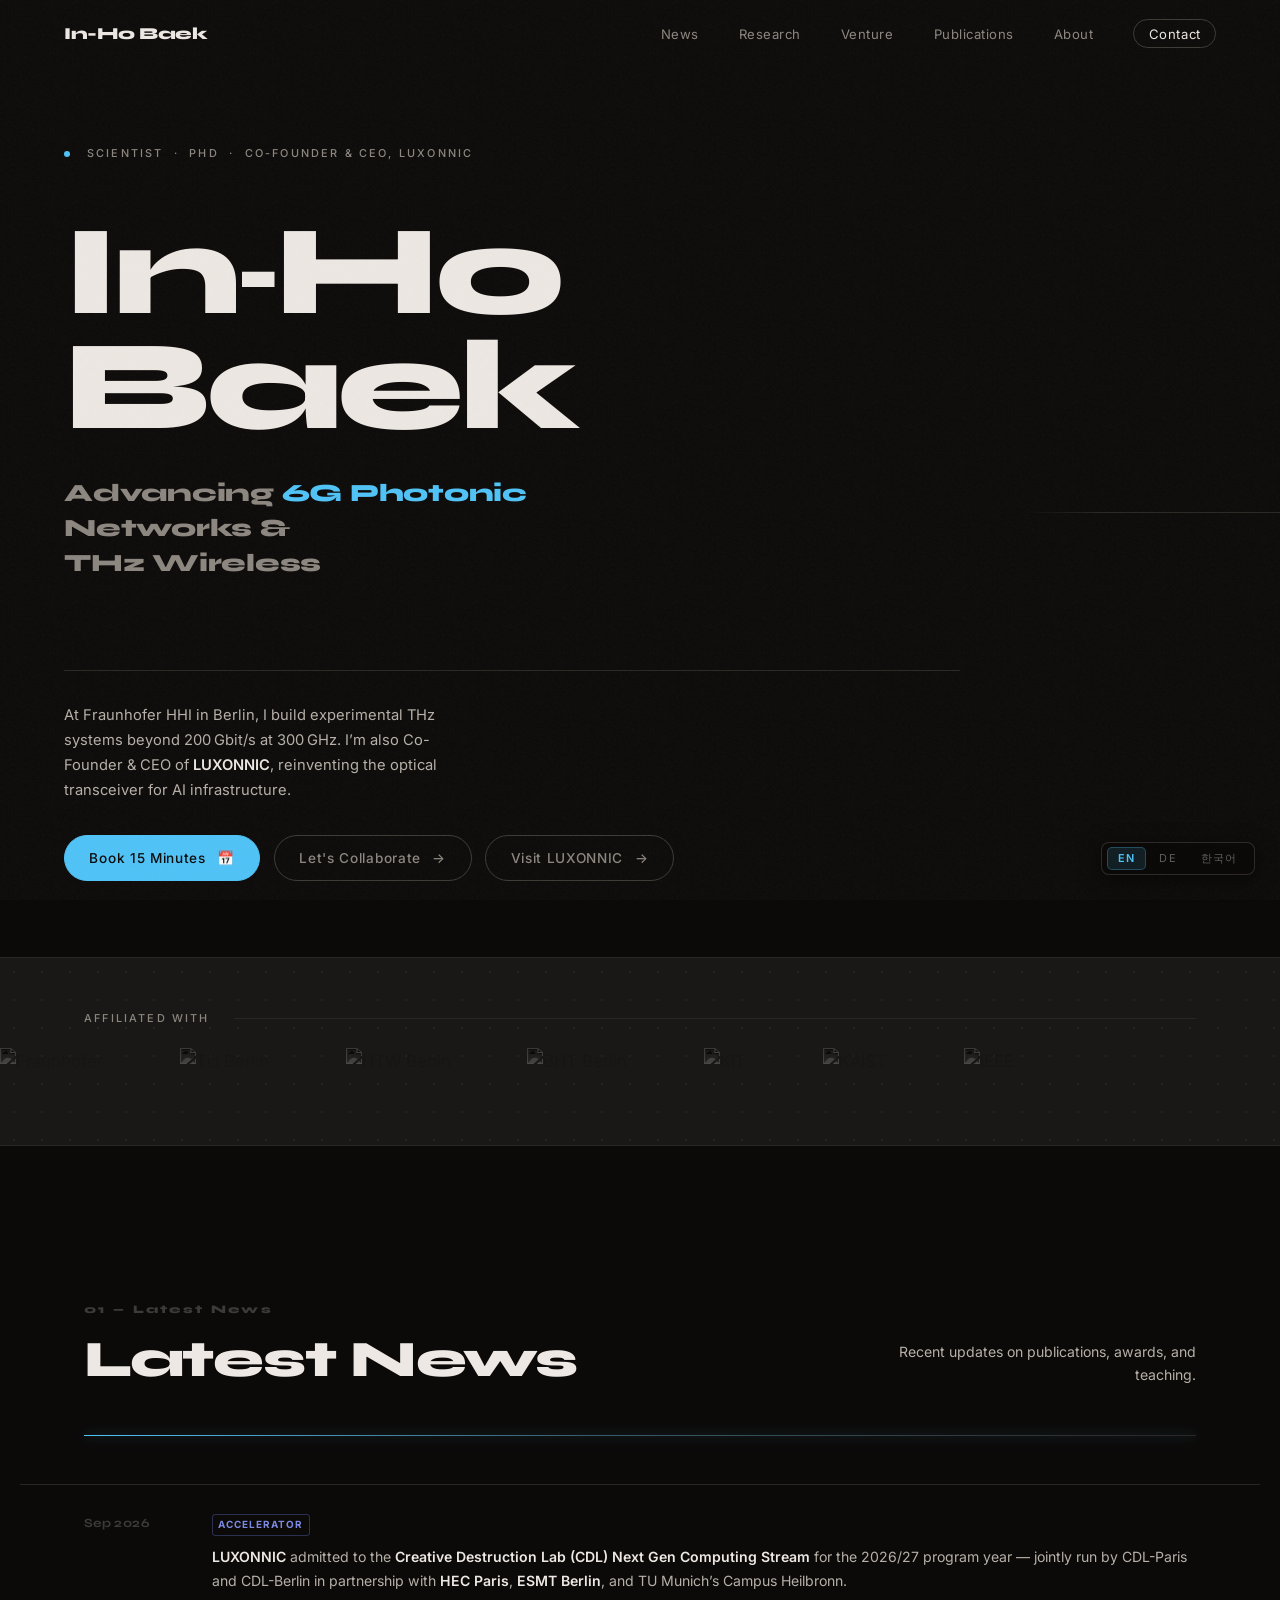
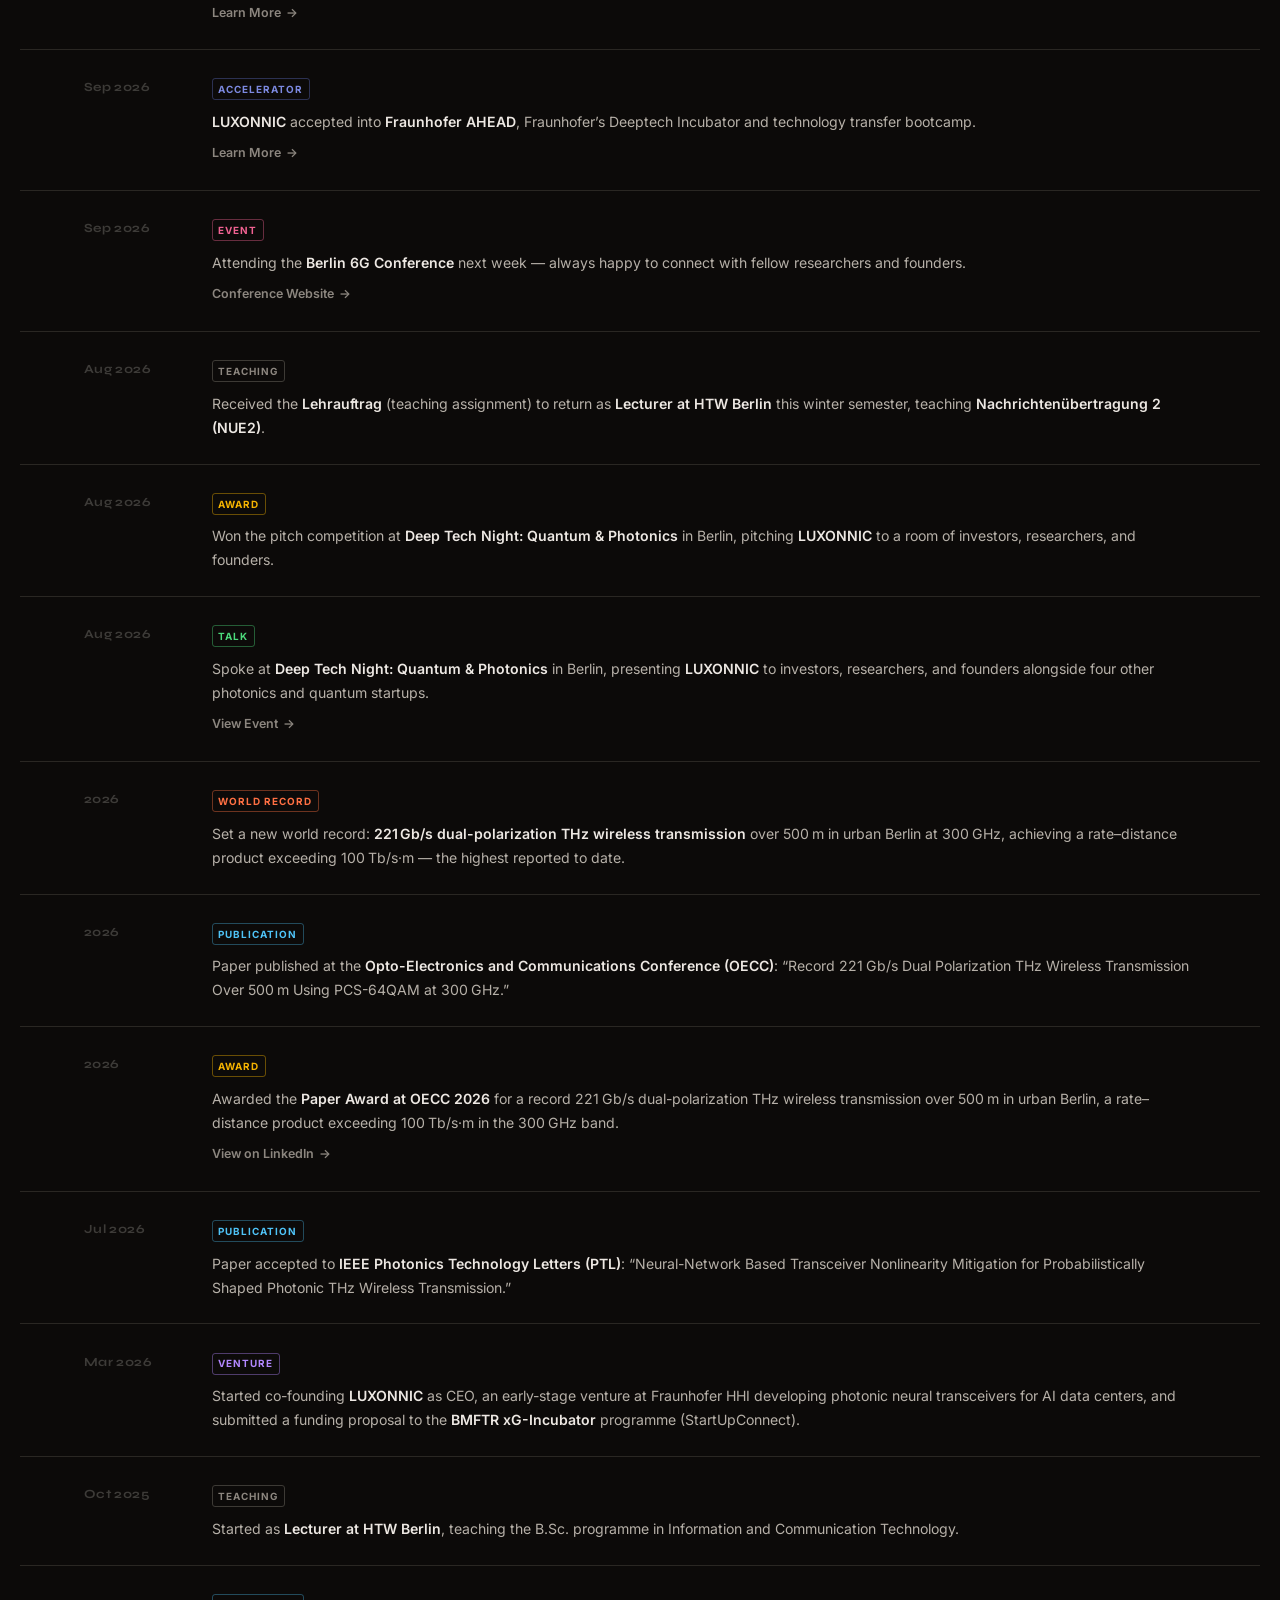
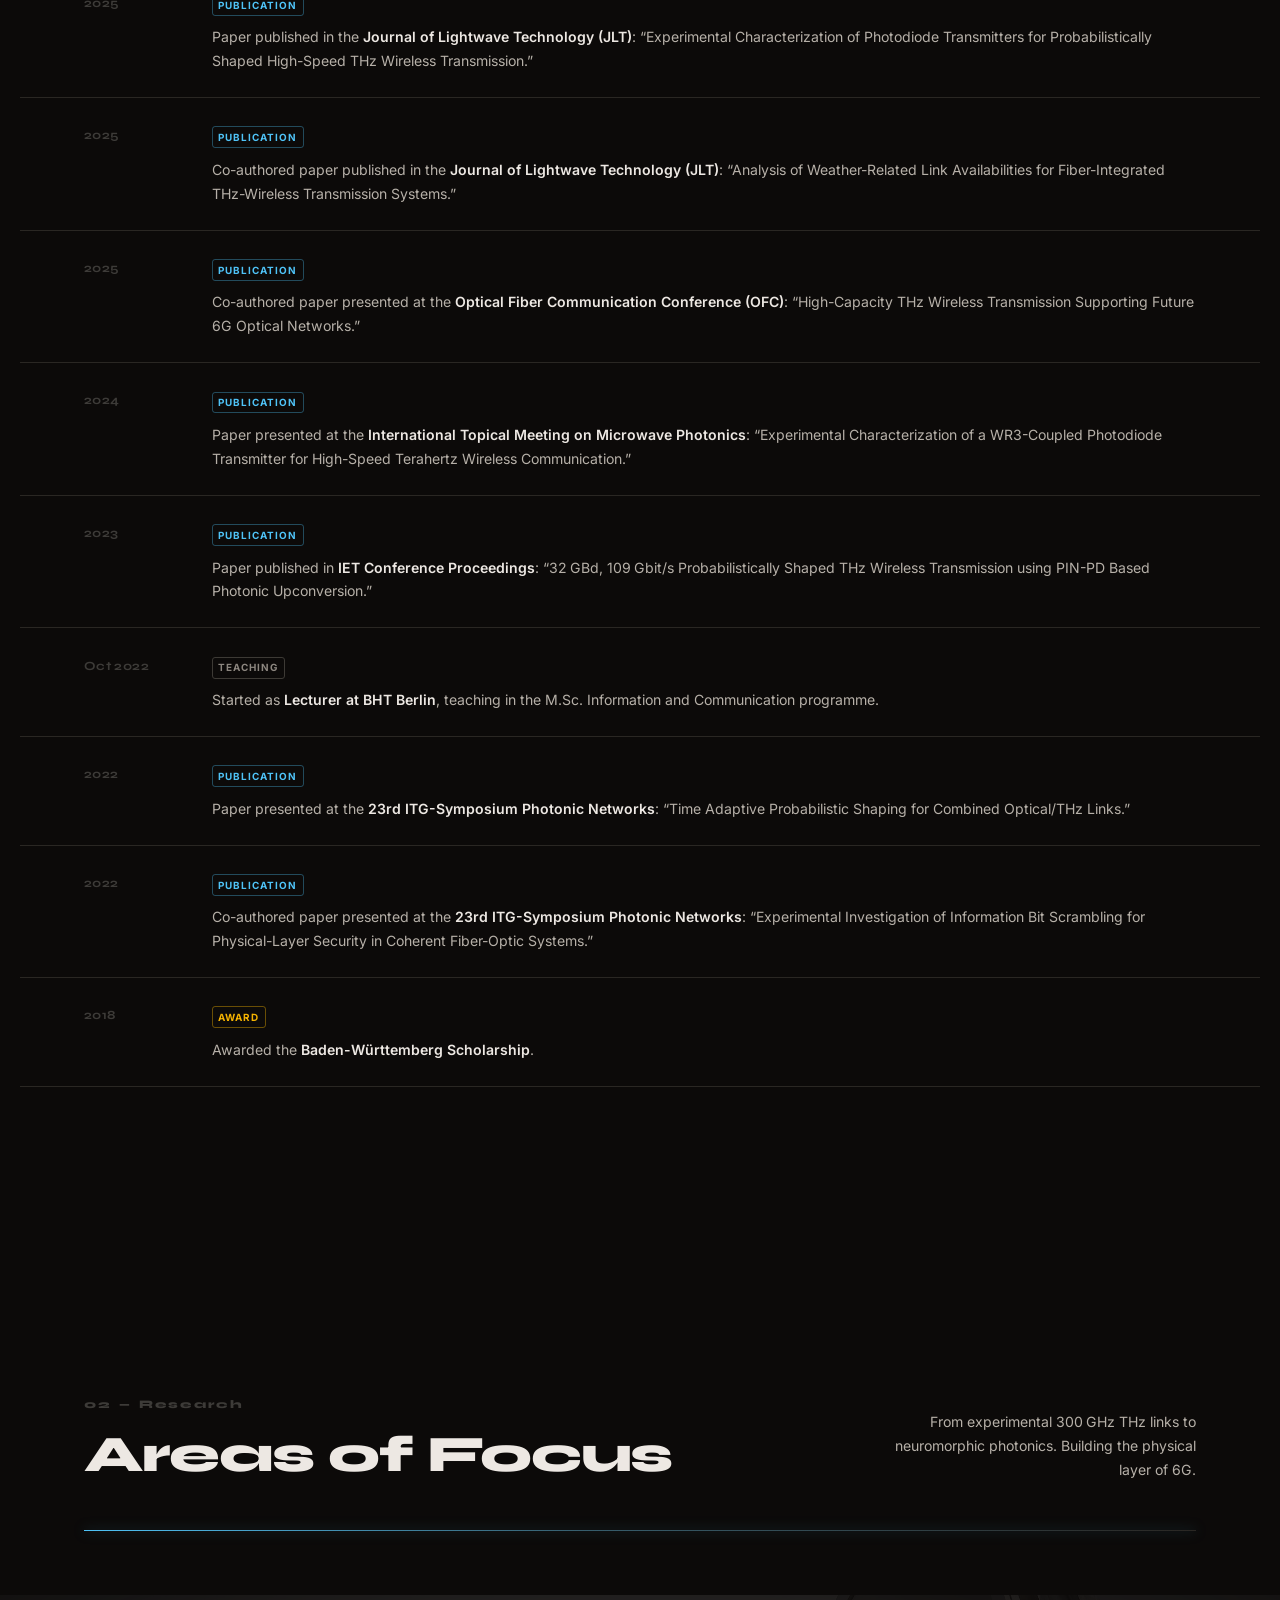
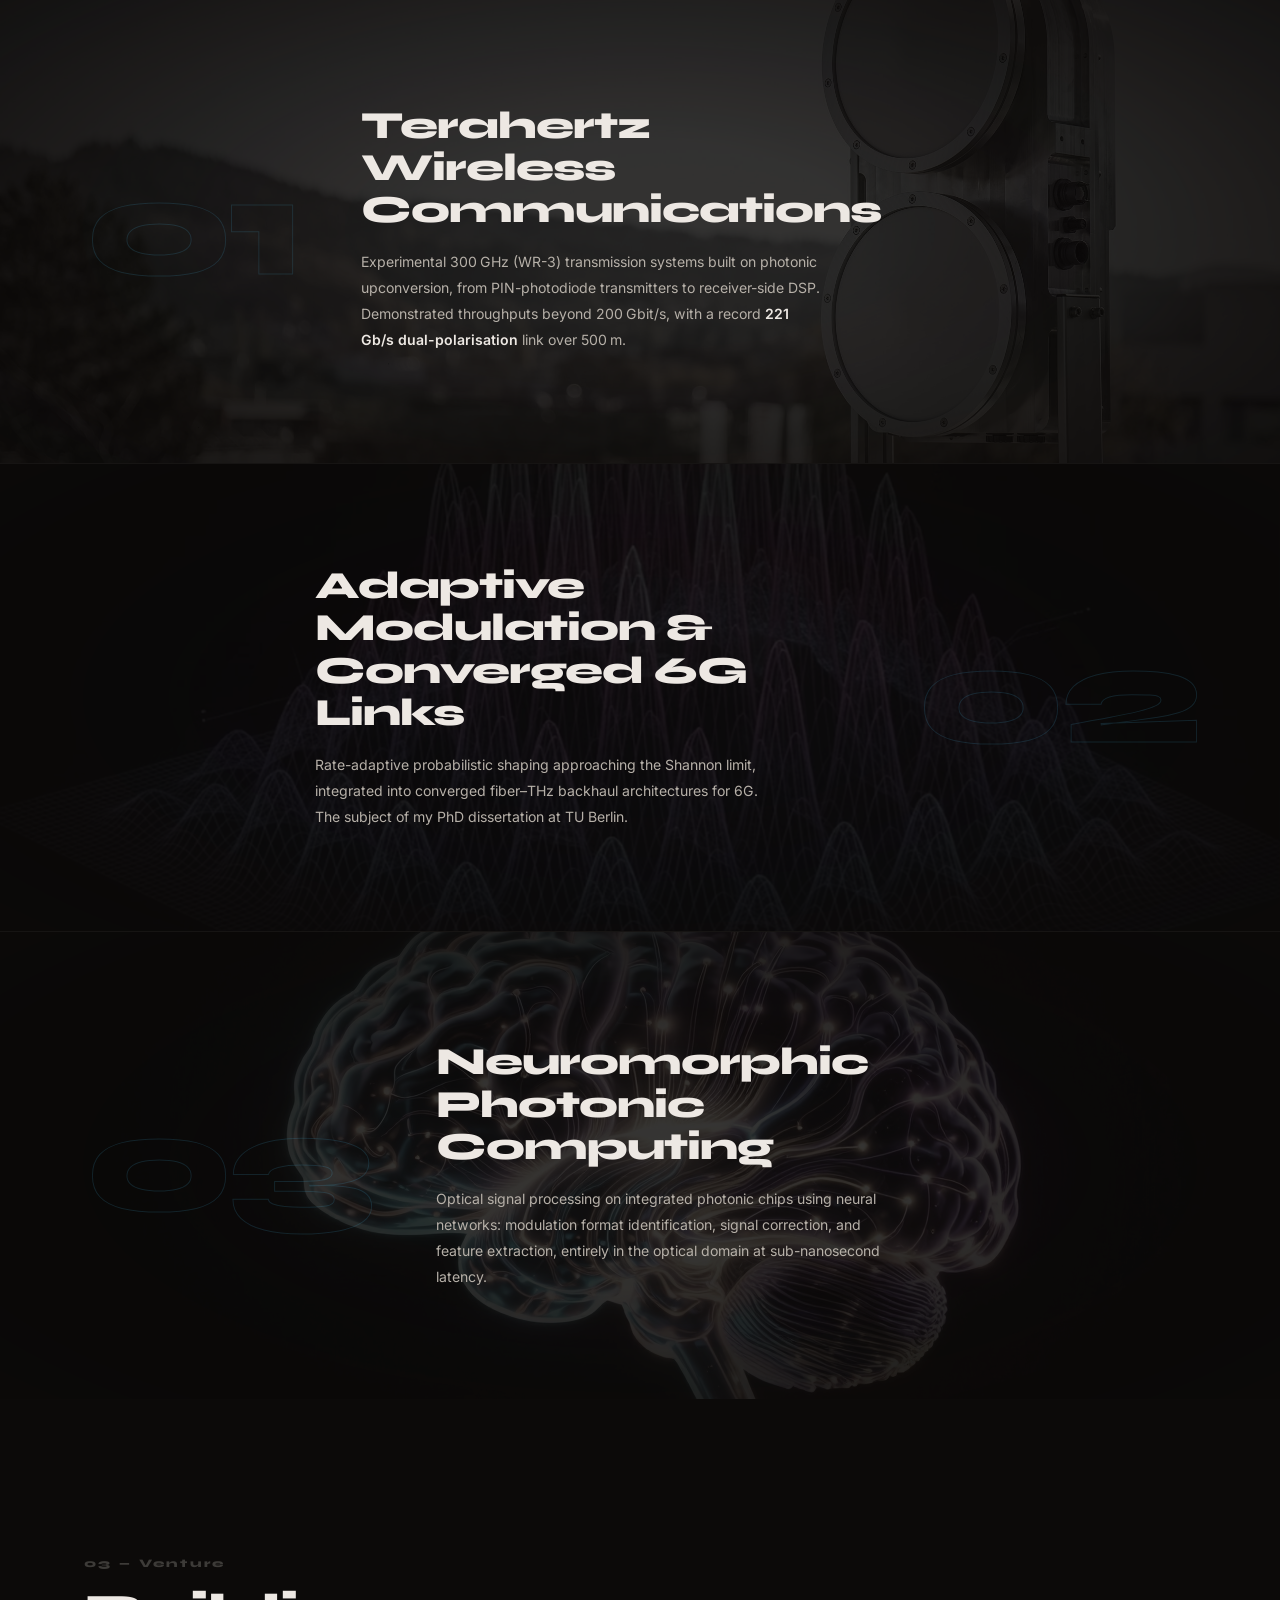
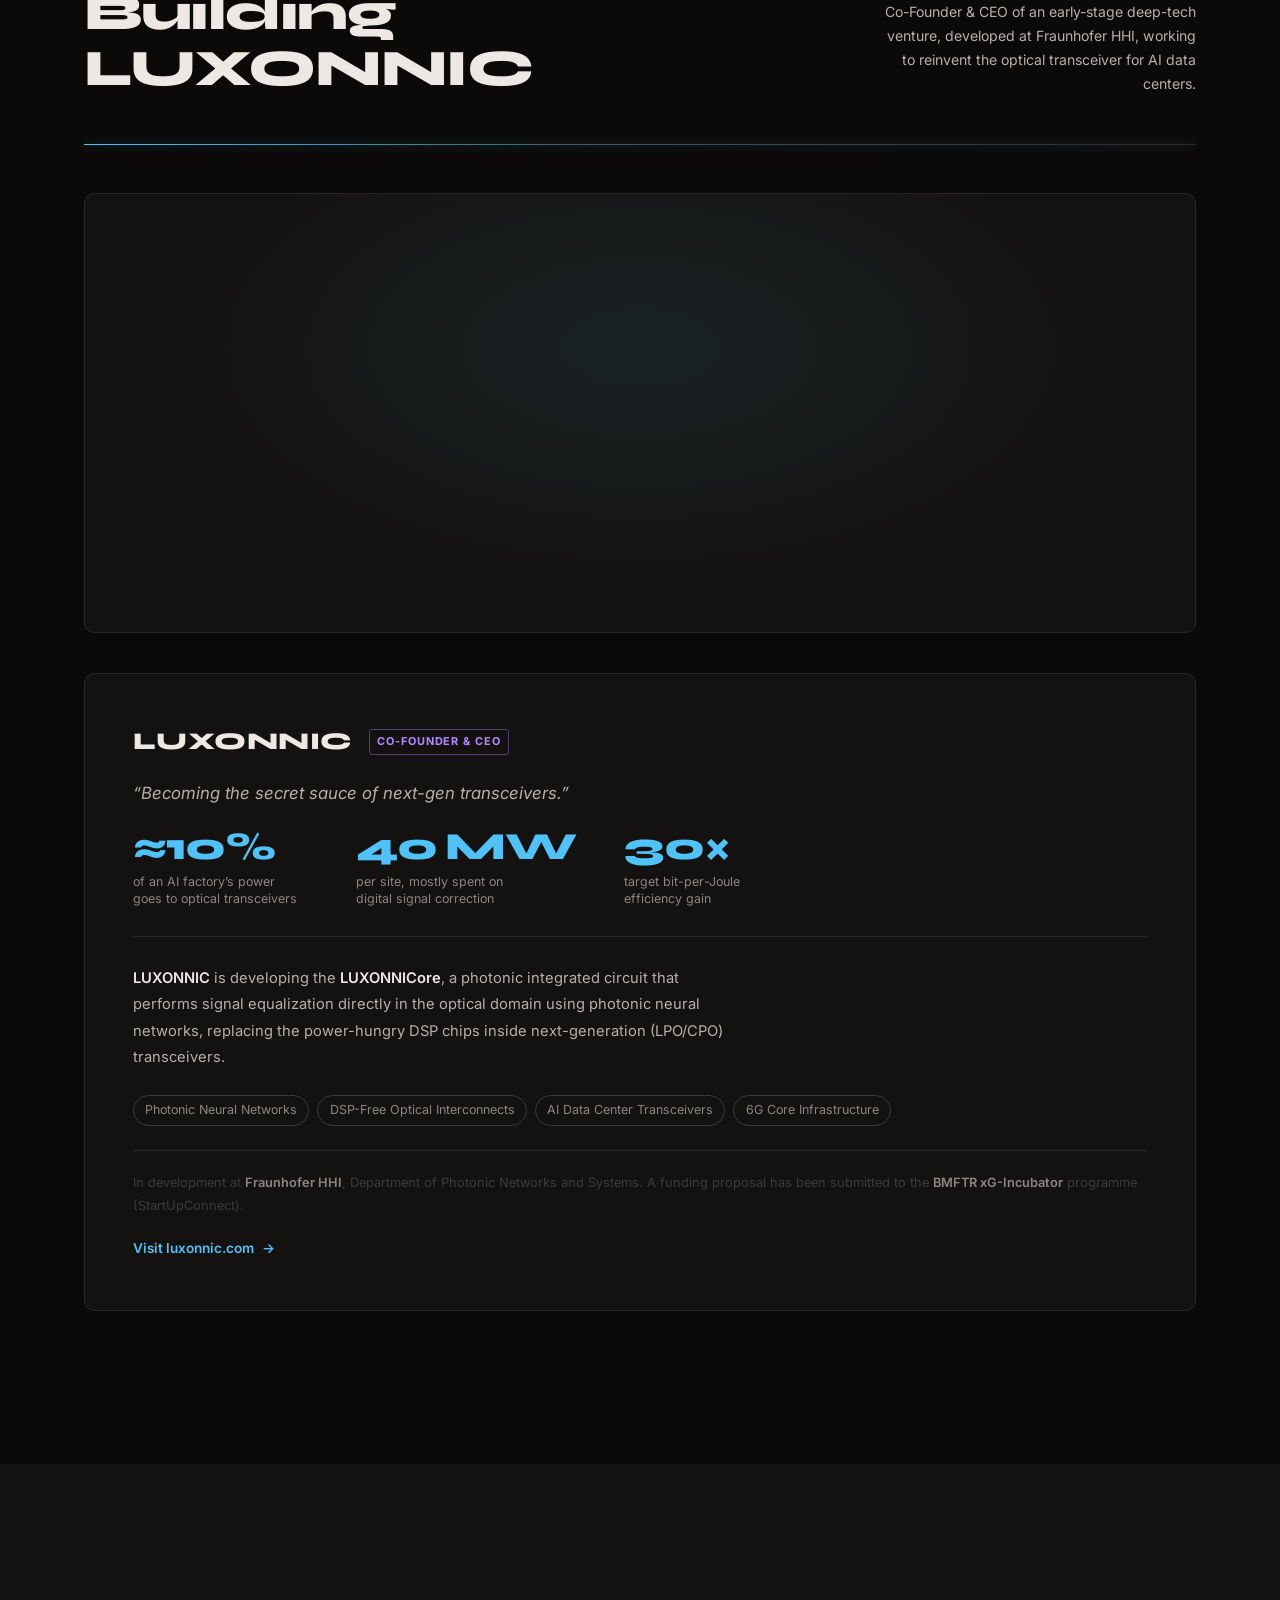
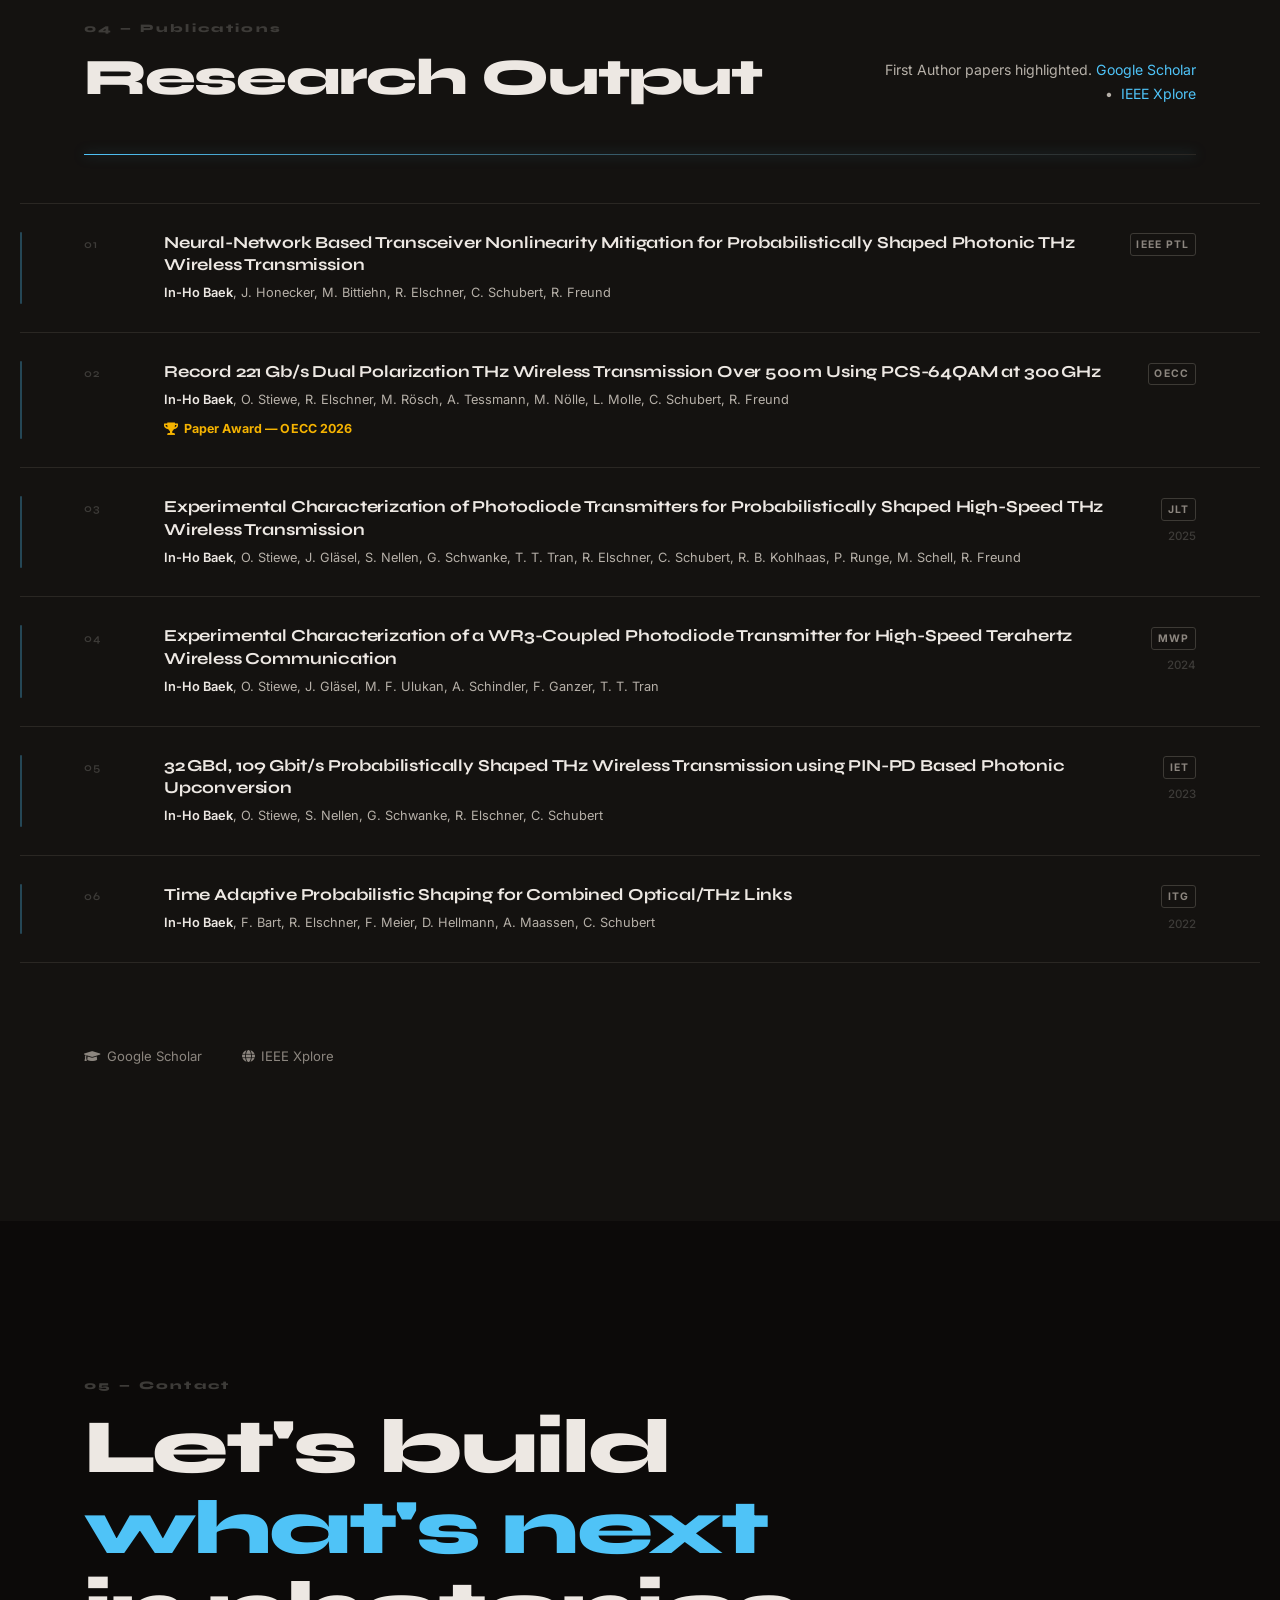
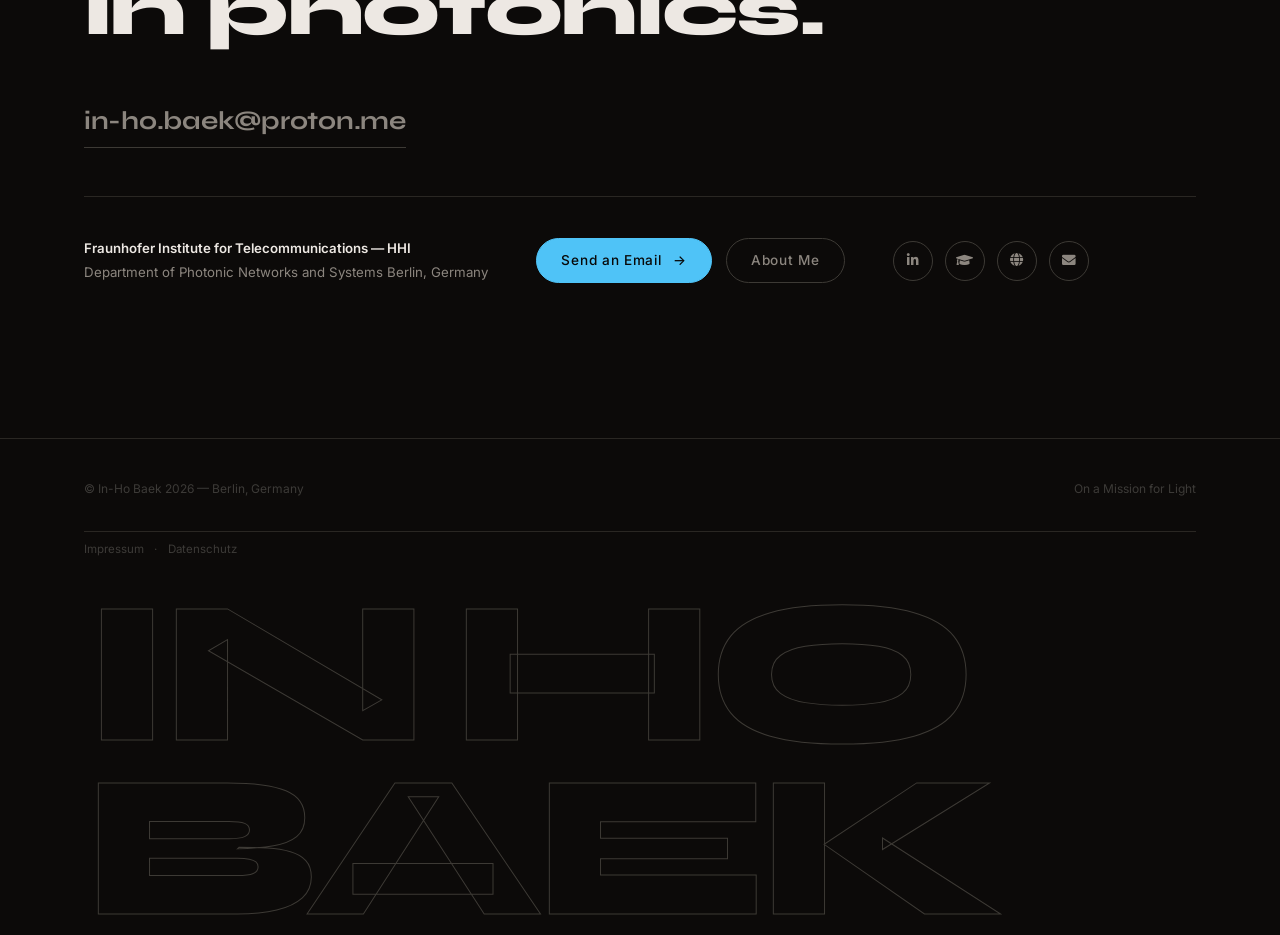
==== index.html @ 3fbb2f0f "Add 3D hero wave surface and 3D tilt cards to the homepage - hero3d.js: three.js point-grid wave sur" ====
<!DOCTYPE html>
<html lang="en">
<head>
  <meta charset="utf-8" />
  <meta name="viewport" content="width=device-width, initial-scale=1" />
  <title>In-Ho Baek — On a Mission for Light</title>
  <meta name="description" content="Scientist at Fraunhofer HHI, PhD (Dr.-Ing.) at TU Berlin, and Co-Founder & CEO of LUXONNIC — advancing 6G photonic networks, THz wireless beyond 200 Gbit/s, and photonic neural transceivers for AI infrastructure." />
  <link rel="icon" href="data:image/svg+xml,<svg xmlns=%22http://www.w3.org/2000/svg%22 viewBox=%220 0 100 100%22><text y=%22.9em%22 font-size=%2290%22>💡</text></svg>" />
  <link rel="stylesheet" href="assets/css/style.css" />
</head>
<body data-hero3d="on">

<div class="noise" aria-hidden="true"></div>

<!-- ── Navigation ──────────────────────────────────────────────────────── -->
<nav class="site-nav">
  <a href="index.html" class="nav-brand">In-Ho Baek</a>
  <ul class="nav-links">
    <li><a href="#news"         data-i18n="nav.news">News</a></li>
    <li><a href="#research"     data-i18n="nav.research">Research</a></li>
    <li><a href="#venture"      data-i18n="nav.venture">Venture</a></li>
    <li><a href="#publications" data-i18n="nav.publications">Publications</a></li>
    <li><a href="about.html"    data-i18n="nav.about">About</a></li>
    <li><a href="#contact" class="nav-cta" data-i18n="nav.contact">Contact</a></li>
  </ul>
  <button class="nav-hamburger" aria-label="Toggle menu">
    <span></span><span></span><span></span>
  </button>
</nav>

<div class="mobile-menu">
  <a href="#news"         data-i18n="nav.news">News</a>
  <a href="#research"     data-i18n="nav.research">Research</a>
  <a href="#venture"      data-i18n="nav.venture">Venture</a>
  <a href="#publications" data-i18n="nav.publications">Publications</a>
  <a href="about.html"    data-i18n="nav.about">About</a>
  <a href="#contact"      data-i18n="nav.contact">Contact</a>
</div>

<!-- ── Hero ───────────────────────────────────────────────────────────── -->
<section class="hero">
  <div class="hero-left" data-scroll data-scroll-speed="0.15">
    <div class="hero-eyebrow">
      <span class="hero-eyebrow-dot"></span>
      <span class="label" data-i18n-html="hero.eyebrow">Scientist &nbsp;·&nbsp; PhD &nbsp;·&nbsp; Co-Founder &amp; CEO, LUXONNIC</span>
    </div>

    <h1 class="hero-name">In&#8209;Ho Baek</h1>

    <p class="hero-headline display" data-i18n-html="hero.headline">
      Advancing <span class="accent-text">6G Photonic</span><br>
      Networks &amp;<br>
      THz Wireless
    </p>

    <div class="hero-meta">
      <p class="hero-desc" data-i18n-html="hero.desc">
        At Fraunhofer HHI in Berlin, I build experimental THz systems beyond
        200&thinsp;Gbit/s at&nbsp;300&thinsp;GHz. I&rsquo;m also Co-Founder &amp; CEO of
        <strong>LUXONNIC</strong>, reinventing the optical transceiver for AI infrastructure.
      </p>
      <div class="hero-actions">
        <a href="book.html" class="btn btn-primary">
          <span>Book 15 Minutes</span> &nbsp;&#128197;
        </a>
        <a href="#contact" class="btn btn-outline">
          <span data-i18n="hero.btn.collab">Let's Collaborate</span> &nbsp;&#8594;
        </a>
        <a href="https://www.luxonnic.com" target="_blank" rel="noopener" class="btn btn-outline">
          <span data-i18n="hero.btn.luxonnic">Visit LUXONNIC</span> &nbsp;&#8594;
        </a>
      </div>
    </div>
  </div>

  <div class="hero-right">
    <div class="hero-video-panel">
      <video autoplay loop muted playsinline>
        <source src="images/backvid.mp4" type="video/mp4" />
      </video>
    </div>
    <div class="hero-video-panel">
      <video autoplay loop muted playsinline>
        <source src="images/lectura.mp4" type="video/mp4" />
      </video>
    </div>
  </div>

</section>

<!-- ── Affiliations ────────────────────────────────────────────────────── -->
<div class="affils-section">
  <div class="affils-header-wrap container">
    <div class="affils-header">
      <span class="label" data-i18n="affils.label">Affiliated with</span>
      <div class="affils-line"></div>
    </div>
  </div>
  <div class="affils-marquee" aria-label="Affiliated institutions">
    <div class="affils-track">
      <a href="https://www.hhi.fraunhofer.de" target="_blank" rel="noopener" title="Fraunhofer HHI — Employer"><img src="https://upload.wikimedia.org/wikipedia/commons/7/79/Fraunhofer-logo.svg" alt="Fraunhofer" /></a>
      <a href="https://www.tu.berlin" target="_blank" rel="noopener" title="TU Berlin — PhD"><img src="https://upload.wikimedia.org/wikipedia/commons/3/30/TU-Berlin-Logo.svg" alt="TU Berlin" /></a>
      <a href="https://www.htw-berlin.de" target="_blank" rel="noopener" title="HTW Berlin — Lecturer"><img src="https://upload.wikimedia.org/wikipedia/commons/b/bc/HTW_Berlin_logo.svg" alt="HTW Berlin" /></a>
      <a href="https://www.bht-berlin.de" target="_blank" rel="noopener" title="BHT Berlin — Lecturer"><img src="https://upload.wikimedia.org/wikipedia/commons/e/ed/Logo_Berliner_Hochschule_f%C3%BCr_Technik_%282021%29.svg" alt="BHT Berlin" /></a>
      <a href="https://www.kit.edu" target="_blank" rel="noopener" title="KIT — M.Sc. &amp; B.Sc."><img src="https://upload.wikimedia.org/wikipedia/commons/3/3a/Logo_KIT.svg" alt="KIT" /></a>
      <a href="https://www.kaist.ac.kr" target="_blank" rel="noopener" title="KAIST — Exchange"><img src="https://upload.wikimedia.org/wikipedia/commons/0/0a/KAIST_logo.svg" alt="KAIST" /></a>
      <a href="https://www.ieee.org" target="_blank" rel="noopener" title="IEEE Member"><img src="https://upload.wikimedia.org/wikipedia/commons/2/21/IEEE_logo.svg" alt="IEEE" /></a>
      <!-- duplicate for seamless loop -->
      <a href="https://www.hhi.fraunhofer.de" target="_blank" rel="noopener" aria-hidden="true" tabindex="-1"><img src="https://upload.wikimedia.org/wikipedia/commons/7/79/Fraunhofer-logo.svg" alt="" /></a>
      <a href="https://www.tu.berlin" target="_blank" rel="noopener" aria-hidden="true" tabindex="-1"><img src="https://upload.wikimedia.org/wikipedia/commons/3/30/TU-Berlin-Logo.svg" alt="" /></a>
      <a href="https://www.htw-berlin.de" target="_blank" rel="noopener" aria-hidden="true" tabindex="-1"><img src="https://upload.wikimedia.org/wikipedia/commons/b/bc/HTW_Berlin_logo.svg" alt="" /></a>
      <a href="https://www.bht-berlin.de" target="_blank" rel="noopener" aria-hidden="true" tabindex="-1"><img src="https://upload.wikimedia.org/wikipedia/commons/e/ed/Logo_Berliner_Hochschule_f%C3%BCr_Technik_%282021%29.svg" alt="" /></a>
      <a href="https://www.kit.edu" target="_blank" rel="noopener" aria-hidden="true" tabindex="-1"><img src="https://upload.wikimedia.org/wikipedia/commons/3/3a/Logo_KIT.svg" alt="" /></a>
      <a href="https://www.kaist.ac.kr" target="_blank" rel="noopener" aria-hidden="true" tabindex="-1"><img src="https://upload.wikimedia.org/wikipedia/commons/0/0a/KAIST_logo.svg" alt="" /></a>
      <a href="https://www.ieee.org" target="_blank" rel="noopener" aria-hidden="true" tabindex="-1"><img src="https://upload.wikimedia.org/wikipedia/commons/2/21/IEEE_logo.svg" alt="" /></a>
    </div>
  </div>
</div>

<!-- ── Latest News ─────────────────────────────────────────────────────── -->
<section class="section news-section" id="news">
  <div class="container">
    <div class="section-head fade-up">
      <div>
        <p class="section-num" data-i18n-html="sec.00.label">01 &mdash; Latest News</p>
        <h2 class="section-title display" data-scroll data-scroll-speed="0.06" data-i18n="sec.00.title">Latest News</h2>
      </div>
      <p class="section-head-right" data-i18n-html="sec.00.desc">
        Recent updates on publications, awards, and teaching.
      </p>
    </div>

    <div class="news-list">

      <div class="news-row fade-up">
        <span class="news-date" data-i18n="news.cdl.date">Sep 2026</span>
        <div class="news-row-body">
          <span class="news-tag news-tag--accelerator" data-i18n="news.tag.accelerator">Accelerator</span>
          <p data-i18n-html="news.cdl.text">Admitted to the <strong>Creative Destruction Lab (CDL) Next Gen Computing Stream</strong> for the 2026/27 program year &mdash; jointly run by CDL-Paris and CDL-Berlin in partnership with <strong>HEC Paris</strong>, <strong>ESMT Berlin</strong>, and TU Munich&rsquo;s Campus Heilbronn.</p>
          <a class="news-link" href="https://www.creativedestructionlab.com" target="_blank" rel="noopener">
            <span data-i18n="news.cdl.link">Learn More</span> &rarr;
          </a>
        </div>
      </div>

      <div class="news-row fade-up delay-1">
        <span class="news-date" data-i18n="news.ahead.date">Sep 2026</span>
        <div class="news-row-body">
          <span class="news-tag news-tag--accelerator" data-i18n="news.tag.accelerator">Accelerator</span>
          <p data-i18n-html="news.ahead.text"><strong>LUXONNIC</strong> accepted into <strong>Fraunhofer AHEAD</strong>, Fraunhofer&rsquo;s Deeptech Incubator and technology transfer bootcamp.</p>
          <a class="news-link" href="https://www.ahead.fraunhofer.de/en.html" target="_blank" rel="noopener">
            <span data-i18n="news.ahead.link">Learn More</span> &rarr;
          </a>
        </div>
      </div>

      <div class="news-row fade-up delay-2">
        <span class="news-date" data-i18n="news.6gconf.date">Sep 2026</span>
        <div class="news-row-body">
          <span class="news-tag news-tag--event" data-i18n="news.tag.event">Event</span>
          <p data-i18n-html="news.6gconf.text">Attending the <strong>Berlin 6G Conference</strong> next week &mdash; always happy to connect with fellow researchers and founders.</p>
          <a class="news-link" href="https://www.berlin-6g-conference.de/" target="_blank" rel="noopener">
            <span data-i18n="news.6gconf.link">Conference Website</span> &rarr;
          </a>
        </div>
      </div>

      <div class="news-row fade-up delay-3">
        <span class="news-date" data-i18n="news.5.date">Aug 2026</span>
        <div class="news-row-body">
          <span class="news-tag news-tag--teaching" data-i18n="news.tag.teaching">Teaching</span>
          <p data-i18n-html="news.5.text">Received the <strong>Lehrauftrag</strong> (teaching assignment) to return as <strong>Lecturer at HTW Berlin</strong> this winter semester, teaching <strong>Nachrichten&uuml;bertragung 2 (NUE2)</strong>.</p>
        </div>
      </div>

      <div class="news-row fade-up delay-4">
        <span class="news-date" data-i18n="news.pitchwin.date">Aug 2026</span>
        <div class="news-row-body">
          <span class="news-tag news-tag--award" data-i18n="news.tag.award">Award</span>
          <p data-i18n-html="news.pitchwin.text">Won the pitch competition at <strong>Deep Tech Night: Quantum &amp; Photonics</strong> in Berlin, pitching <strong>LUXONNIC</strong> to a room of investors, researchers, and founders.</p>
        </div>
      </div>

      <div class="news-row fade-up delay-5">
        <span class="news-date" data-i18n="news.0.date">Aug 2026</span>
        <div class="news-row-body">
          <span class="news-tag news-tag--talk" data-i18n="news.tag.talk">Talk</span>
          <p data-i18n-html="news.0.text">Speaking at <strong>Deep Tech Night: Quantum &amp; Photonics</strong> in Berlin, presenting <strong>LUXONNIC</strong> to investors, researchers, and founders alongside four other photonics and quantum startups.</p>
          <a class="news-link" href="https://luma.com/iwroh3uo" target="_blank" rel="noopener">
            <span data-i18n="news.0.link">View Event</span> &rarr;
          </a>
        </div>
      </div>

      <div class="news-row fade-up">
        <span class="news-date" data-i18n="news.6.date">2026</span>
        <div class="news-row-body">
          <span class="news-tag news-tag--record" data-i18n="news.tag.record">World Record</span>
          <p data-i18n-html="news.6.text">Set a new world record: <strong>221&thinsp;Gb/s dual-polarization THz wireless transmission</strong> over 500&thinsp;m in urban Berlin at 300&thinsp;GHz, achieving a rate&ndash;distance product exceeding 100&thinsp;Tb/s&middot;m &mdash; the highest reported to date.</p>
        </div>
      </div>

      <div class="news-row fade-up delay-1">
        <span class="news-date" data-i18n="news.pub26oecc.date">2026</span>
        <div class="news-row-body">
          <span class="news-tag news-tag--pub" data-i18n="news.tag.publication">Publication</span>
          <p data-i18n-html="news.pub26oecc.text">Paper published at the <strong>Opto-Electronics and Communications Conference (OECC)</strong>: &ldquo;Record 221&thinsp;Gb/s Dual Polarization THz Wireless Transmission Over 500&thinsp;m Using PCS-64QAM at 300&thinsp;GHz.&rdquo;</p>
        </div>
      </div>

      <div class="news-row fade-up delay-2">
        <span class="news-date" data-i18n="news.2.date">2026</span>
        <div class="news-row-body">
          <span class="news-tag news-tag--award" data-i18n="news.tag.award">Award</span>
          <p data-i18n-html="news.2.text">Awarded the <strong>Paper Award at OECC 2026</strong> for a record 221&thinsp;Gb/s dual-polarization THz wireless transmission over 500&thinsp;m in urban Berlin, a rate&ndash;distance product exceeding 100&thinsp;Tb/s&middot;m in the 300&thinsp;GHz band.</p>
          <a class="news-link" href="https://www.linkedin.com/posts/fraunhofer-hhi_6g-terahertz-wirelesscommunications-activity-7479426845818511360-ZLcQ" target="_blank" rel="noopener">
            <span data-i18n="news.2.link">View on LinkedIn</span> &rarr;
          </a>
        </div>
      </div>

      <div class="news-row fade-up delay-3">
        <span class="news-date" data-i18n="news.1.date">Jul 2026</span>
        <div class="news-row-body">
          <span class="news-tag news-tag--pub" data-i18n="news.tag.publication">Publication</span>
          <p data-i18n-html="news.1.text">Paper accepted to <strong>IEEE Photonics Technology Letters (PTL)</strong>: &ldquo;Neural-Network Based Transceiver Nonlinearity Mitigation for Probabilistically Shaped Photonic THz Wireless Transmission.&rdquo;</p>
        </div>
      </div>

      <div class="news-row fade-up delay-4">
        <span class="news-date" data-i18n="news.venture.date">Mar 2026</span>
        <div class="news-row-body">
          <span class="news-tag news-tag--venture" data-i18n="news.tag.venture">Venture</span>
          <p data-i18n-html="news.venture.text">Started co-founding <strong>LUXONNIC</strong> as CEO, an early-stage venture at Fraunhofer HHI developing photonic neural transceivers for AI data centers, and submitted a funding proposal to the <strong>BMFTR xG-Incubator</strong> programme (StartUpConnect).</p>
        </div>
      </div>

      <div class="news-row fade-up delay-5">
        <span class="news-date" data-i18n="news.3.date">Oct 2025</span>
        <div class="news-row-body">
          <span class="news-tag news-tag--teaching" data-i18n="news.tag.teaching">Teaching</span>
          <p data-i18n-html="news.3.text">Started as <strong>Lecturer at HTW Berlin</strong>, teaching the B.Sc. programme in Information and Communication Technology.</p>
        </div>
      </div>

      <div class="news-row fade-up">
        <span class="news-date" data-i18n="news.pub25a.date">2025</span>
        <div class="news-row-body">
          <span class="news-tag news-tag--pub" data-i18n="news.tag.publication">Publication</span>
          <p data-i18n-html="news.pub25a.text">Paper published in the <strong>Journal of Lightwave Technology (JLT)</strong>: &ldquo;Experimental Characterization of Photodiode Transmitters for Probabilistically Shaped High-Speed THz Wireless Transmission.&rdquo;</p>
        </div>
      </div>

      <div class="news-row fade-up delay-1">
        <span class="news-date" data-i18n="news.pub25b.date">2025</span>
        <div class="news-row-body">
          <span class="news-tag news-tag--pub" data-i18n="news.tag.publication">Publication</span>
          <p data-i18n-html="news.pub25b.text">Co-authored paper published in the <strong>Journal of Lightwave Technology (JLT)</strong>: &ldquo;Analysis of Weather-Related Link Availabilities for Fiber-Integrated THz-Wireless Transmission Systems.&rdquo;</p>
        </div>
      </div>

      <div class="news-row fade-up delay-2">
        <span class="news-date" data-i18n="news.pub25c.date">2025</span>
        <div class="news-row-body">
          <span class="news-tag news-tag--pub" data-i18n="news.tag.publication">Publication</span>
          <p data-i18n-html="news.pub25c.text">Co-authored paper presented at the <strong>Optical Fiber Communication Conference (OFC)</strong>: &ldquo;High-Capacity THz Wireless Transmission Supporting Future 6G Optical Networks.&rdquo;</p>
        </div>
      </div>

      <div class="news-row fade-up delay-3">
        <span class="news-date" data-i18n="news.pub24.date">2024</span>
        <div class="news-row-body">
          <span class="news-tag news-tag--pub" data-i18n="news.tag.publication">Publication</span>
          <p data-i18n-html="news.pub24.text">Paper presented at the <strong>International Topical Meeting on Microwave Photonics</strong>: &ldquo;Experimental Characterization of a WR3-Coupled Photodiode Transmitter for High-Speed Terahertz Wireless Communication.&rdquo;</p>
        </div>
      </div>

      <div class="news-row fade-up delay-4">
        <span class="news-date" data-i18n="news.pub23.date">2023</span>
        <div class="news-row-body">
          <span class="news-tag news-tag--pub" data-i18n="news.tag.publication">Publication</span>
          <p data-i18n-html="news.pub23.text">Paper published in <strong>IET Conference Proceedings</strong>: &ldquo;32&thinsp;GBd, 109&thinsp;Gbit/s Probabilistically Shaped THz Wireless Transmission using PIN-PD Based Photonic Upconversion.&rdquo;</p>
        </div>
      </div>

      <div class="news-row fade-up delay-5">
        <span class="news-date" data-i18n="news.7.date">Oct 2022</span>
        <div class="news-row-body">
          <span class="news-tag news-tag--teaching" data-i18n="news.tag.teaching">Teaching</span>
          <p data-i18n-html="news.7.text">Started as <strong>Lecturer at BHT Berlin</strong>, teaching in the M.Sc. Information and Communication programme.</p>
        </div>
      </div>

      <div class="news-row fade-up">
        <span class="news-date" data-i18n="news.pub22a.date">2022</span>
        <div class="news-row-body">
          <span class="news-tag news-tag--pub" data-i18n="news.tag.publication">Publication</span>
          <p data-i18n-html="news.pub22a.text">Paper presented at the <strong>23rd ITG-Symposium Photonic Networks</strong>: &ldquo;Time Adaptive Probabilistic Shaping for Combined Optical/THz Links.&rdquo;</p>
        </div>
      </div>

      <div class="news-row fade-up delay-1">
        <span class="news-date" data-i18n="news.pub22b.date">2022</span>
        <div class="news-row-body">
          <span class="news-tag news-tag--pub" data-i18n="news.tag.publication">Publication</span>
          <p data-i18n-html="news.pub22b.text">Co-authored paper presented at the <strong>23rd ITG-Symposium Photonic Networks</strong>: &ldquo;Experimental Investigation of Information Bit Scrambling for Physical-Layer Security in Coherent Fiber-Optic Systems.&rdquo;</p>
        </div>
      </div>

      <div class="news-row fade-up delay-2">
        <span class="news-date" data-i18n="news.awardbw.date">2018</span>
        <div class="news-row-body">
          <span class="news-tag news-tag--award" data-i18n="news.tag.award">Award</span>
          <p data-i18n-html="news.awardbw.text">Awarded the <strong>Baden-W&uuml;rttemberg Scholarship</strong>.</p>
        </div>
      </div>

    </div>
  </div>
</section>

<!-- ── Research ────────────────────────────────────────────────────────── -->
<section class="section research-immersive" id="research">
  <canvas id="researchCanvas" aria-hidden="true"></canvas>

  <div class="container">
    <div class="section-head fade-up">
      <div>
        <p class="section-num" data-i18n-html="sec.01.label">02 &mdash; Research</p>
        <h2 class="section-title display" data-scroll data-scroll-speed="0.06" data-i18n="sec.01.title">Areas of Focus</h2>
      </div>
      <p class="section-head-right" data-i18n-html="sec.01.desc">
        From experimental 300&thinsp;GHz THz links to neuromorphic photonics.
        Building the physical layer of 6G.
      </p>
    </div>
  </div>

  <div class="research-panels">

    <div class="rp" data-rp="0">
      <div class="rp-visual">
        <img class="rp-img" src="images/THz_PN.jpg" alt="" aria-hidden="true" />
      </div>
      <div class="rp-body container">
        <span class="rp-num" aria-hidden="true">01</span>
        <div class="rp-content">
          <h3 data-i18n-html="research.1.title">Terahertz Wireless<br />Communications</h3>
          <p data-i18n-html="research.1.text">Experimental 300&thinsp;GHz (WR-3) transmission systems built on photonic upconversion, from PIN-photodiode transmitters to receiver-side DSP. Demonstrated throughputs beyond 200&thinsp;Gbit/s, with a record <strong>221&thinsp;Gb/s dual-polarisation</strong> link over 500&thinsp;m.</p>
        </div>
      </div>
    </div>

    <div class="rp rp--flip" data-rp="1">
      <div class="rp-visual">
        <img class="rp-img" src="images/pcsdark.png" alt="" aria-hidden="true" style="object-position: center 65%;" />
      </div>
      <div class="rp-body container">
        <span class="rp-num" aria-hidden="true">02</span>
        <div class="rp-content">
          <h3 data-i18n-html="research.2.title">Adaptive Modulation &amp;<br />Converged 6G Links</h3>
          <p data-i18n-html="research.2.text">Rate-adaptive probabilistic shaping approaching the Shannon limit, integrated into converged fiber&ndash;THz backhaul architectures for 6G. The subject of my PhD dissertation at TU Berlin.</p>
        </div>
      </div>
    </div>

    <div class="rp" data-rp="2">
      <div class="rp-visual">
        <img class="rp-img" src="images/neuromorphic.png" alt="" aria-hidden="true" />
      </div>
      <div class="rp-body container">
        <span class="rp-num" aria-hidden="true">03</span>
        <div class="rp-content">
          <h3 data-i18n-html="research.3.title">Neuromorphic<br />Photonic Computing</h3>
          <p data-i18n-html="research.3.text">Optical signal processing on integrated photonic chips using neural networks: modulation format identification, signal correction, and feature extraction, entirely in the optical domain at sub-nanosecond latency.</p>
        </div>
      </div>
    </div>

  </div>
</section>

<!-- ── Venture ─────────────────────────────────────────────────────────── -->
<section class="section venture-section" id="venture">
  <div class="container">
    <div class="section-head fade-up">
      <div>
        <p class="section-num" data-i18n-html="sec.venture.label">03 &mdash; Venture</p>
        <h2 class="section-title display" data-scroll data-scroll-speed="0.06" data-i18n="sec.venture.title">Building LUXONNIC</h2>
      </div>
      <p class="section-head-right" data-i18n-html="sec.venture.desc">
        Co-Founder &amp; CEO of an early-stage deep-tech venture, developed at Fraunhofer HHI, working to reinvent the optical transceiver for AI data centers.
      </p>
    </div>

    <div class="chip-stage fade-up" id="chipStage">
      <canvas id="chipCanvas" aria-hidden="true"></canvas>
    </div>

    <div class="venture-card fade-up delay-1">
      <div class="venture-card-header">
        <a href="https://www.luxonnic.com" target="_blank" rel="noopener" class="venture-wordmark">LUXONNIC</a>
        <span class="venture-role-badge" data-i18n="venture.role">Co-Founder & CEO</span>
      </div>
      <p class="venture-tagline" data-i18n-html="venture.tagline">&ldquo;Becoming the secret sauce of next-gen transceivers.&rdquo;</p>
      <div class="venture-stats">
        <div class="venture-stat">
          <div class="venture-stat-num">&approx;10%</div>
          <div class="venture-stat-label" data-i18n="venture.stat1.label">of an AI factory’s power goes to optical transceivers</div>
        </div>
        <div class="venture-stat">
          <div class="venture-stat-num">40&thinsp;MW</div>
          <div class="venture-stat-label" data-i18n="venture.stat2.label">per site, mostly spent on digital signal correction</div>
        </div>
        <div class="venture-stat">
          <div class="venture-stat-num">30&times;</div>
          <div class="venture-stat-label" data-i18n="venture.stat3.label">target bit-per-Joule efficiency gain</div>
        </div>
      </div>
      <p class="venture-desc" data-i18n-html="venture.desc">
        <strong>LUXONNIC</strong> is developing the <strong>LUXONNICore</strong>, a photonic integrated circuit that performs signal equalization directly in the optical domain using photonic neural networks, replacing the power-hungry DSP chips inside next-generation (LPO/CPO) transceivers.
      </p>
      <div class="pill-row venture-pills">
        <span class="pill">Photonic Neural Networks</span>
        <span class="pill">DSP-Free Optical Interconnects</span>
        <span class="pill">AI Data Center Transceivers</span>
        <span class="pill">6G Core Infrastructure</span>
      </div>
      <p class="venture-meta" data-i18n-html="venture.meta">
        In development at <strong>Fraunhofer HHI</strong>, Department of Photonic Networks and Systems. A funding proposal has been submitted to the <strong>BMFTR xG-Incubator</strong> programme (StartUpConnect).
      </p>
      <a href="https://www.luxonnic.com" target="_blank" rel="noopener" class="venture-link">
        <span data-i18n="venture.visit">Visit luxonnic.com</span> &nbsp;&#8594;
      </a>
    </div>
  </div>
</section>

<!-- ── Publications ────────────────────────────────────────────────────── -->
<section class="section pub-section" id="publications">
  <div class="container">
    <div class="section-head fade-up">
      <div>
        <p class="section-num" data-i18n-html="sec.02.label">04 &mdash; Publications</p>
        <h2 class="section-title display" data-scroll data-scroll-speed="0.06" data-i18n="sec.02.title">Research Output</h2>
      </div>
      <p class="section-head-right">
        <span data-i18n="pub.first.label">First-author</span> papers highlighted.
        <a href="https://scholar.google.ch/citations?user=-MAAoUIAAAAJ&hl=en" target="_blank" rel="noopener" style="color:var(--accent);">Google Scholar</a>
        &nbsp;&bull;&nbsp;
        <a href="https://ieeexplore.ieee.org/author/695481177653011" target="_blank" rel="noopener" style="color:var(--accent);">IEEE Xplore</a>
      </p>
    </div>

    <div class="pub-list">

      <div class="pub-row fade-up">
        <div class="pub-first-author-marker"></div>
        <span class="pub-row-num">01</span>
        <div class="pub-row-body">
          <h3>Neural-Network Based Transceiver Nonlinearity Mitigation for Probabilistically Shaped Photonic THz Wireless Transmission</h3>
          <p><strong>In-Ho Baek</strong>, J. Honecker, M. Bittiehn, R. Elschner, C. Schubert, R. Freund</p>
        </div>
        <div class="pub-row-meta">
          <span class="pub-venue-tag">IEEE PTL</span>
        </div>
      </div>

      <div class="pub-row fade-up delay-1">
        <div class="pub-first-author-marker"></div>
        <span class="pub-row-num">02</span>
        <div class="pub-row-body">
          <h3>Record 221&thinsp;Gb/s Dual Polarization THz Wireless Transmission Over 500&thinsp;m Using PCS-64QAM at 300&thinsp;GHz</h3>
          <p><strong>In-Ho Baek</strong>, O. Stiewe, R. Elschner, M. R&ouml;sch, A. Tessmann, M. N&ouml;lle, L. Molle, C. Schubert, R. Freund</p>
          <p class="pub-award"><i class="fas fa-trophy"></i> <span data-i18n="pub.award">Paper Award -- OECC 2026</span></p>
        </div>
        <div class="pub-row-meta">
          <span class="pub-venue-tag">OECC</span>
        </div>
      </div>

      <div class="pub-row fade-up delay-2">
        <div class="pub-first-author-marker"></div>
        <span class="pub-row-num">03</span>
        <div class="pub-row-body">
          <h3>Experimental Characterization of Photodiode Transmitters for Probabilistically Shaped High-Speed THz Wireless Transmission</h3>
          <p><strong>In-Ho Baek</strong>, O. Stiewe, J. Gl&auml;sel, S. Nellen, G. Schwanke, T. T. Tran, R. Elschner, C. Schubert, R. B. Kohlhaas, P. Runge, M. Schell, R. Freund</p>
        </div>
        <div class="pub-row-meta">
          <span class="pub-venue-tag">JLT</span>
          <span class="pub-year-tag">2025</span>
        </div>
      </div>

      <div class="pub-row fade-up delay-3">
        <div class="pub-first-author-marker"></div>
        <span class="pub-row-num">04</span>
        <div class="pub-row-body">
          <h3>Experimental Characterization of a WR3-Coupled Photodiode Transmitter for High-Speed Terahertz Wireless Communication</h3>
          <p><strong>In-Ho Baek</strong>, O. Stiewe, J. Gl&auml;sel, M. F. Ulukan, A. Schindler, F. Ganzer, T. T. Tran</p>
        </div>
        <div class="pub-row-meta">
          <span class="pub-venue-tag">MWP</span>
          <span class="pub-year-tag">2024</span>
        </div>
      </div>

      <div class="pub-row fade-up delay-4">
        <div class="pub-first-author-marker"></div>
        <span class="pub-row-num">05</span>
        <div class="pub-row-body">
          <h3>32&thinsp;GBd, 109&thinsp;Gbit/s Probabilistically Shaped THz Wireless Transmission using PIN-PD Based Photonic Upconversion</h3>
          <p><strong>In-Ho Baek</strong>, O. Stiewe, S. Nellen, G. Schwanke, R. Elschner, C. Schubert</p>
        </div>
        <div class="pub-row-meta">
          <span class="pub-venue-tag">IET</span>
          <span class="pub-year-tag">2023</span>
        </div>
      </div>

      <div class="pub-row fade-up delay-5">
        <div class="pub-first-author-marker"></div>
        <span class="pub-row-num">06</span>
        <div class="pub-row-body">
          <h3>Time Adaptive Probabilistic Shaping for Combined Optical/THz Links</h3>
          <p><strong>In-Ho Baek</strong>, F. Bart, R. Elschner, F. Meier, D. Hellmann, A. Maassen, C. Schubert</p>
        </div>
        <div class="pub-row-meta">
          <span class="pub-venue-tag">ITG</span>
          <span class="pub-year-tag">2022</span>
        </div>
      </div>

      <div class="pub-collapsible" id="pubCollapsible" hidden>

        <div class="pub-row">
          <span class="pub-row-num" style="color:var(--text-3);">07</span>
          <div class="pub-row-body">
            <h3>Analysis of Weather-Related Link Availabilities for Fiber-Integrated THz-Wireless Transmission Systems</h3>
            <p>R. Elschner, F. Bart, F. Meier, O. Stiewe, <strong>IH Baek</strong> et al.</p>
          </div>
          <div class="pub-row-meta">
            <span class="pub-venue-tag">JLT</span>
            <span class="pub-year-tag">2025</span>
          </div>
        </div>

        <div class="pub-row">
          <span class="pub-row-num" style="color:var(--text-3);">08</span>
          <div class="pub-row-body">
            <h3>High-Capacity THz Wireless Transmission Supporting Future 6G Optical Networks</h3>
            <p>C. Schubert, R. Elschner, O. Stiewe, <strong>IH Baek</strong> et al.</p>
          </div>
          <div class="pub-row-meta">
            <span class="pub-venue-tag">OFC</span>
            <span class="pub-year-tag">2025</span>
          </div>
        </div>

        <div class="pub-row">
          <span class="pub-row-num" style="color:var(--text-3);">09</span>
          <div class="pub-row-body">
            <h3>Experimental Investigation of Information Bit Scrambling for Physical-Layer Security in Coherent Fiber-Optic Systems</h3>
            <p>C. Schmidt-Langhorst, J. Pfeiffer, R. Elschner, R. Emmerich, F. Chowanek, <strong>IH Baek</strong>, R. F. H. Fischer, C. Schubert</p>
          </div>
          <div class="pub-row-meta">
            <span class="pub-venue-tag">ITG</span>
            <span class="pub-year-tag">2022</span>
          </div>
        </div>

      </div>

    </div>

    <button type="button" class="pub-toggle fade-up" data-toggle-target="pubCollapsible">
      <span data-i18n="pub.toggle.show" data-show>Show 3 more publications</span>
      <span data-i18n="pub.toggle.hide" data-hide hidden>Show fewer</span> &nbsp;&#8595;
    </button>

    <div class="pub-footer fade-up">
      <a href="https://scholar.google.ch/citations?user=-MAAoUIAAAAJ&hl=en" target="_blank" rel="noopener">
        <i class="fas fa-graduation-cap"></i> Google Scholar
      </a>
      <a href="https://ieeexplore.ieee.org/author/695481177653011" target="_blank" rel="noopener">
        <i class="fas fa-globe"></i> IEEE Xplore
      </a>
    </div>
  </div>
</section>

<!-- ── Contact ─────────────────────────────────────────────────────────── -->
<section class="section contact-section" id="contact">
  <div class="container">
    <div class="fade-up">
      <p class="section-num" data-i18n-html="sec.04.label">05 &mdash; Contact</p>
      <h2 class="contact-statement display" data-i18n-html="contact.statement">
        Let's build<br>
        <span class="accent-text">what's next</span><br>
        in photonics.
      </h2>
      <a class="contact-email-link" href="mailto:in-ho.baek@proton.me">
        in-ho.baek@proton.me
      </a>
    </div>
    <div class="contact-row fade-up delay-1">
      <div class="contact-info">
        <strong>Fraunhofer Institute for Telecommunications — HHI</strong>
        <span data-i18n="contact.dept">Department of Photonic Networks and Systems</span>
        <span data-i18n="contact.city">Berlin, Germany</span>
      </div>
      <div class="hero-actions">
        <a href="mailto:in-ho.baek@proton.me" class="btn btn-primary">
          <span data-i18n="contact.btn.email">Send an Email</span> &nbsp;&#8594;
        </a>
        <a href="about.html" class="btn btn-outline">
          <span data-i18n="contact.btn.about">About Me</span>
        </a>
      </div>
      <div class="social-icons">
        <a href="https://www.linkedin.com/in/in-ho-baek/" target="_blank" rel="noopener" class="social-icon" title="LinkedIn"><i class="fab fa-linkedin-in"></i></a>
        <a href="https://scholar.google.ch/citations?user=-MAAoUIAAAAJ&hl=en" target="_blank" rel="noopener" class="social-icon" title="Google Scholar"><i class="fas fa-graduation-cap"></i></a>
        <a href="https://ieeexplore.ieee.org/author/695481177653011" target="_blank" rel="noopener" class="social-icon" title="IEEE Xplore"><i class="fas fa-globe"></i></a>
        <a href="mailto:in-ho.baek@proton.me" class="social-icon" title="Email"><i class="fas fa-envelope"></i></a>
      </div>
    </div>
  </div>
</section>

<!-- ── Footer ──────────────────────────────────────────────────────────── -->
<footer class="site-footer">
  <div class="container">
    <div class="footer-top">
      <span class="footer-copy">&copy; In-Ho Baek 2026 &mdash; Berlin, Germany</span>
      <span class="footer-copy" data-i18n-html="footer.tagline">On a Mission for Light</span>
    </div>
    <nav class="footer-legal" aria-label="Legal">
      <a href="impressum.html" class="footer-legal-link">Impressum</a>
      <span class="footer-legal-sep" aria-hidden="true">&middot;</span>
      <a href="datenschutz.html" class="footer-legal-link">Datenschutz</a>
    </nav>
    <a href="#" class="footer-wordmark" aria-hidden="true">IN&thinsp;HO&thinsp;BAEK</a>
  </div>
</footer>

<script src="assets/js/app.js"></script>
<script src="https://cdn.jsdelivr.net/npm/locomotive-scroll@5.0.1/bundled/locomotive-scroll.min.js"></script>
<script src="assets/js/smooth-scroll.js"></script>
<script src="assets/js/i18n.js"></script>
<script src="https://cdnjs.cloudflare.com/ajax/libs/gsap/3.12.5/gsap.min.js"></script>
<script src="https://cdnjs.cloudflare.com/ajax/libs/gsap/3.12.5/ScrollTrigger.min.js"></script>
<script src="https://cdn.jsdelivr.net/npm/three@0.160/build/three.min.js"></script>
<script src="assets/js/research.js"></script>
<script src="assets/js/chip3d.js"></script>
<script src="assets/js/hero3d.js"></script>
<script src="assets/js/tilt3d.js"></script>
<script src="https://cdn.jsdelivr.net/npm/animejs@3.2.2/lib/anime.min.js"></script>
<script src="assets/js/motion.js"></script>
</body>
</html>
---- assets/css/style.css ----
@import url("https://fonts.googleapis.com/css2?family=Syne:wght@700;800&family=Inter:wght@300;400;500;600&display=swap");
@import url(fontawesome-all.min.css);
@import url("https://cdn.jsdelivr.net/npm/locomotive-scroll@5.0.1/bundled/locomotive-scroll.css");

/* ── Tokens ─────────────────────────────────────────────────────────────── */
:root {
  --bg:        #0C0A09;
  --surface:   #141210;
  --surface-2: #1D1B18;
  --border:    #2A2723;
  --border-2:  #3D3A35;
  --accent:    #4FC3F7;
  --accent-dim: rgba(79,195,247,0.10);
  --text-1:    #EDE8E3;
  --text-body: #B6B0A8;
  --text-2:    #8C867F;
  --text-3:    #3D3B38;
  --gold:      #C8A96E;
  --nav-h:     68px;
  --max-w:     1240px;
  --pad-x:     clamp(1.5rem, 5vw, 4rem);
  --section-py: clamp(6rem, 12vw, 10rem);
  --radius:    10px;
  --ease:      cubic-bezier(0.76,0,0.24,1);
}

/* ── Reset ──────────────────────────────────────────────────────────────── */
*,*::before,*::after { box-sizing:border-box; margin:0; padding:0; }
html { scroll-behavior:smooth; overflow-x:clip; }
body {
  background: var(--bg);
  color: var(--text-1);
  font-family: 'Inter', system-ui, sans-serif;
  font-size: 1rem;
  overflow-x: clip;
  line-height: 1.65;
  -webkit-font-smoothing: antialiased;
  overflow-x: hidden;
}
img,video { display:block; max-width:100%; }
a { color:inherit; text-decoration:none; }
ul,ol { list-style:none; }

/* ── Readability baseline ────────────────────────────────────────────────── */
body { font-size: 1.05rem; }
p { font-size: 0.92rem; color: var(--text-body); line-height: 1.8; }
strong { color: var(--text-1); font-weight: 600; }
em { font-style: italic; }

html[lang="de"] body {
  -webkit-hyphens: auto;
  hyphens: auto;
}

html[lang="de"] :where(
  .hero-headline,
  .hero-desc,
  .about-hero-text p,
  .section-title,
  .section-head-right,
  .rp-content h3,
  .rp-content p,
  .pub-row-body h3,
  .pub-row-body p,
  .tl-body h4,
  .tl-body p,
  .tl-body li,
  .contact-statement,
  .contact-info,
  .sidebar-link,
  .mobile-menu a,
  .btn,
  .pill,
  .label,
  .section-num,
  .sidebar-card-label
) {
  overflow-wrap: anywhere;
  word-break: normal;
}

/* ── Noise overlay ───────────────────────────────────────────────────────── */
.noise {
  position: fixed;
  inset: 0;
  z-index: 9998;
  pointer-events: none;
  opacity: 0.048;
  background-image: url("data:image/svg+xml,%3Csvg viewBox='0 0 512 512' xmlns='http://www.w3.org/2000/svg'%3E%3Cfilter id='n'%3E%3CfeTurbulence type='fractalNoise' baseFrequency='0.75' numOctaves='4' stitchTiles='stitch'/%3E%3C/filter%3E%3Crect width='100%25' height='100%25' filter='url(%23n)'/%3E%3C/svg%3E");
  background-size: 200px;
}

/* ── Typography ──────────────────────────────────────────────────────────── */
.display {
  font-family: 'Syne', sans-serif;
  font-weight: 800;
  line-height: 1.08;
  letter-spacing: -0.025em;
  color: var(--text-1);
}
.label {
  font-size: 0.68rem;
  font-weight: 500;
  letter-spacing: 0.2em;
  text-transform: uppercase;
  color: var(--text-2);
}
/* Outline text only for decorative/large non-critical text (footer wordmark) */
.outline-deco {
  -webkit-text-stroke: 1px var(--border-2);
  color: transparent;
}
.accent-text { color: var(--accent); }

/* ── Scroll fade-in ──────────────────────────────────────────────────────── */
.fade-up {
  opacity: 0;
  transform: translateY(32px);
  transition: opacity 0.7s var(--ease), transform 0.7s var(--ease);
}
.fade-up.visible { opacity:1; transform:translateY(0); }
.delay-1 { transition-delay:0.08s; }
.delay-2 { transition-delay:0.16s; }
.delay-3 { transition-delay:0.24s; }
.delay-4 { transition-delay:0.32s; }
.delay-5 { transition-delay:0.40s; }
.delay-6 { transition-delay:0.48s; }
.delay-7 { transition-delay:0.56s; }
.delay-8 { transition-delay:0.64s; }

/* ── Layout ──────────────────────────────────────────────────────────────── */
.container {
  width: 100%;
  max-width: var(--max-w);
  margin: 0 auto;
  padding: 0 var(--pad-x);
}
.section { padding: var(--section-py) 0; }
.rule {
  width: 100%;
  height: 1px;
  background: var(--border);
}

/* ── Navigation ──────────────────────────────────────────────────────────── */
.site-nav {
  position: fixed;
  top:0; left:0; right:0;
  z-index:100;
  height: var(--nav-h);
  display: flex;
  align-items: center;
  justify-content: space-between;
  padding: 0 var(--pad-x);
  transition: background 0.35s ease, border-color 0.35s ease;
  border-bottom: 1px solid transparent;
}
.site-nav.scrolled {
  background: rgba(12,10,9,0.88);
  backdrop-filter: blur(16px);
  -webkit-backdrop-filter: blur(16px);
  border-bottom-color: var(--border);
}
.nav-brand {
  font-family: 'Syne', sans-serif;
  font-weight: 800;
  font-size: 1.05rem;
  letter-spacing: -0.02em;
  color: var(--text-1);
  transition: color 0.2s;
}
.nav-brand:hover { color: var(--accent); }
.nav-links {
  display: flex;
  gap: 2.5rem;
  align-items: center;
}
.nav-links a {
  font-size: 0.82rem;
  font-weight: 400;
  color: var(--text-2);
  letter-spacing: 0.04em;
  transition: color 0.2s;
  position: relative;
}
.nav-links a::after {
  content:'';
  position:absolute;
  bottom:-2px; left:0; right:0;
  height:1px;
  background: var(--text-1);
  transform: scaleX(0);
  transform-origin: left;
  transition: transform 0.3s var(--ease);
}
.nav-links a:hover { color: var(--text-1); }
.nav-links a:hover::after { transform: scaleX(1); }
.nav-links .nav-cta {
  border: 1px solid var(--border-2);
  border-radius: 2rem;
  padding: 0.42em 1.1em;
  color: var(--text-1);
}
.nav-links .nav-cta::after { display:none; }
.nav-links .nav-cta:hover {
  border-color: var(--accent);
  color: var(--accent);
  background: var(--accent-dim);
}

/* hamburger */
.nav-hamburger {
  display:none;
  flex-direction:column;
  gap:5px;
  cursor:pointer;
  background:none;
  border:none;
  padding:4px;
}
.nav-hamburger span {
  display:block; width:22px; height:1.5px;
  background:var(--text-1);
  border-radius:2px;
  transition: all 0.25s ease;
}
.nav-hamburger.open span:nth-child(1){ transform:translateY(6.5px) rotate(45deg); }
.nav-hamburger.open span:nth-child(2){ opacity:0; }
.nav-hamburger.open span:nth-child(3){ transform:translateY(-6.5px) rotate(-45deg); }

.mobile-menu {
  display:none;
  position:fixed; inset:0; z-index:99;
  background:rgba(12,10,9,0.97);
  flex-direction:column;
  align-items:flex-start;
  justify-content:center;
  padding: var(--pad-x);
  gap:2rem;
}
.mobile-menu.open { display:flex; }
.mobile-menu a {
  font-family:'Syne',sans-serif;
  font-size:clamp(2rem,7vw,3.5rem);
  font-weight:800;
  letter-spacing:-0.03em;
  color:var(--text-1);
  opacity:0.3;
  transition: opacity 0.2s;
}
.mobile-menu a:hover { opacity:1; }

/* ── Buttons ─────────────────────────────────────────────────────────────── */
.btn {
  display: inline-flex;
  align-items: center;
  gap: 0.5em;
  padding: 0.78em 1.8em;
  font-size: 0.85rem;
  font-weight: 500;
  letter-spacing: 0.05em;
  border-radius: 3rem;
  border: 1px solid transparent;
  cursor: pointer;
  white-space: nowrap;
  position: relative;
  overflow: hidden;
  transition: color 0.4s var(--ease), border-color 0.3s ease;
}
.btn-primary {
  background: var(--accent);
  color: #080808;
  border-color: var(--accent);
}
.btn-primary::before {
  content:'';
  position:absolute;
  inset:0;
  background:#fff;
  transform:translateX(-105%);
  transition: transform 0.45s var(--ease);
}
.btn-primary:hover { color:#080808; }
.btn-primary:hover::before { transform:translateX(0); }
.btn-primary span { position:relative; z-index:1; }

.btn-outline {
  background:transparent;
  color:var(--text-2);
  border-color:var(--border-2);
}
.btn-outline::before {
  content:'';
  position:absolute;
  inset:0;
  background:var(--surface-2);
  transform:translateX(-105%);
  transition: transform 0.4s var(--ease);
}
.btn-outline:hover { color:var(--text-1); border-color:var(--border-2); }
.btn-outline:hover::before { transform:translateX(0); }
.btn-outline span { position:relative; z-index:1; }

/* ── Hero ────────────────────────────────────────────────────────────────── */
.hero {
  position:relative;
  min-height:100vh;
  display:grid;
  grid-template-columns: 1fr clamp(140px,20vw,280px);
  overflow:hidden;
  padding-top: var(--nav-h);
}
.hero-left {
  display:flex;
  flex-direction:column;
  justify-content:flex-end;
  padding: var(--pad-x);
  padding-top: clamp(3rem,6vw,5rem);
  padding-bottom: clamp(3rem,6vw,5rem);
  position:relative;
  z-index:2;
  min-width:0;
}
.hero-eyebrow {
  display:flex;
  align-items:center;
  gap:1em;
  margin-bottom: clamp(2rem,4vw,3.5rem);
}
.hero-eyebrow .label { min-width:0; overflow-wrap:anywhere; }
.hero-eyebrow-dot {
  width:6px; height:6px;
  border-radius:50%;
  background:var(--accent);
  flex-shrink:0;
}
.hero-name {
  font-family: 'Syne', sans-serif;
  font-weight: 800;
  font-size: clamp(4rem,10vw,9.5rem);
  line-height: 0.9;
  letter-spacing: -0.035em;
  color: var(--text-1);
  margin-bottom: clamp(1.25rem,2.5vw,2rem);
}
.hero-headline {
  font-size: clamp(1rem,2.2vw,1.55rem);
  margin-bottom: clamp(1.5rem,3vw,2.5rem);
  color: var(--text-2);
  line-height: 1.4;
  letter-spacing: -0.01em;
}
.hero-headline .accent-text { color: var(--accent); }
.hero-headline .line { display:block; }
.hero-meta {
  display:flex;
  align-items:flex-end;
  justify-content:space-between;
  gap:2rem;
  flex-wrap:wrap;
  margin-top: clamp(2.5rem,4vw,4rem);
  padding-top: clamp(1.5rem,2.5vw,2rem);
  border-top:1px solid var(--border);
  min-width:0;
}
.hero-desc {
  max-width: 380px;
  font-size: 0.92rem;
  color: var(--text-body);
  line-height:1.7;
}
.hero-actions { display:flex; gap:0.85rem; flex-wrap:wrap; min-width:0; }

/* Flanking video column */
.hero-right {
  display:flex;
  flex-direction:column;
  overflow:hidden;
  position:relative;
  min-width:0;
}
.hero-right::before {
  content:'';
  position:absolute;
  left:0; top:0; bottom:0;
  width:80px;
  background:linear-gradient(to right,var(--bg),transparent);
  z-index:2;
  pointer-events:none;
}
.hero-right::after {
  content:'';
  position:absolute;
  bottom:0; left:0; right:0;
  height:120px;
  background:linear-gradient(to top,var(--bg),transparent);
  z-index:2;
  pointer-events:none;
}
.hero-video-panel {
  flex:1;
  overflow:hidden;
  position:relative;
  min-width:0;
}
.hero-video-panel:first-child {
  border-bottom:1px solid var(--border);
}
.hero-video-panel video {
  width:100%; height:100%;
  object-fit:cover;
  opacity:0.55;
  filter:saturate(0.4) brightness(0.65);
}

/* Scroll indicator */
.hero-scroll-hint {
  position:absolute;
  bottom:2.5rem; left:var(--pad-x);
  display:flex; align-items:center; gap:0.75rem;
  z-index:3;
}
.scroll-line {
  width:40px; height:1px;
  background:var(--border-2);
  transform-origin:left;
  animation:scrollPulse 2s ease-in-out infinite;
}
@keyframes scrollPulse {
  0%,100%{transform:scaleX(1);opacity:0.4;}
  50%{transform:scaleX(0.5);opacity:1;}
}

/* ── Affiliations logos ───────────────────────────────────────────────────── */
.affils-section {
  padding: 0;
  border-top: 1px solid var(--border);
  border-bottom: 1px solid var(--border);
  /* Lighter warm surface so logos have contrast against the page bg */
  background: #1A1816;
  position: relative;
  overflow: hidden;
}

/* Subtle dot-grid texture for futuristic feel */
.affils-section::before {
  content: '';
  position: absolute;
  inset: 0;
  background-image: radial-gradient(circle, rgba(255,255,255,0.045) 1px, transparent 1px);
  background-size: 28px 28px;
  pointer-events: none;
  z-index: 0;
}

/* Moving light band — sweeps left→right on a loop */
.affils-section::after {
  content: '';
  position: absolute;
  top: 0;
  left: -65%;
  width: 55%;
  height: 100%;
  background: linear-gradient(
    90deg,
    transparent 0%,
    rgba(79,195,247,0.04) 25%,
    rgba(255,255,255,0.07) 50%,
    rgba(79,195,247,0.04) 75%,
    transparent 100%
  );
  animation: affil-band 7s ease-in-out infinite;
  pointer-events: none;
  z-index: 1;
}
@keyframes affil-band {
  0%   { left: -65%; }
  60%  { left: 115%; }
  100% { left: 115%; }
}

/* Ensure content sits above overlays */
.affils-header,
.affils-marquee { position: relative; z-index: 2; }

.affils-header {
  display:flex;
  align-items:center;
  gap:1.5rem;
  padding: clamp(2rem,4vw,3.5rem) 0 1.25rem;
}
.affils-line {
  flex:1;
  height:1px;
  background:var(--border);
}

/* Scrolling logo marquee */
.affils-marquee {
  overflow: hidden;
  padding-bottom: clamp(2rem,4vw,3.5rem);
}
.affils-track {
  display: flex;
  align-items: center;
  gap: clamp(3rem,6vw,6rem);
  width: max-content;
  animation: affils-scroll 32s linear infinite;
}
.affils-track:hover { animation-play-state: paused; }
.affils-track a {
  display: flex;
  align-items: center;
  flex-shrink: 0;
  /* grayscale → invert: any dark SVG becomes white regardless of original color */
  filter: grayscale(1) invert(1) brightness(0.88);
  opacity: 0.58;
  transition: opacity 0.3s ease, filter 0.35s ease, transform 0.3s ease;
}
.affils-track a:hover {
  opacity: 1;
  filter: grayscale(0.2) invert(1) brightness(1.05);
  transform: translateY(-2px);
}
.affils-track img { height: 46px; width: auto; }
@keyframes affils-scroll {
  from { transform: translateX(0); }
  to   { transform: translateX(-50%); }
}

/* ── Research ────────────────────────────────────────────────────────────── */
.section-head {
  display:grid;
  grid-template-columns:1fr auto;
  align-items:flex-end;
  gap:2rem;
  padding-bottom:3rem;
  border-bottom:1px solid var(--border);
  margin-bottom:3rem;
}
.section-num {
  font-family:'Syne',sans-serif;
  font-size:0.72rem;
  font-weight:800;
  letter-spacing:0.2em;
  color:var(--text-3);
  margin-bottom:0.75rem;
}
.section-title { font-size:clamp(2.2rem,4vw,3.5rem); }
.section-head-right {
  max-width:320px;
  font-size:0.88rem;
  color:var(--text-body);
  line-height:1.7;
  text-align:right;
}

/* ── Research — Immersive Panels ─────────────────────────────────────────── */
.research-immersive {
  position: relative;
  overflow: hidden;
  padding-bottom: 0;
}
#researchCanvas {
  position: absolute;
  inset: 0;
  width: 100%;
  height: 100%;
  pointer-events: none;
  z-index: 0;
  opacity: 0.65;
}
.research-panels {
  position: relative;
  z-index: 1;
  margin-top: clamp(2.5rem, 5vw, 4rem);
}

/* Individual panel */
.rp {
  position: relative;
  min-height: 52vh;
  display: flex;
  align-items: center;
  overflow: hidden;
  border-top: 1px solid rgba(255,255,255,0.04);
}
.rp:first-child { border-top: none; }

/* Ambient glow on hover — left side for normal, right for flipped */
.rp::before {
  content: '';
  position: absolute;
  inset: 0;
  background: radial-gradient(ellipse 55% 70% at 25% 50%, rgba(79,195,247,0.06) 0%, transparent 70%);
  opacity: 0;
  transition: opacity 1s ease;
  pointer-events: none;
  z-index: 1;
}
.rp--flip::before {
  background: radial-gradient(ellipse 55% 70% at 75% 50%, rgba(79,195,247,0.06) 0%, transparent 70%);
}
.rp:hover::before { opacity: 1; }

/* Background image — bleeds into darkness via mask */
.rp-visual {
  position: absolute;
  inset: 0;
  z-index: 0;
}
.rp-img {
  width: 100%;
  height: 100%;
  object-fit: cover;
  opacity: 0.28;
  filter: saturate(0.35) brightness(0.65);
  will-change: transform;
  -webkit-mask-image: radial-gradient(ellipse 85% 95% at 50% 50%, black 20%, rgba(0,0,0,0.55) 55%, transparent 100%);
  mask-image: radial-gradient(ellipse 85% 95% at 50% 50%, black 20%, rgba(0,0,0,0.55) 55%, transparent 100%);
  transition: opacity 0.9s ease, filter 0.9s ease;
}
.rp:hover .rp-img {
  opacity: 0.5;
  filter: saturate(0.7) brightness(0.85);
}

/* Panel with no image — subtle accent atmosphere */
.rp--no-img {
  background: radial-gradient(ellipse 50% 80% at 70% 50%, rgba(79,195,247,0.025) 0%, transparent 70%);
}

/* Content */
.rp-body {
  position: relative;
  z-index: 2;
  display: flex;
  align-items: center;
  gap: clamp(2rem, 5vw, 5rem);
  padding-top: clamp(3.5rem, 6vw, 5.5rem);
  padding-bottom: clamp(3.5rem, 6vw, 5.5rem);
}
.rp--flip .rp-body { flex-direction: row-reverse; }

/* Decorative outline number */
.rp-num {
  font-family: 'Syne', sans-serif;
  font-weight: 800;
  font-size: clamp(5rem, 11vw, 10rem);
  line-height: 1;
  letter-spacing: -0.04em;
  color: transparent;
  -webkit-text-stroke: 1px rgba(79,195,247,0.14);
  flex-shrink: 0;
  min-width: clamp(5.5rem, 12vw, 11rem);
  user-select: none;
  transition: -webkit-text-stroke-color 0.7s ease;
}
.rp:hover .rp-num { -webkit-text-stroke-color: rgba(79,195,247,0.42); }

/* Text */
.rp-content { flex: 1; max-width: clamp(320px, 42vw, 580px); min-width:0; }
.rp-content h3 {
  font-family: 'Syne', sans-serif;
  font-size: clamp(1.5rem, 3vw, 2.4rem);
  font-weight: 800;
  color: var(--text-1);
  line-height: 1.1;
  letter-spacing: -0.025em;
  margin-bottom: 1.1rem;
  transition: color 0.5s ease;
}
.rp:hover .rp-content h3 { color: var(--accent); }
.rp-content p {
  font-size: 0.88rem;
  color: var(--text-body);
  line-height: 1.85;
  max-width: 460px;
}

/* ── Publications — row style ────────────────────────────────────────────── */
.pub-section { background:var(--surface); }
.pub-list { display:flex; flex-direction:column; }
.pub-row {
  display:grid;
  grid-template-columns:3rem 1fr auto;
  gap:2rem;
  padding:1.75rem 0;
  border-bottom:1px solid var(--border);
  align-items:start;
  transition:background 0.2s ease;
  cursor:default;
  margin:0 calc(-1 * var(--pad-x));
  padding-left:var(--pad-x);
  padding-right:var(--pad-x);
}
.pub-row:first-child { border-top:1px solid var(--border); }
.pub-row:hover { background:var(--surface-2); }
.pub-row-num {
  font-size:0.72rem;
  font-weight:600;
  color:var(--text-3);
  padding-top:0.2rem;
  font-family:'Syne',sans-serif;
  letter-spacing:0.05em;
}
.pub-row-body { min-width:0; }
.pub-row-body h3 {
  font-family:'Syne',sans-serif;
  font-size:clamp(0.92rem,1.5vw,1.05rem);
  font-weight:700;
  letter-spacing:-0.01em;
  line-height:1.35;
  color:var(--text-1);
  margin-bottom:0.4rem;
}
.pub-row-body p {
  font-size:0.8rem;
  color:var(--text-body);
  line-height:1.6;
}
.pub-row-meta {
  display:flex;
  flex-direction:column;
  align-items:flex-end;
  gap:0.4rem;
  flex-shrink:0;
  padding-top:0.1rem;
}
.pub-venue-tag {
  font-size:0.65rem;
  font-weight:700;
  letter-spacing:0.12em;
  text-transform:uppercase;
  border:1px solid var(--border-2);
  border-radius:3px;
  padding:0.18em 0.55em;
  color:var(--text-2);
  white-space:nowrap;
}
.pub-badge-tag {
  font-size:0.62rem;
  font-weight:700;
  letter-spacing:0.1em;
  text-transform:uppercase;
  border:1px solid rgba(79,195,247,0.35);
  border-radius:3px;
  padding:0.18em 0.55em;
  color:var(--accent);
  white-space:nowrap;
}
.pub-year-tag {
  font-size:0.72rem;
  color:var(--text-3);
  font-weight:500;
}
.pub-row-body p.pub-award,
.tl-body p.pub-award {
  display:flex;
  align-items:center;
  gap:0.45em;
  margin-top:0.55rem;
  font-size:0.78rem;
  font-weight:700;
  letter-spacing:0.01em;
  color:#F5B301;
}
.pub-row-body p.pub-award i,
.tl-body p.pub-award i { color:#F5B301; }
.pub-first-author-marker {
  width:2px;
  background:rgba(79,195,247,0.3);
  border-radius:2px;
  position:absolute;
  left:0; top:1.75rem; bottom:1.75rem;
}
.pub-row { position:relative; }

/* ── Latest News ─────────────────────────────────────────────────────────── */
.news-list { display:flex; flex-direction:column; }
.news-row {
  display:grid;
  grid-template-columns:6rem 1fr;
  gap:2rem;
  padding:1.5rem 0;
  border-bottom:1px solid var(--border);
  align-items:start;
  transition:background 0.2s ease;
  margin:0 calc(-1 * var(--pad-x));
  padding-left:var(--pad-x);
  padding-right:var(--pad-x);
}
.news-row:first-child { border-top:1px solid var(--border); }
.news-row:hover { background:var(--surface-2); }
.news-date {
  font-family:'Syne',sans-serif;
  font-size:0.78rem;
  font-weight:700;
  letter-spacing:0.03em;
  color:var(--text-3);
  padding-top:0.2rem;
  white-space:nowrap;
}
.news-row-body { min-width:0; }
.news-row-body p {
  font-size:0.88rem;
  color:var(--text-body);
  line-height:1.7;
  margin-top:0.5rem;
}
.news-tag {
  display:inline-block;
  font-size:0.62rem;
  font-weight:700;
  letter-spacing:0.1em;
  text-transform:uppercase;
  border-radius:3px;
  padding:0.18em 0.55em;
  white-space:nowrap;
}
.news-tag--pub {
  border:1px solid rgba(79,195,247,0.35);
  color:var(--accent);
}
.news-tag--award {
  border:1px solid rgba(245,179,1,0.4);
  color:#F5B301;
}
.news-tag--teaching {
  border:1px solid var(--border-2);
  color:var(--text-2);
}
.news-tag--venture {
  border:1px solid rgba(179,136,255,0.4);
  color:#B388FF;
}
.news-tag--talk {
  border:1px solid rgba(76,217,123,0.4);
  color:#4CD97B;
}
.news-tag--event {
  border:1px solid rgba(240,98,146,0.4);
  color:#F06292;
}
.news-tag--record {
  border:1px solid rgba(255,112,67,0.4);
  color:#FF7043;
}
.news-tag--accelerator {
  border:1px solid rgba(92,107,192,0.4);
  color:#7C89E0;
}
.news-link {
  display:inline-flex;
  align-items:center;
  gap:0.4em;
  margin-top:0.6rem;
  font-size:0.78rem;
  font-weight:600;
  color:var(--text-2);
  transition:color 0.2s ease;
}
.news-link:hover { color:var(--accent); }

.pub-toggle {
  display:flex;
  align-items:center;
  gap:0.5em;
  margin-top:0.5rem;
  padding:0.6rem 0;
  background:none;
  border:none;
  cursor:pointer;
  font-family:inherit;
  font-size:0.82rem;
  font-weight:600;
  color:var(--text-2);
  transition:color 0.2s ease;
}
.pub-toggle:hover { color:var(--accent); }

.pub-footer {
  display:flex;
  gap:2.5rem;
  margin-top:2.5rem;
}
.pub-footer a {
  font-size:0.82rem;
  color:var(--text-2);
  display:flex;
  align-items:center;
  gap:0.5em;
  transition:color 0.2s;
}
.pub-footer a:hover { color:var(--accent); }

/* ── Venture ──────────────────────────────────────────────────────────────── */
.venture-card {
  background:var(--surface);
  border:1px solid var(--border);
  border-radius:var(--radius);
  padding:clamp(1.75rem,4vw,3rem);
}
.venture-card-header {
  display:flex;
  align-items:center;
  gap:1rem;
  flex-wrap:wrap;
  margin-bottom:1rem;
}
.venture-wordmark {
  font-family:'Syne',sans-serif;
  font-weight:800;
  font-size:1.5rem;
  letter-spacing:0.02em;
  color:var(--text-1);
  transition:color 0.2s ease;
}
.venture-wordmark:hover { color:var(--accent); }
.venture-role-badge {
  font-size:0.68rem;
  font-weight:700;
  letter-spacing:0.08em;
  text-transform:uppercase;
  border:1px solid rgba(179,136,255,0.4);
  color:#B388FF;
  border-radius:3px;
  padding:0.3em 0.7em;
}
.venture-tagline {
  font-style:italic;
  color:var(--text-body);
  font-size:1.05rem;
  margin-bottom:1.25rem;
}
.venture-stats {
  display:flex;
  gap:clamp(1.5rem,4vw,3rem);
  flex-wrap:wrap;
  margin-bottom:1.75rem;
  padding-bottom:1.75rem;
  border-bottom:1px solid var(--border);
}
.venture-stat-num {
  font-family:'Syne',sans-serif;
  font-weight:800;
  font-size:clamp(1.7rem,3.2vw,2.4rem);
  letter-spacing:-0.02em;
  color:var(--accent);
  line-height:1;
  margin-bottom:0.4rem;
}
.venture-stat-label {
  font-size:0.78rem;
  color:var(--text-2);
  max-width:14em;
  line-height:1.4;
}
.venture-desc {
  color:var(--text-body);
  line-height:1.8;
  font-size:0.92rem;
  margin-bottom:1.5rem;
  max-width:68ch;
}
.venture-pills { margin-bottom:1.5rem; }
.venture-meta {
  font-size:0.8rem;
  color:var(--text-3);
  padding-top:1.25rem;
  border-top:1px solid var(--border);
}
.venture-meta strong { color:var(--text-2); }
.venture-link {
  display:inline-flex;
  align-items:center;
  gap:0.4em;
  margin-top:1.25rem;
  font-size:0.85rem;
  font-weight:600;
  color:var(--accent);
  transition:color 0.2s ease;
}
.venture-link:hover { color:var(--text-1); }

.pill-row { display:flex; flex-wrap:wrap; gap:0.5rem; }
.pill {
  display:inline-flex;
  align-items:center;
  padding:0.35em 0.9em;
  font-size:0.78rem;
  font-weight:400;
  border-radius:2rem;
  border:1px solid var(--border-2);
  color:var(--text-2);
  background:transparent;
  transition:all 0.2s ease;
  white-space:nowrap;
}
.pill:hover { border-color:var(--accent); color:var(--accent); background:var(--accent-dim); }

/* ── Contact ─────────────────────────────────────────────────────────────── */
.contact-section { overflow:hidden; }
.contact-statement {
  font-size:clamp(2.5rem,6vw,6rem);
  line-height:1.05;
  margin-bottom:clamp(2rem,4vw,3.5rem);
  max-width:900px;
}
.contact-email-link {
  display:inline-block;
  font-family:'Syne',sans-serif;
  font-size:clamp(1.1rem,2.5vw,1.6rem);
  font-weight:700;
  letter-spacing:-0.01em;
  color:var(--text-2);
  border-bottom:1px solid var(--border-2);
  padding-bottom:0.25rem;
  transition:color 0.25s ease, border-color 0.25s ease;
  margin-bottom:3rem;
}
.contact-email-link:hover { color:var(--accent); border-color:var(--accent); }
.contact-row {
  display:flex;
  align-items:center;
  gap:3rem;
  flex-wrap:wrap;
  padding-top:2.5rem;
  border-top:1px solid var(--border);
}
.contact-info { min-width:0; font-size:0.83rem; color:var(--text-2); line-height:1.8; }
.contact-info strong { color:var(--text-1); display:block; }

/* Social icons */
.social-icons { display:flex; gap:0.75rem; }
.social-icon {
  width:40px; height:40px;
  border-radius:50%;
  border:1px solid var(--border-2);
  display:inline-flex; align-items:center; justify-content:center;
  color:var(--text-2);
  font-size:0.85rem;
  transition:all 0.2s ease;
}
.social-icon:hover { border-color:var(--accent); color:var(--accent); background:var(--accent-dim); }

/* ── Footer ──────────────────────────────────────────────────────────────── */
.site-footer {
  border-top:1px solid var(--border);
  padding-top: 2.5rem;
  overflow:hidden;
}
.footer-top {
  display:flex;
  align-items:center;
  justify-content:space-between;
  flex-wrap:wrap;
  gap:1rem;
  padding-bottom:2rem;
  border-bottom:1px solid var(--border);
}
.footer-copy { font-size:0.75rem; color:var(--text-3); }
.footer-wordmark {
  font-family:'Syne',sans-serif;
  font-size:clamp(5rem,16vw,14rem);
  font-weight:800;
  letter-spacing:-0.04em;
  line-height:0.85;
  -webkit-text-stroke:1px var(--border-2);
  color:transparent;
  user-select:none;
  pointer-events:none;
  display:block;
  width:100%;
  padding: 1.5rem 0 0;
  transition:color 0.4s ease, -webkit-text-stroke-color 0.4s ease;
}
.footer-wordmark:hover {
  -webkit-text-stroke-color:var(--text-3);
}

/* ── About page ──────────────────────────────────────────────────────────── */
.about-hero {
  min-height:60vh;
  display:flex;
  align-items:flex-end;
  padding-top:var(--nav-h);
  border-bottom:1px solid var(--border);
  padding-bottom:clamp(3rem,5vw,5rem);
}
.about-hero-grid {
  display:grid;
  grid-template-columns:auto 1fr;
  gap:clamp(2rem,5vw,4rem);
  align-items:flex-end;
}
.about-photo {
  width:clamp(200px,22vw,300px);
  height:clamp(250px,28vw,380px);
  object-fit:cover;
  object-position:center top;
  border-radius:var(--radius);
  filter:grayscale(0.2);
  flex-shrink:0;
}
.about-hero-text h1 {
  font-size:clamp(2.5rem,6vw,5.5rem);
  margin-bottom:0.5rem;
}
.about-hero-text p { font-size:0.9rem; color:var(--text-body); max-width:420px; margin-top:0.75rem; line-height:1.7; }
.about-hero-actions { display:flex; gap:0.85rem; flex-wrap:wrap; margin-top:1.75rem; }

.about-body {
  display:grid;
  grid-template-columns:1fr 300px;
  gap:clamp(3rem,6vw,6rem);
  align-items:start;
}
.about-main { min-width:0; }
.about-sidebar {
  position:sticky;
  top:calc(var(--nav-h) + 2rem);
}

/* Timeline */
.timeline { margin-bottom:3rem; }
.tl-item {
  display:grid;
  grid-template-columns:90px 1fr;
  gap:2rem;
  padding:1.75rem 0;
  border-bottom:1px solid var(--border);
}
.tl-item:last-child { border-bottom:none; }
.tl-year { font-size:0.72rem; font-weight:600; color:var(--text-3); padding-top:0.2rem; line-height:1.5; }
.tl-body { min-width:0; }
.tl-body h4 {
  font-family:'Syne',sans-serif;
  font-size:1rem;
  font-weight:800;
  letter-spacing:-0.01em;
  color:var(--text-1);
  margin-bottom:0.25rem;
}
.tl-org { font-size:0.8rem; color:var(--accent); font-weight:500; margin-bottom:0.6rem; display:block; }
.tl-body p,.tl-body li { font-size:0.85rem; color:var(--text-body); line-height:1.65; }
.tl-body ul { list-style:disc; padding-left:1.1em; display:flex; flex-direction:column; gap:0.2rem; margin-top:0.4rem; }

/* Sidebar */
.sidebar-card {
  background:var(--surface);
  border:1px solid var(--border);
  border-radius:var(--radius);
  padding:1.4rem;
  margin-bottom:1rem;
}
.sidebar-card-label {
  font-size:0.62rem;
  font-weight:700;
  letter-spacing:0.2em;
  text-transform:uppercase;
  color:var(--text-3);
  margin-bottom:1rem;
  display:block;
}
.sidebar-link {
  display:flex;
  align-items:center;
  gap:0.6em;
  font-size:0.83rem;
  color:var(--text-2);
  padding:0.5rem 0;
  border-bottom:1px solid var(--border);
  transition:color 0.2s;
}
.sidebar-link:last-child { border-bottom:none; }
.sidebar-link:hover { color:var(--accent); }
.sidebar-link i { width:14px; text-align:center; font-size:0.8rem; }

/* About section subheadings */
.about-section-label {
  display:flex;
  align-items:center;
  gap:1rem;
  margin-bottom:2rem;
  padding-top:clamp(2.5rem,4vw,4rem);
}
.about-section-label::after {
  content:'';
  flex:1;
  height:1px;
  background:var(--border);
}

/* ── Responsive ──────────────────────────────────────────────────────────── */
@media(max-width:1024px) {
  .hero { grid-template-columns:1fr 160px; }
  .rp-body { flex-direction: column !important; align-items: flex-start; gap: 1.25rem; }
  .rp-num { font-size: clamp(3.5rem, 14vw, 6rem); min-width: auto; }
  .rp-content { max-width: 100%; }
  .about-body { grid-template-columns:1fr; }
  .about-sidebar { position:static; }
}
@media(max-width:768px) {
  .nav-links { display:none; }
  .nav-hamburger { display:flex; }
  .mobile-menu a { letter-spacing:0; max-width:100%; overflow-wrap:anywhere; }

  html[lang="de"] .label,
  html[lang="de"] .section-num,
  html[lang="de"] .sidebar-card-label {
    letter-spacing:0.12em;
  }

  /* Speed up marquee on mobile */
  .affils-track  { animation-duration: 18s; }

  /* Hero: stack text above, videos below as a wide strip */
  .hero {
    grid-template-columns: minmax(0, 1fr);
    grid-template-rows: auto auto;
    min-height: unset;
  }
  .hero-left {
    justify-content: flex-start;
    padding-top: calc(var(--nav-h) + 1.5rem);
    padding-bottom: 2rem;
  }
  .hero-eyebrow { margin-bottom: 1.25rem; }
  .hero-name { font-size: clamp(2.6rem, 9vw, 4rem); }
  .hero-headline { font-size: clamp(0.9rem, 3.5vw, 1.4rem); }
  .hero-meta { margin-top: 1.5rem; padding-top: 1rem; }
  /* Video strip — side by side below the text */
  .hero-right {
    display: flex;
    flex-direction: row;
    height: clamp(320px, 55vh, 480px);
    border-top: 1px solid var(--border);
    position: relative;
  }
  /* Override desktop left-fade → mobile top-fade */
  .hero-right::before {
    left: 0; right: 0; top: 0; bottom: auto;
    width: 100%;
    height: 70px;
    background: linear-gradient(to bottom, var(--bg), transparent);
  }
  /* Vertical separator between the two videos */
  .hero-video-panel:first-child {
    border-bottom: none;
    border-right: 1px solid var(--border);
  }
  /* Pin video to top so face/head is always in frame */
  .hero-video-panel video {
    opacity: 0.6;
    object-position: center top;
  }
  /* Hide scroll indicator — videos are the section break now */
  .hero-scroll-hint { display: none; }

  .pub-row { grid-template-columns:2rem 1fr; }
  .pub-row-meta { display:none; }
  .venture-stats { flex-direction:column; gap:1.25rem; }
  .news-row { grid-template-columns:1fr; gap:0.35rem; }
  .section-head { grid-template-columns:1fr; }
  .section-head-right { text-align:left; max-width:100%; }
  .about-hero-grid { grid-template-columns:1fr; }
  .about-photo {
    width: clamp(120px, 32vw, 160px);
    height: clamp(150px, 40vw, 200px);
    margin-bottom: 0.5rem;
  }
  .footer-wordmark { font-size:clamp(3rem,14vw,7rem); }
  .contact-row { flex-direction:column; align-items:flex-start; gap:1.5rem; }
  .pub-footer { flex-direction:column; gap:0.85rem; }
  .pub-footer a { align-items:flex-start; overflow-wrap:anywhere; }

  /* Research panels — mobile */
  .rp { min-height: unset; }
  .rp-body {
    padding-top: clamp(2.5rem, 7vw, 3.5rem);
    padding-bottom: clamp(2.5rem, 7vw, 3.5rem);
  }
  /* Taller ellipse covers portrait-oriented panels */
  .rp-img {
    -webkit-mask-image: radial-gradient(ellipse 100% 80% at 50% 50%, black 15%, rgba(0,0,0,0.5) 50%, transparent 100%);
    mask-image: radial-gradient(ellipse 100% 80% at 50% 50%, black 15%, rgba(0,0,0,0.5) 50%, transparent 100%);
    opacity: 0.32;
  }
}

@media(max-width:480px) {
  .hero-name { font-size: clamp(2.2rem, 10vw, 3rem); }
  .hero-meta { flex-direction:column; align-items:flex-start; gap:1rem; }
  .hero-right { height: clamp(240px, 45vh, 360px); }
  .tl-item { grid-template-columns:1fr; gap:0.5rem; }
  .btn {
    font-size:0.8rem;
    padding:0.65rem 1.1rem;
    max-width:100%;
    white-space:normal;
    justify-content:center;
    text-align:center;
  }
  .hero-actions,
  .about-hero-actions { width:100%; }
  .pill { max-width:100%; white-space:normal; }
  html[lang="de"] .hero-headline { font-size:clamp(0.85rem, 4vw, 1.08rem); }
  html[lang="de"] .contact-statement { font-size:clamp(2rem, 12vw, 3rem); }
  html[lang="de"] .mobile-menu a { font-size:clamp(1.85rem, 10vw, 2.7rem); }
}

/* ── Legal pages (Impressum / Datenschutzerklärung) ─────────────────────── */
.legal-content { max-width: 740px; }
.legal-section { margin-bottom: clamp(2rem, 4vw, 3rem); }

.legal-h2 {
  font-family: 'Syne', sans-serif;
  font-size: clamp(1.05rem, 2vw, 1.25rem);
  font-weight: 800;
  color: var(--text-1);
  margin-bottom: 0.85rem;
  letter-spacing: -0.01em;
  line-height: 1.3;
}
.legal-h3 {
  font-family: 'Syne', sans-serif;
  font-size: 0.9rem;
  font-weight: 700;
  color: var(--text-1);
  margin-top: 1.5rem;
  margin-bottom: 0.5rem;
  letter-spacing: 0;
}
.legal-address {
  font-style: normal;
  color: var(--text-2);
  font-size: 0.9rem;
  line-height: 2;
}
.legal-content p + p { margin-top: 0.75rem; }
.legal-content ul {
  list-style: disc;
  padding-left: 1.25em;
  margin-top: 0.5rem;
  color: var(--text-body);
  font-size: 0.9rem;
  display: flex;
  flex-direction: column;
  gap: 0.35rem;
  line-height: 1.7;
}
.legal-content a { color: var(--accent); }
.legal-content a:hover { text-decoration: underline; }

/* Numbered table of contents */
.legal-toc {
  background: var(--surface);
  border: 1px solid var(--border);
  border-radius: var(--radius);
  padding: 1.4rem 1.75rem;
  margin-bottom: 3rem;
  font-size: 0.85rem;
}
.legal-toc-title {
  font-size: 0.62rem;
  font-weight: 700;
  letter-spacing: 0.2em;
  text-transform: uppercase;
  color: var(--text-3);
  margin-bottom: 0.85rem;
  display: block;
}
.legal-toc ol {
  list-style: decimal;
  padding-left: 1.35em;
  display: flex;
  flex-direction: column;
  gap: 0.35rem;
  color: var(--text-2);
}
.legal-toc a { color: var(--text-2); text-decoration: none; }
.legal-toc a:hover { color: var(--accent); }

/* Placeholder highlight — easy to find when filling in real data */
.placeholder {
  background: rgba(200, 169, 110, 0.10);
  border: 1px dashed rgba(200, 169, 110, 0.45);
  border-radius: 3px;
  padding: 0.05em 0.35em;
  color: var(--gold);
  font-style: italic;
}

/* Footer legal links */
.footer-legal {
  display: flex;
  align-items: center;
  gap: 0.65rem;
  padding: 0.5rem 0 0.25rem;
}
.footer-legal-link {
  font-size: 0.72rem;
  color: var(--text-3);
  transition: color 0.2s;
}
.footer-legal-link:hover { color: var(--text-2); }
.footer-legal-sep { font-size: 0.72rem; color: var(--border-2); }

/* ══════════════════════════════════════════════════════════════════════════
   Signature details — "light" motif: waveguide field, laser rules, cursor halo
   ══════════════════════════════════════════════════════════════════════════ */

/* Hero light field (canvas drawn in app.js) */
.hero > .hero-left { position: relative; z-index: 1; }
.hero-field {
  position: absolute;
  inset: 0;
  width: 100%;
  height: 100%;
  z-index: 0;
  pointer-events: none;
}

/* Section headers: a laser line draws across the rule when revealed */
.section-head { position: relative; }
.section-head::after {
  content: '';
  position: absolute;
  left: 0;
  right: 0;
  bottom: -1px;
  height: 1px;
  background: linear-gradient(90deg, var(--accent) 0%, rgba(79,195,247,0.35) 45%, transparent 100%);
  box-shadow: 0 0 12px rgba(79,195,247,0.55);
  transform: scaleX(0);
  transform-origin: left center;
  transition: transform 1.4s var(--ease) 0.25s;
  pointer-events: none;
}
.section-head.visible::after { transform: scaleX(1); }

/* Cursor halo (created in app.js on fine pointers) */
.cursor-halo {
  position: fixed;
  left: 0;
  top: 0;
  width: 30px;
  height: 30px;
  border: 1px solid rgba(79,195,247,0.5);
  border-radius: 50%;
  pointer-events: none;
  z-index: 9999;
  opacity: 0;
  transition: width 0.35s var(--ease), height 0.35s var(--ease),
              background-color 0.35s, border-color 0.35s, opacity 0.3s;
  will-change: transform;
}
.cursor-halo.on { opacity: 1; }
.cursor-halo.is-hover {
  width: 56px;
  height: 56px;
  background-color: rgba(79,195,247,0.10);
  border-color: rgba(79,195,247,0.85);
}

/* Reduced motion: show everything at rest, no decorative movement */
@media (prefers-reduced-motion: reduce) {
  .fade-up { opacity: 1; transform: none; transition: none; }
  .section-head::after { transform: scaleX(1); transition: none; }
  .cursor-halo { display: none; }
  *, *::before, *::after {
    animation-duration: 0.01ms !important;
    animation-iteration-count: 1 !important;
    transition-duration: 0.01ms !important;
    scroll-behavior: auto !important;
  }
}

/* Light beam: scroll progress along the bottom edge of the viewport */
.scroll-beam {
  position: fixed;
  left: 0;
  right: 0;
  bottom: 0;
  height: 2px;
  transform-origin: left center;
  transform: scaleX(0);
  background: linear-gradient(90deg, rgba(79,195,247,0) 0%, var(--accent) 70%, #A8E6FF 100%);
  box-shadow: 0 0 10px rgba(79,195,247,0.8), 0 0 2px #A8E6FF;
  pointer-events: none;
  z-index: 9997;
}

/* Magnetic CTAs (transform is set from app.js on fine pointers) */
.btn.magnetic {
  transition: transform 0.45s var(--ease), color 0.4s var(--ease), border-color 0.3s ease;
}

/* 3D photonic chip stage (assets/js/chip3d.js) */
.chip-stage {
  position: relative;
  width: 100%;
  height: clamp(260px, 38vw, 440px);
  margin-bottom: 2.5rem;
  border: 1px solid var(--border);
  border-radius: var(--radius);
  overflow: hidden;
  background:
    radial-gradient(ellipse at 50% 35%, rgba(79,195,247,0.09), transparent 62%),
    var(--surface);
}
.chip-stage canvas {
  position: absolute;
  inset: 0;
  width: 100%;
  height: 100%;
  display: block;
  cursor: crosshair;
}

/* Hero 3D surface (assets/js/hero3d.js) */
.hero-3d {
  position: absolute;
  inset: 0;
  width: 100%;
  height: 100%;
  z-index: 0;
  pointer-events: none;
}

/* 3D tilt cards (assets/js/tilt3d.js) */
.tilt-3d {
  transition: transform 0.5s var(--ease), opacity 0.7s var(--ease);
  will-change: transform;
}
.tilt-glare {
  position: absolute;
  inset: 0;
  border-radius: inherit;
  pointer-events: none;
  opacity: 0;
  transition: opacity 0.4s ease;
  background: radial-gradient(circle at var(--gx, 50%) var(--gy, 50%), rgba(168,230,255,0.14), transparent 55%);
}
.tilt-3d:hover .tilt-glare { opacity: 1; }

/* Homepage motion (assets/js/motion.js) */
.hero-word { display: inline-block; white-space: nowrap; }
.hero-ch { display: inline-block; will-change: transform, opacity; }
.hero-headline .accent-text { position: relative; white-space: nowrap; }
.accent-underline {
  position: absolute;
  left: 0;
  bottom: -0.16em;
  width: 100%;
  height: 0.22em;
  overflow: visible;
  pointer-events: none;
}
.accent-underline path {
  fill: none;
  stroke: var(--accent);
  stroke-width: 2.5;
  stroke-linecap: round;
  vector-effect: non-scaling-stroke;
  filter: drop-shadow(0 0 6px rgba(79,195,247,0.7));
}

/* Smooth scrolling (Locomotive/Lenis owns the scroll when active) */
html.smooth-scroll { scroll-behavior: auto; }
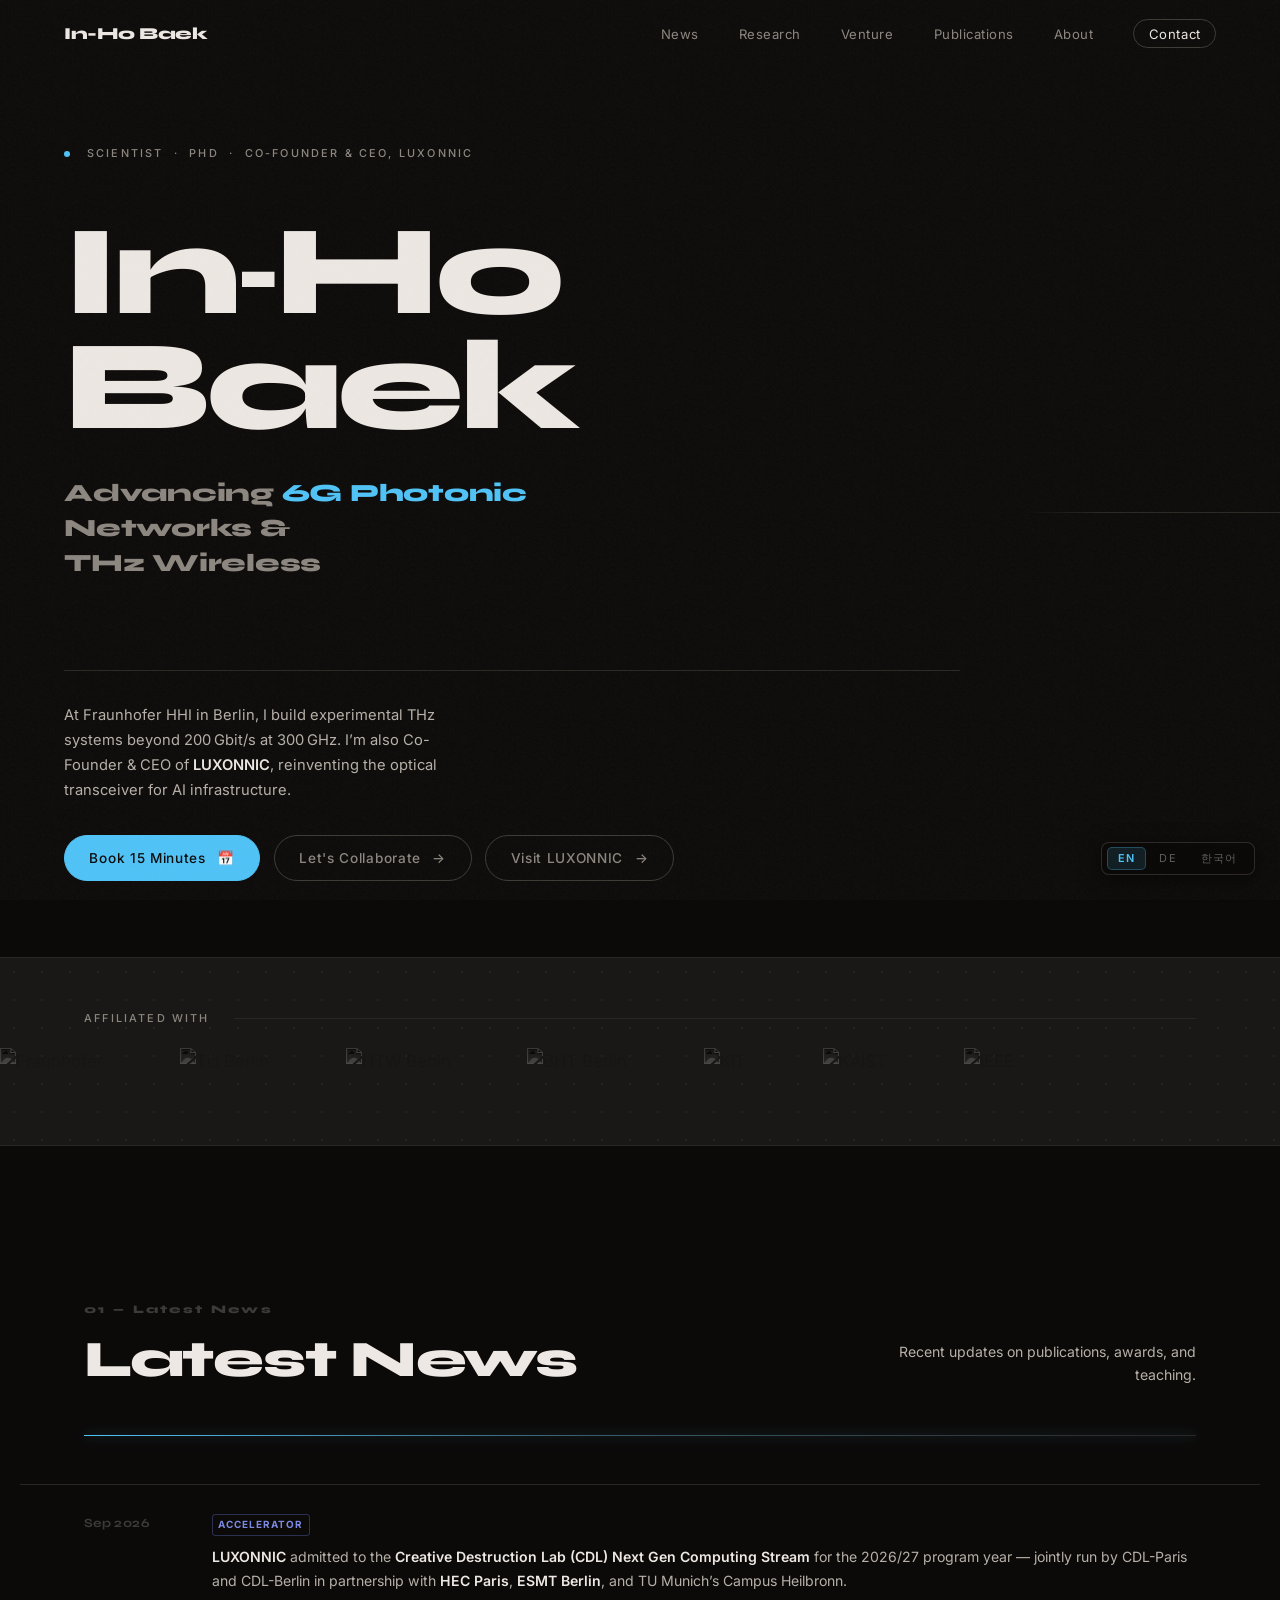
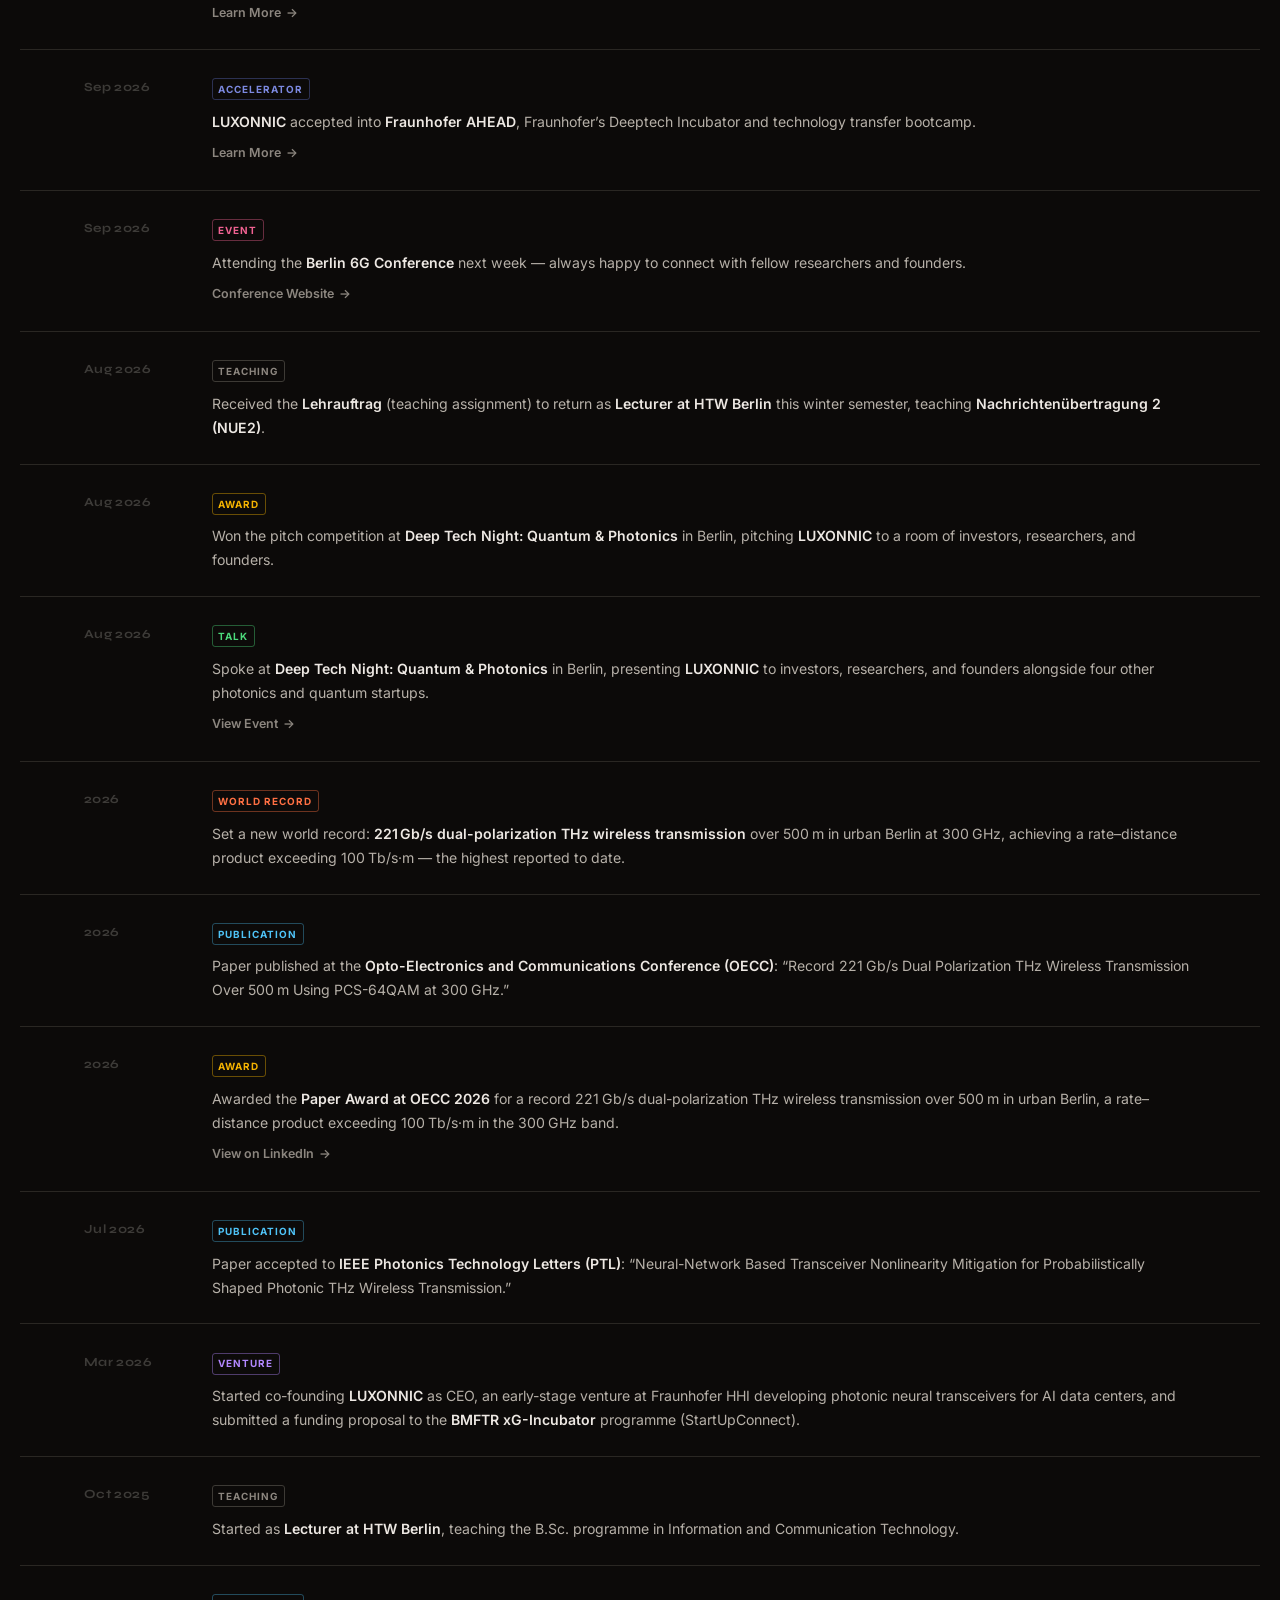
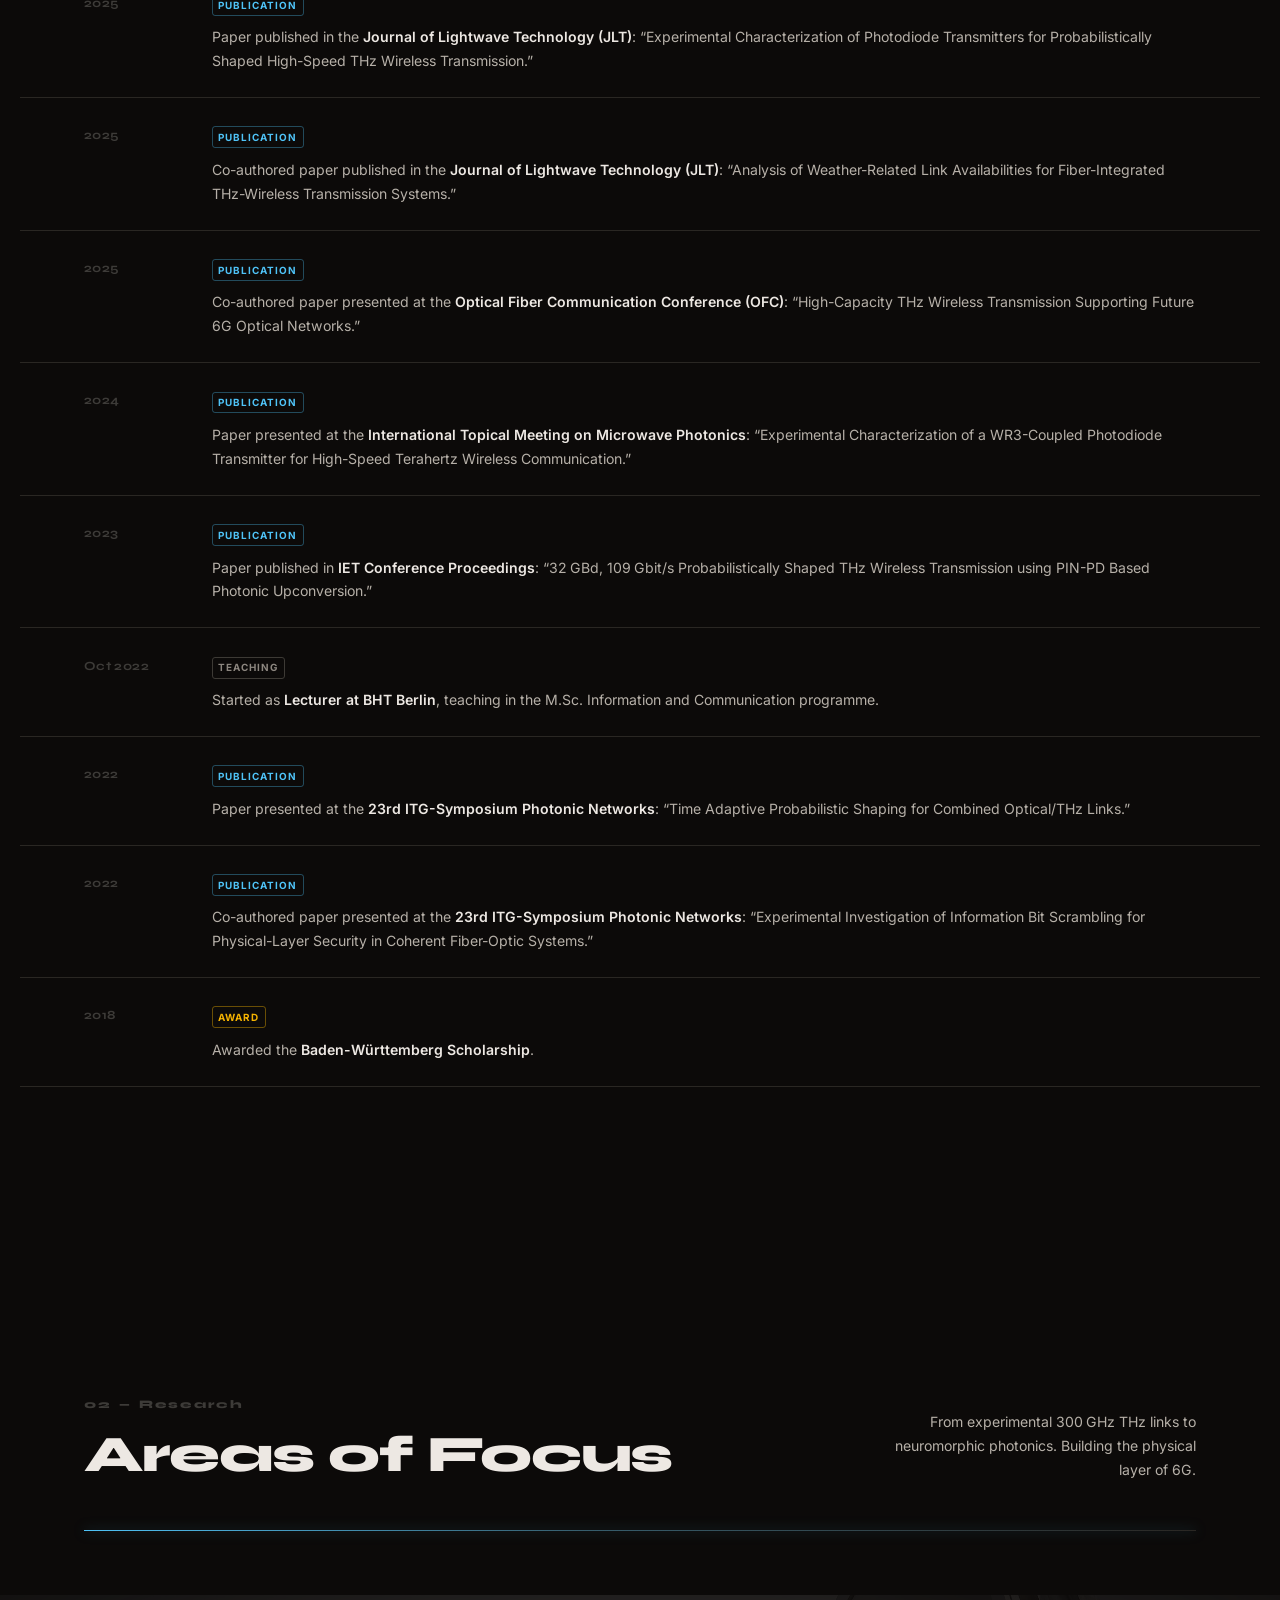
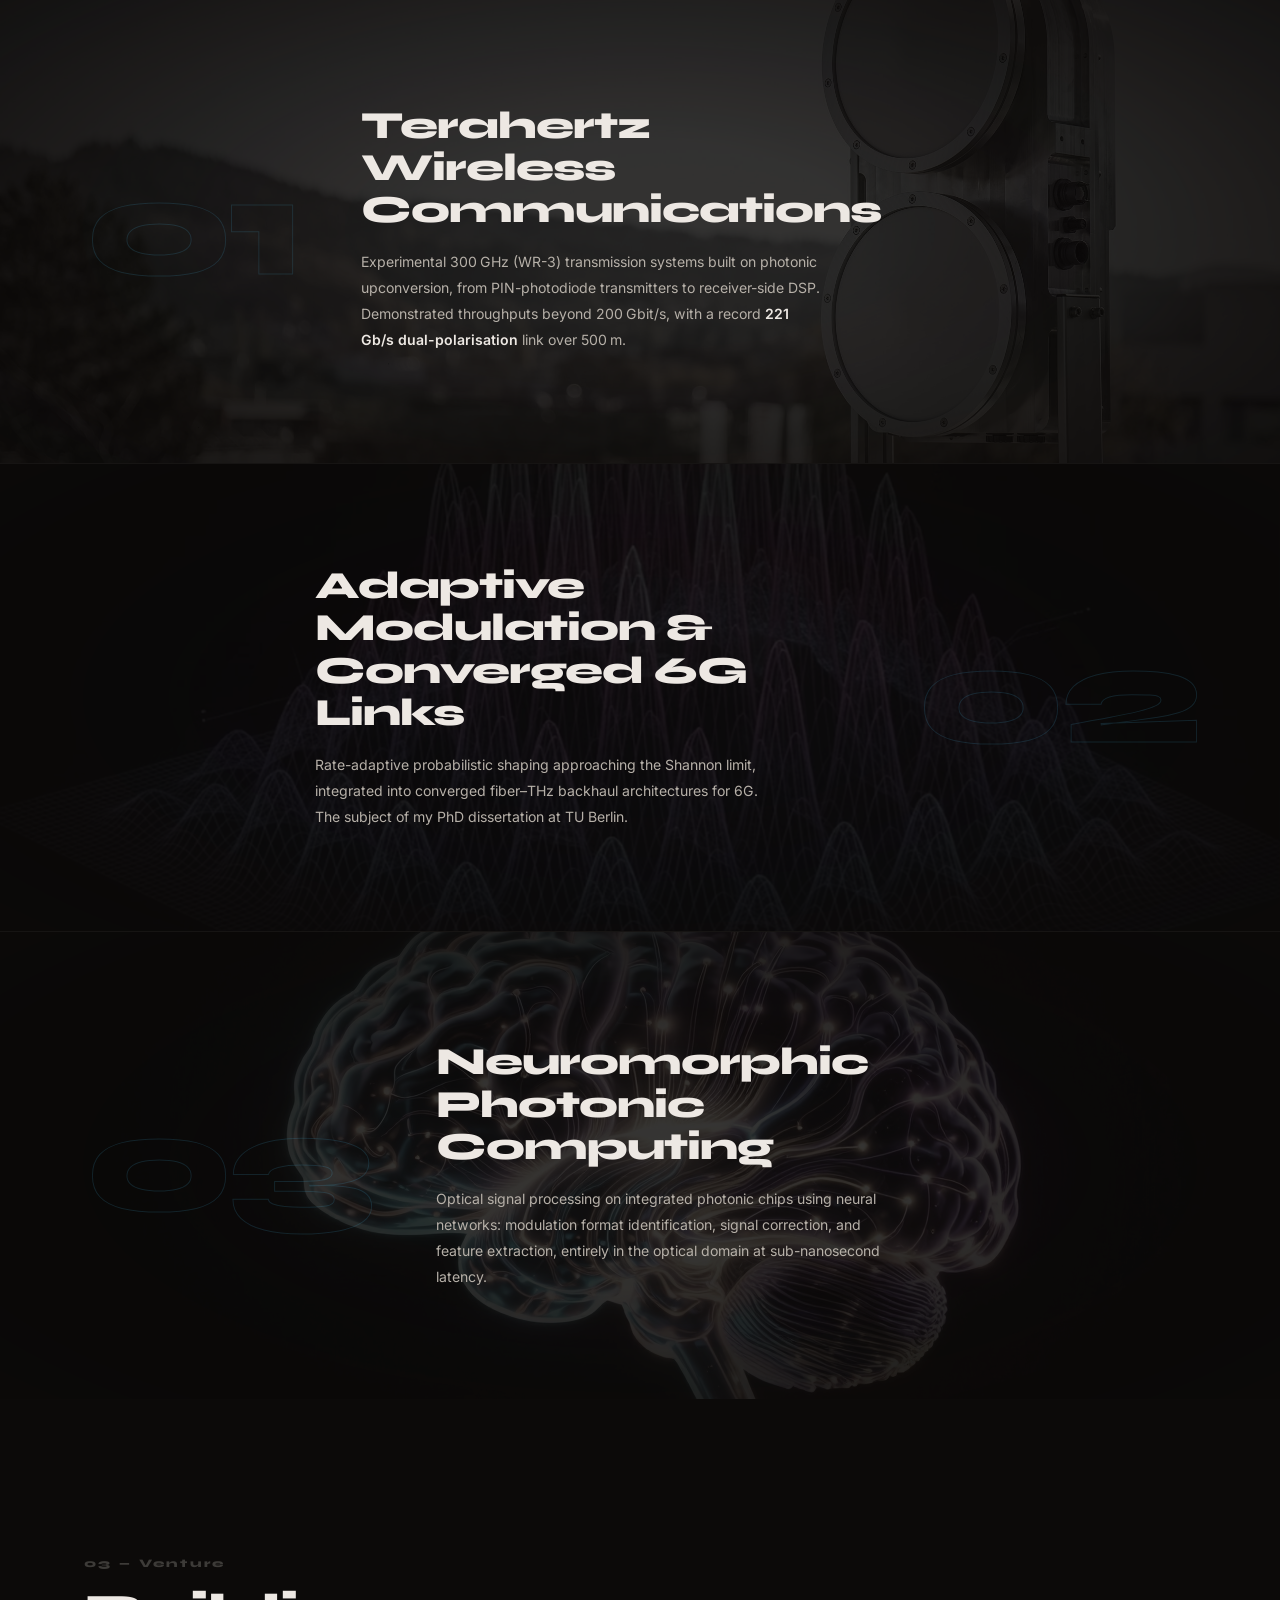
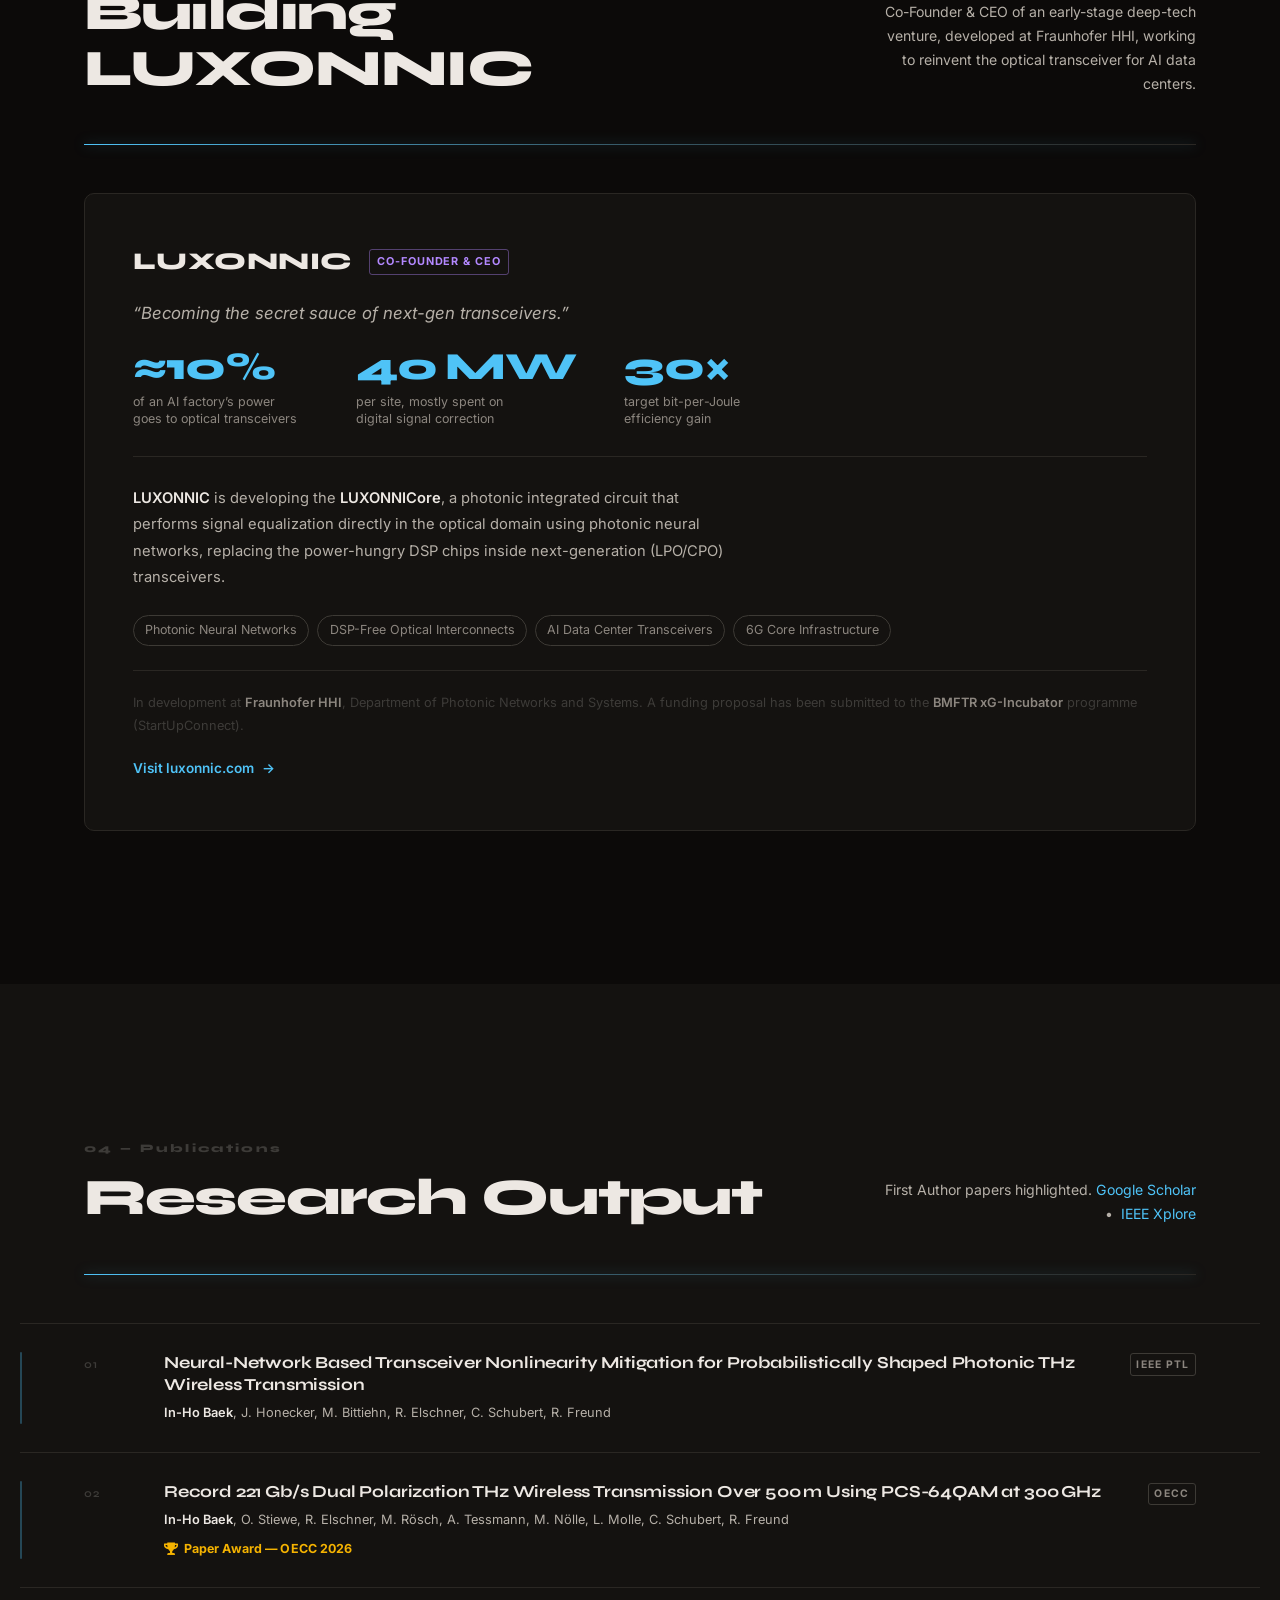
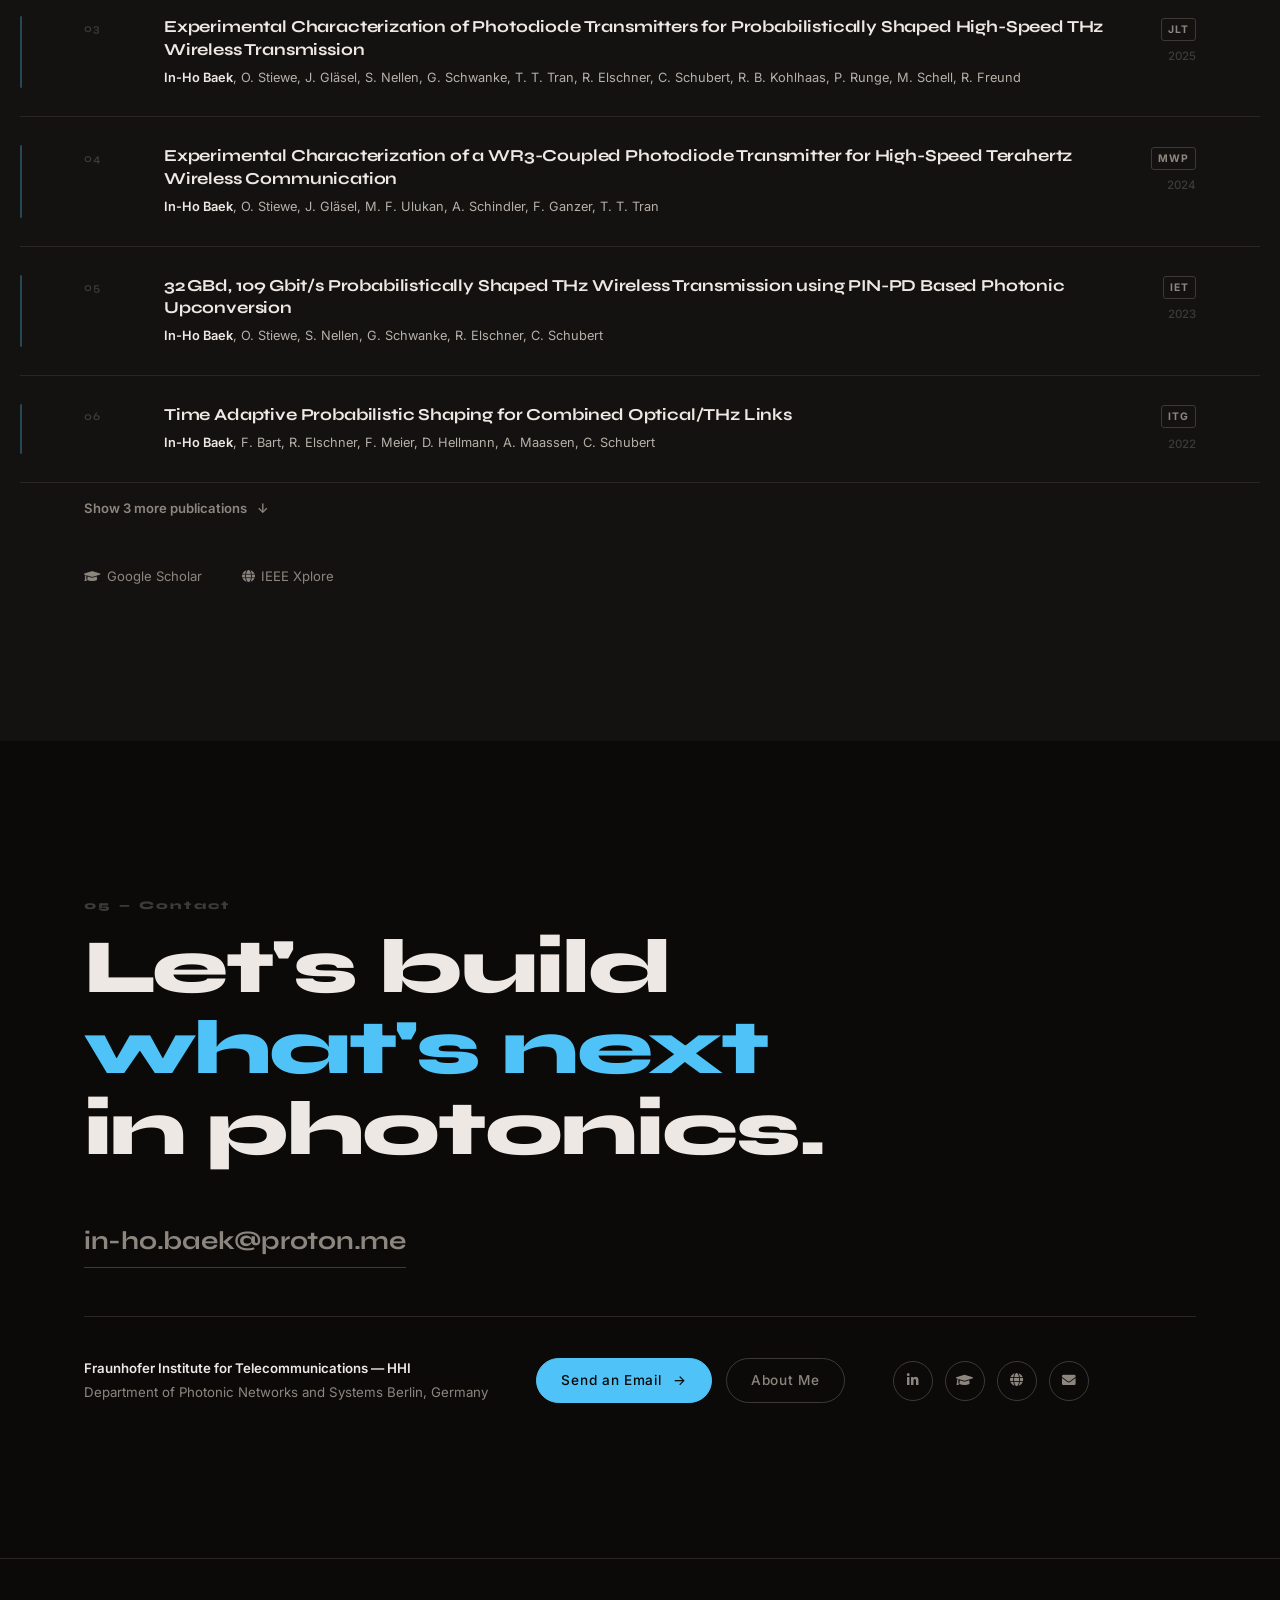
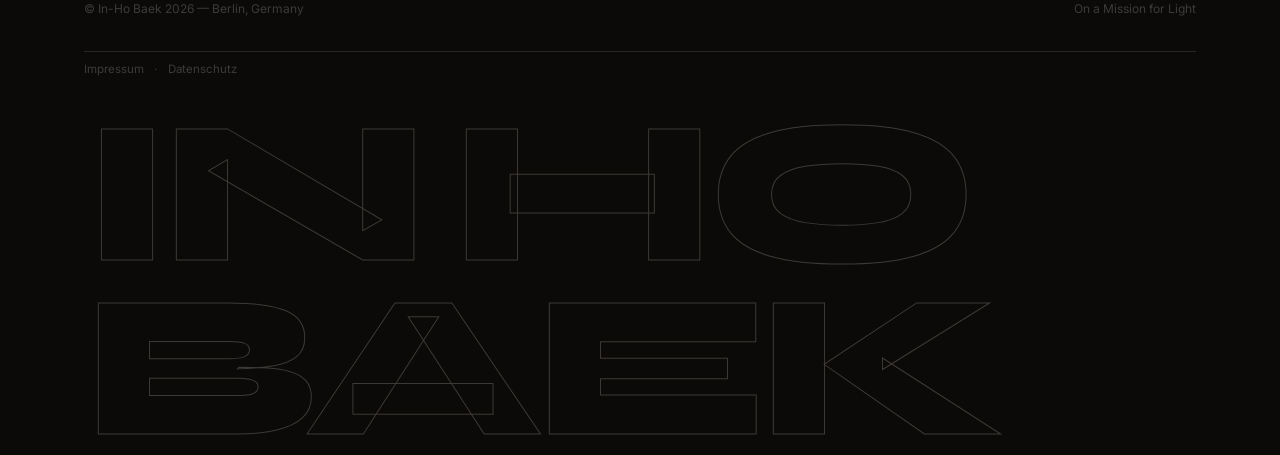
==== commit 7f5a7c37: "Replace the chip stage with the animated LUXONNIC braid Export the BareDie_Braid_LUXONNIC Blender sc" ====
--- a/index.html
+++ b/index.html
@@ -393,8 +393,8 @@
       </p>
     </div>
 
-    <div class="chip-stage fade-up" id="chipStage">
-      <canvas id="chipCanvas" aria-hidden="true"></canvas>
+    <div class="chip-stage luxonnic-glb-stage fade-up" id="glbStage">
+      <canvas id="glbCanvas" aria-hidden="true"></canvas>
     </div>
 
     <div class="venture-card fade-up delay-1">
@@ -651,10 +651,13 @@
 <script src="https://cdnjs.cloudflare.com/ajax/libs/gsap/3.12.5/ScrollTrigger.min.js"></script>
 <script src="https://cdn.jsdelivr.net/npm/three@0.160/build/three.min.js"></script>
 <script src="assets/js/research.js"></script>
-<script src="assets/js/chip3d.js"></script>
 <script src="assets/js/hero3d.js"></script>
 <script src="assets/js/tilt3d.js"></script>
 <script src="https://cdn.jsdelivr.net/npm/animejs@3.2.2/lib/anime.min.js"></script>
 <script src="assets/js/motion.js"></script>
+<script type="importmap">
+{ "imports": { "three": "https://cdn.jsdelivr.net/npm/three@0.160.0/build/three.module.js" } }
+</script>
+<script type="module" src="assets/js/luxonnic-glb.js"></script>
 </body>
 </html>
--- a/assets/css/style.css
+++ b/assets/css/style.css
@@ -1497,7 +1497,7 @@
   transition: transform 0.45s var(--ease), color 0.4s var(--ease), border-color 0.3s ease;
 }
 
-/* 3D photonic chip stage (assets/js/chip3d.js) */
+/* 3D stage under "Building LUXONNIC" (LUXONNIC braid GLB, assets/js/luxonnic-glb.js) */
 .chip-stage {
   position: relative;
   width: 100%;
@@ -1510,6 +1510,10 @@
     radial-gradient(ellipse at 50% 35%, rgba(79,195,247,0.09), transparent 62%),
     var(--surface);
 }
+.luxonnic-glb-stage canvas {
+  cursor: default;
+}
+
 .chip-stage canvas {
   position: absolute;
   inset: 0;
@@ -1527,6 +1531,10 @@
   height: 100%;
   z-index: 0;
   pointer-events: none;
+  /* Keep the wave in the lower-right, away from the text block */
+  -webkit-mask-image: radial-gradient(ellipse 72% 62% at 68% 100%, #000 38%, transparent 92%);
+          mask-image: radial-gradient(ellipse 72% 62% at 68% 100%, #000 38%, transparent 92%);
+  opacity: 1;
 }
 
 /* 3D tilt cards (assets/js/tilt3d.js) */
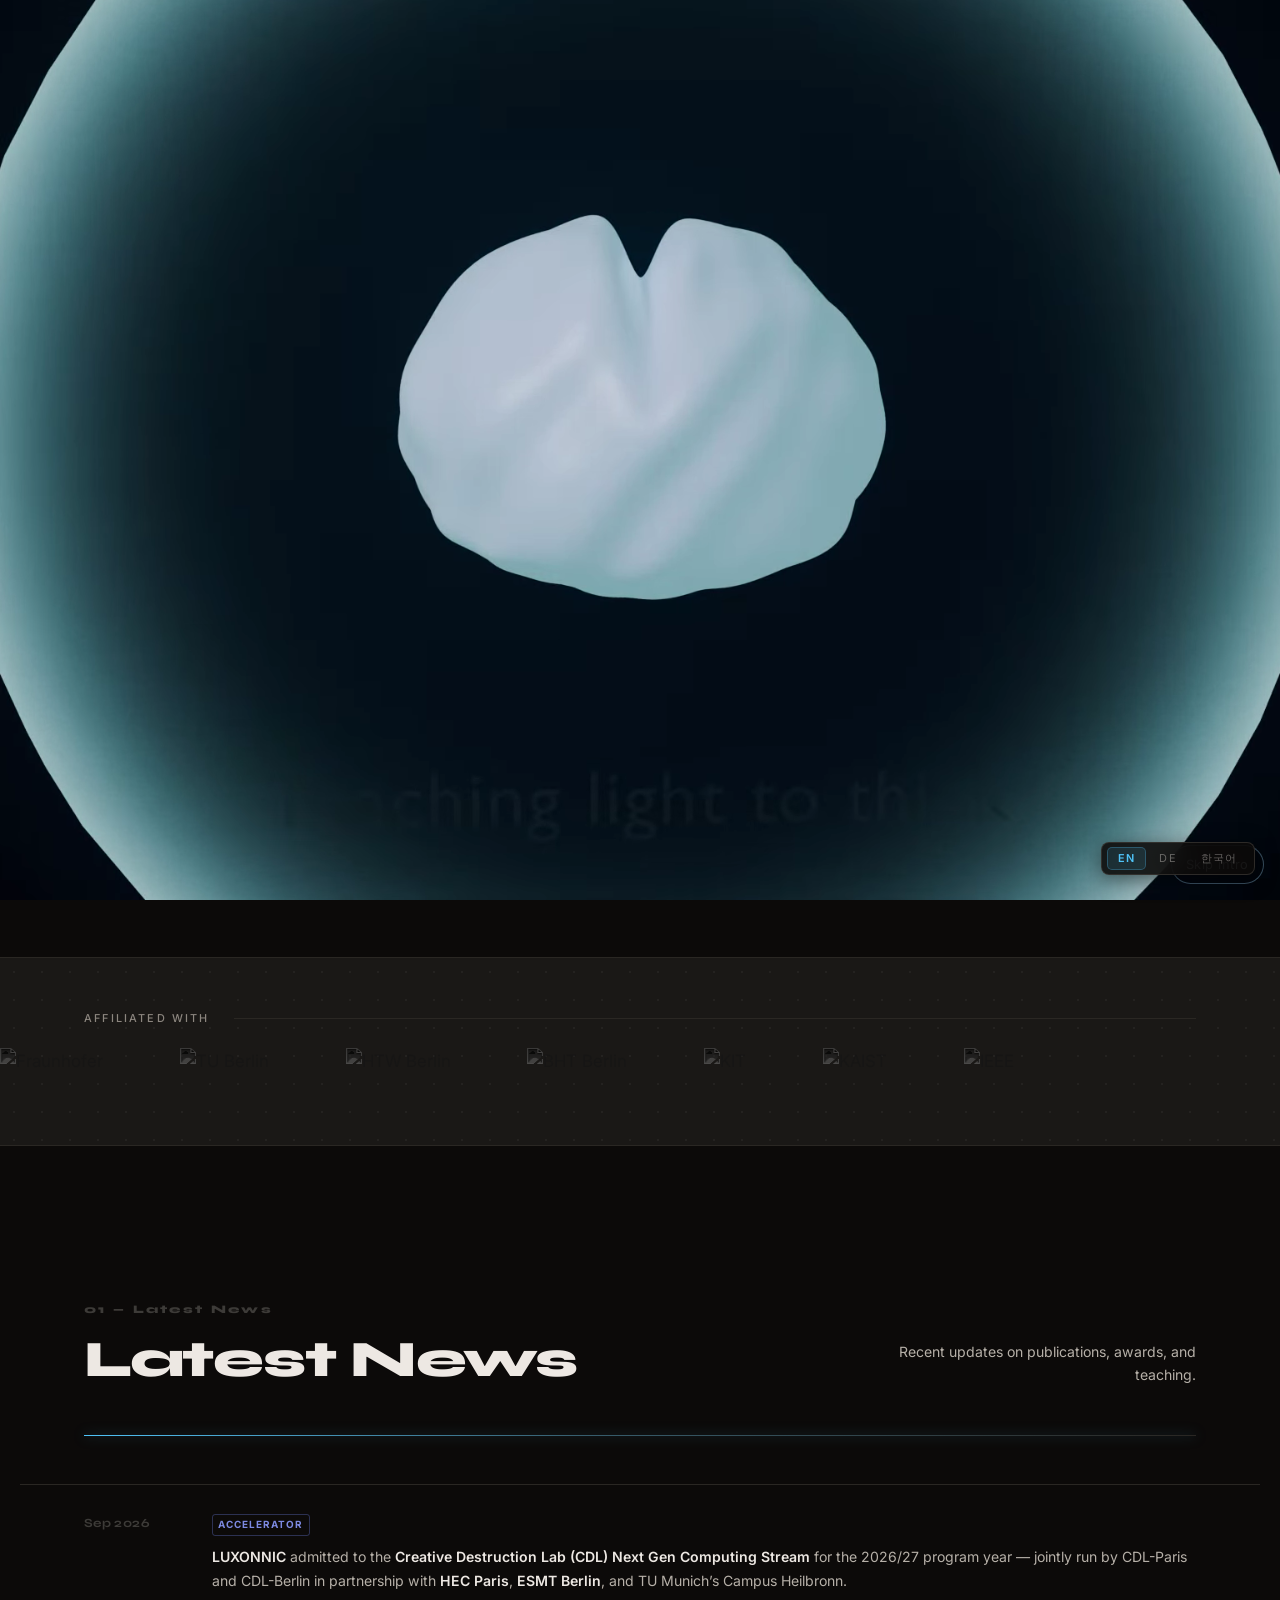
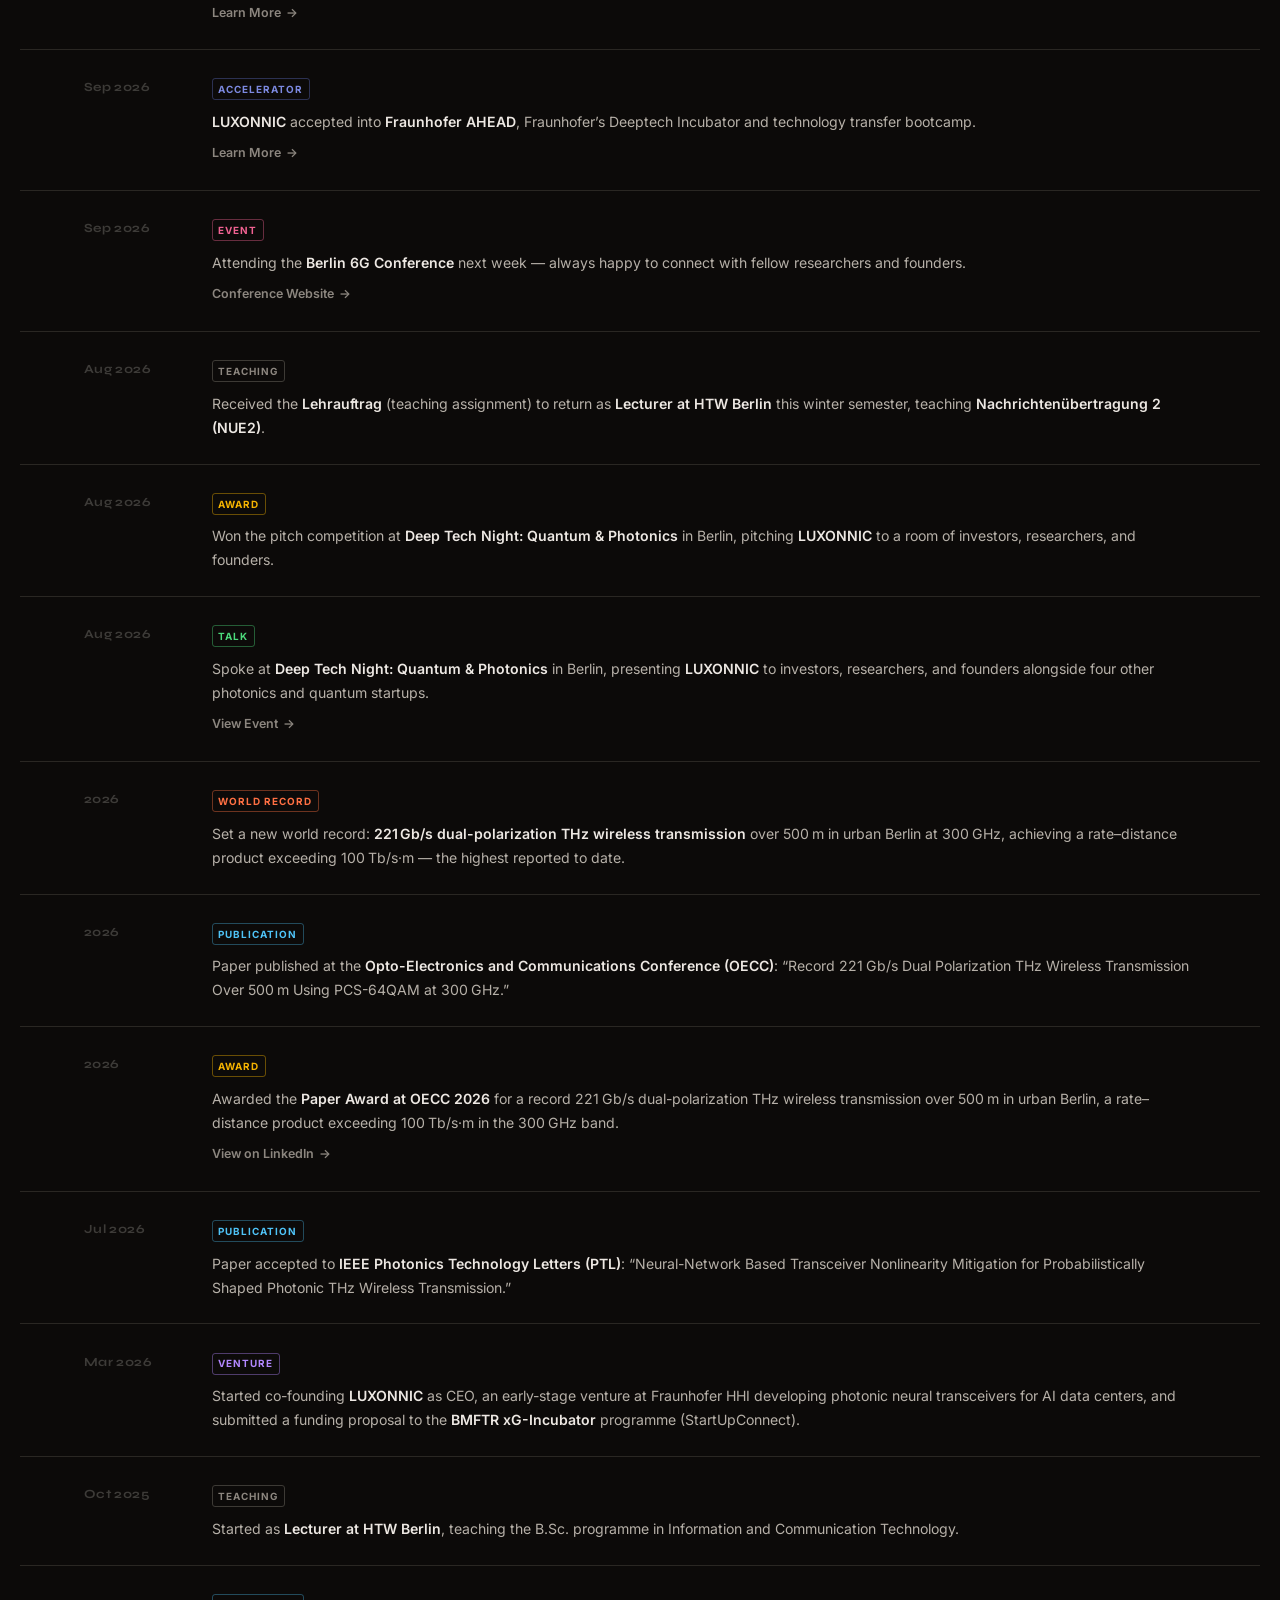
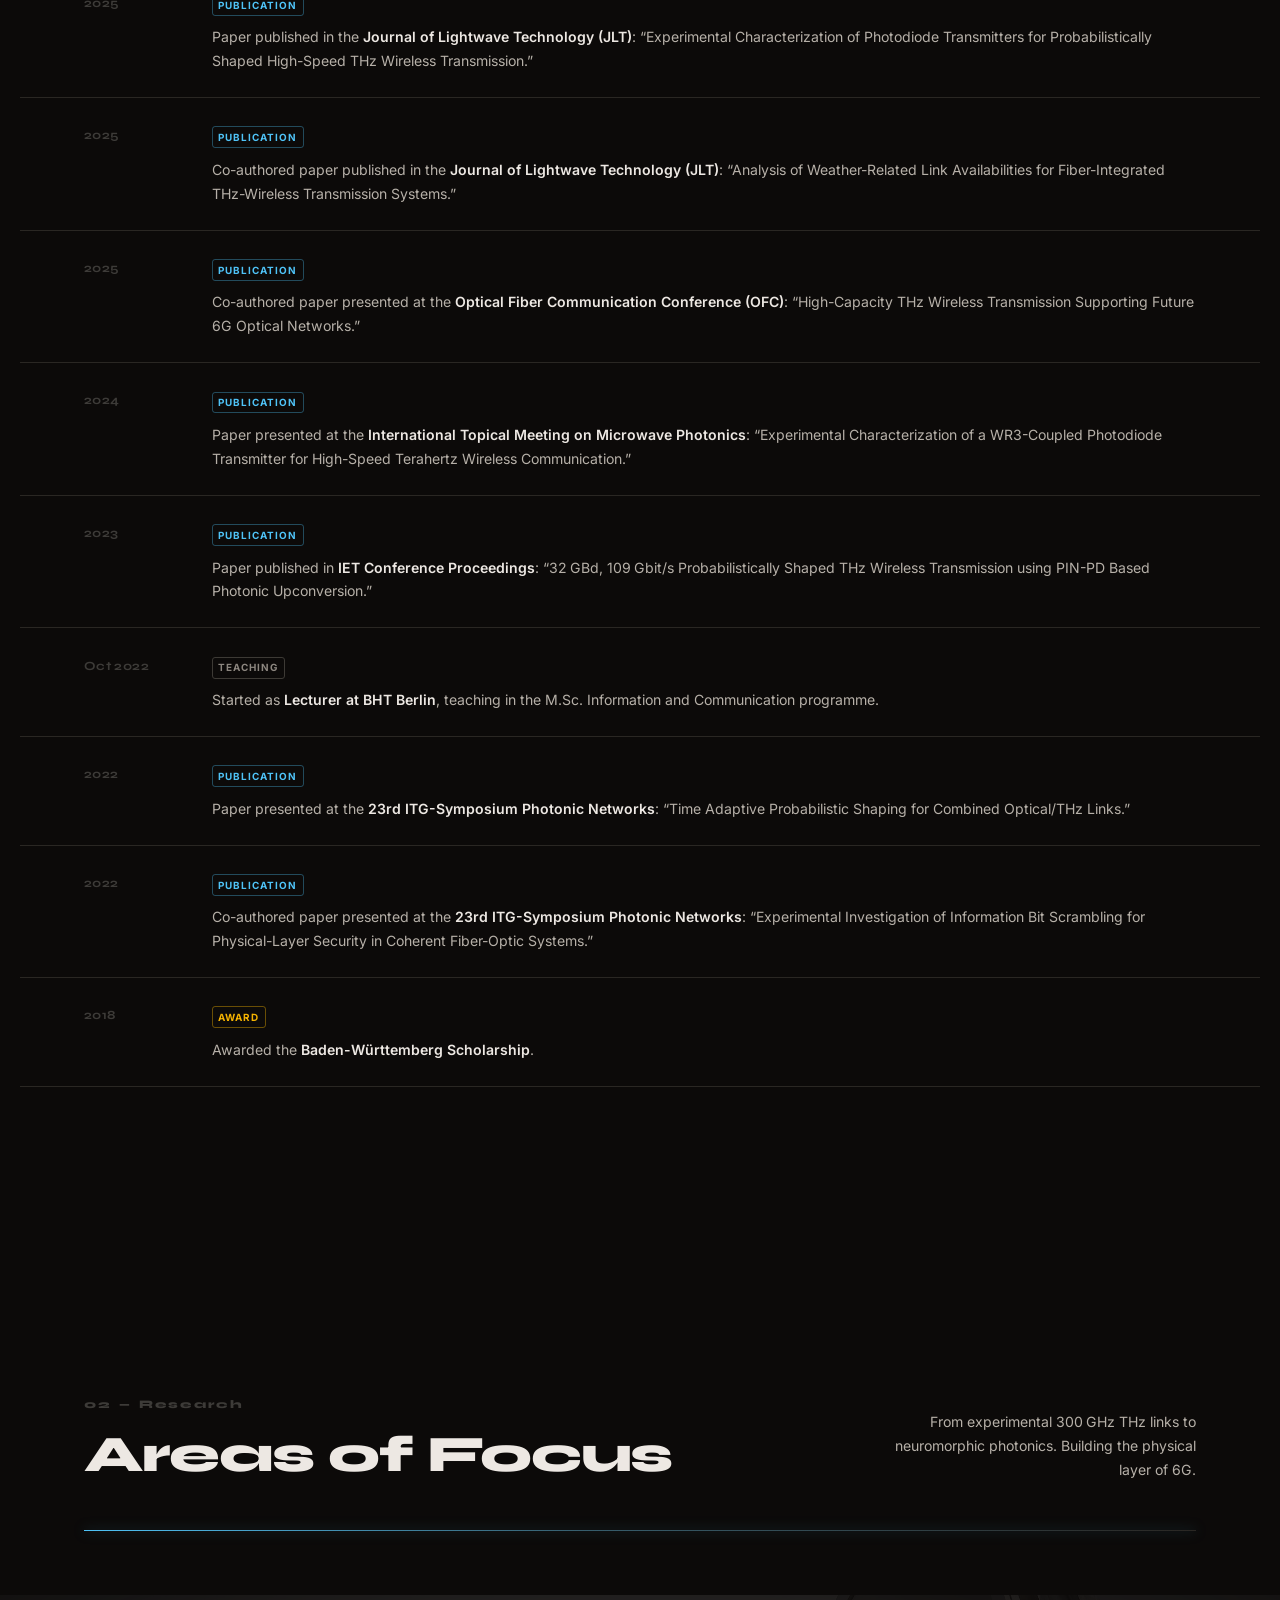
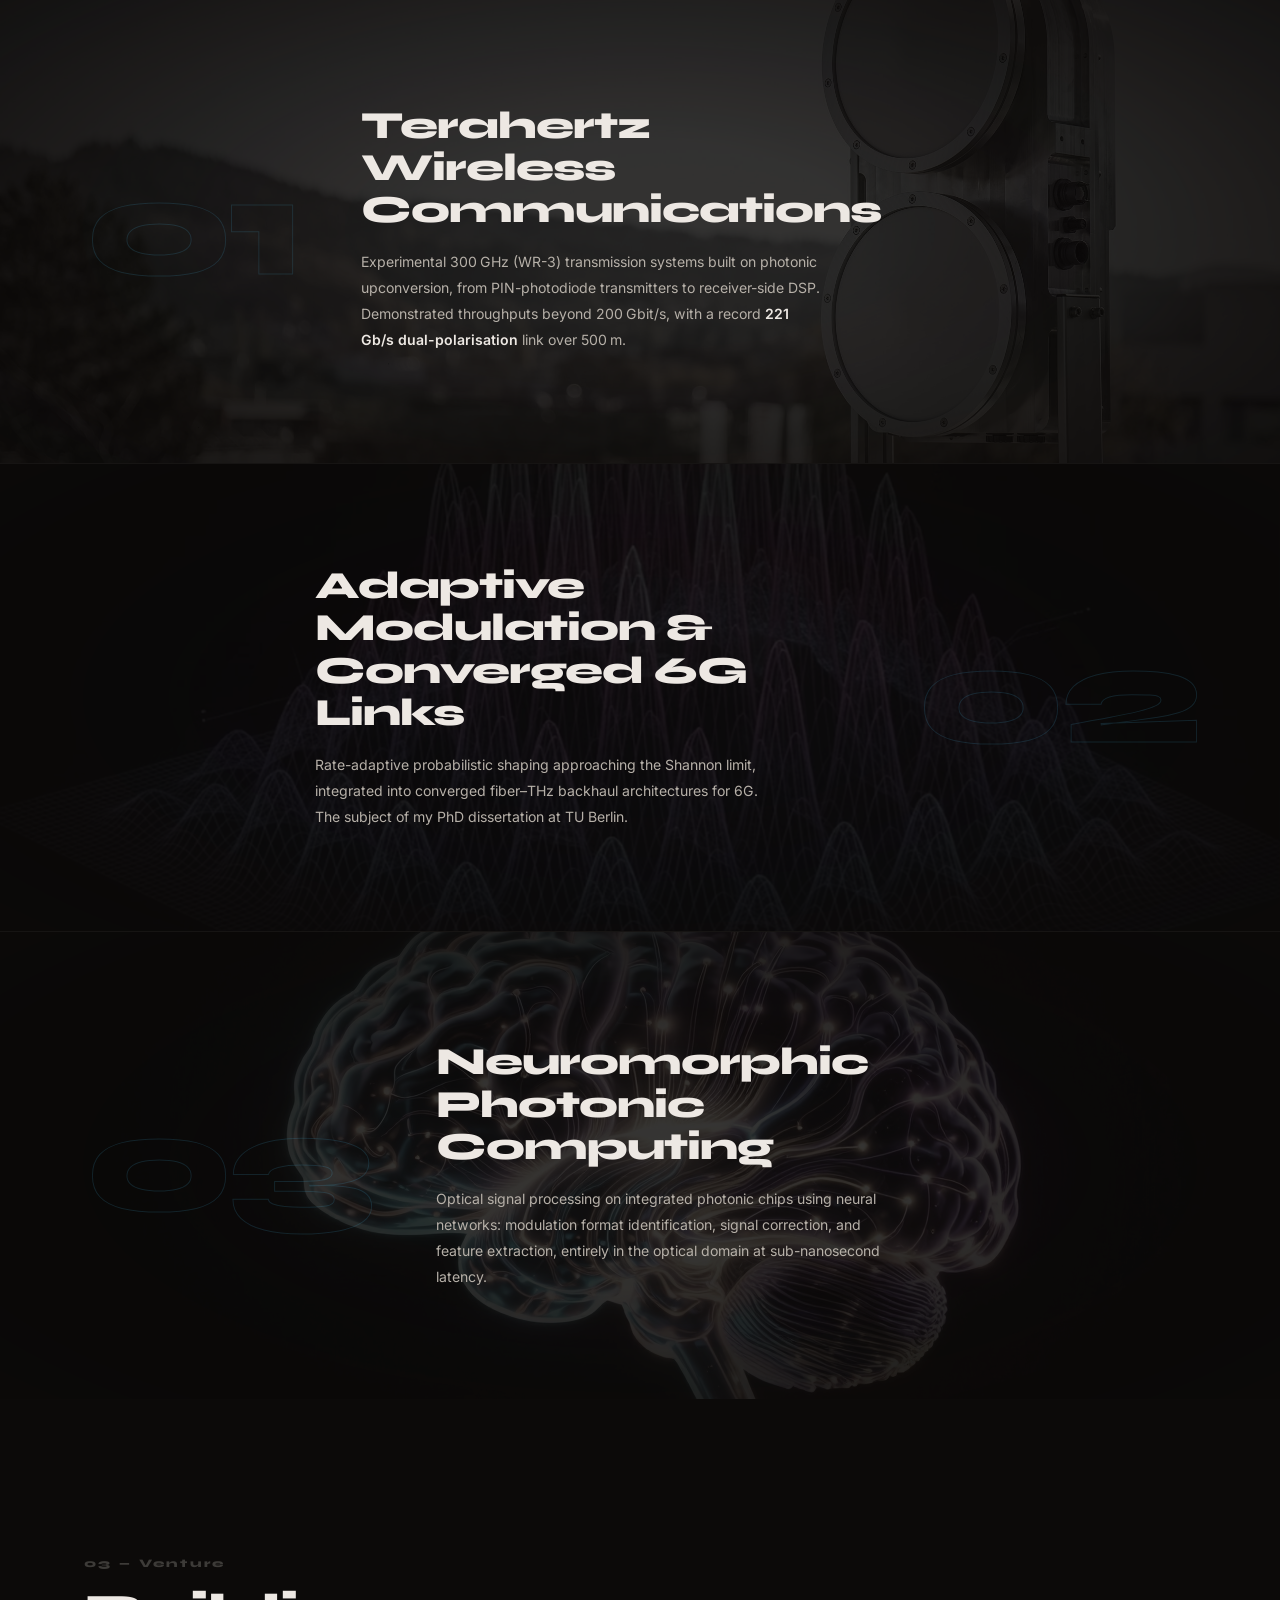
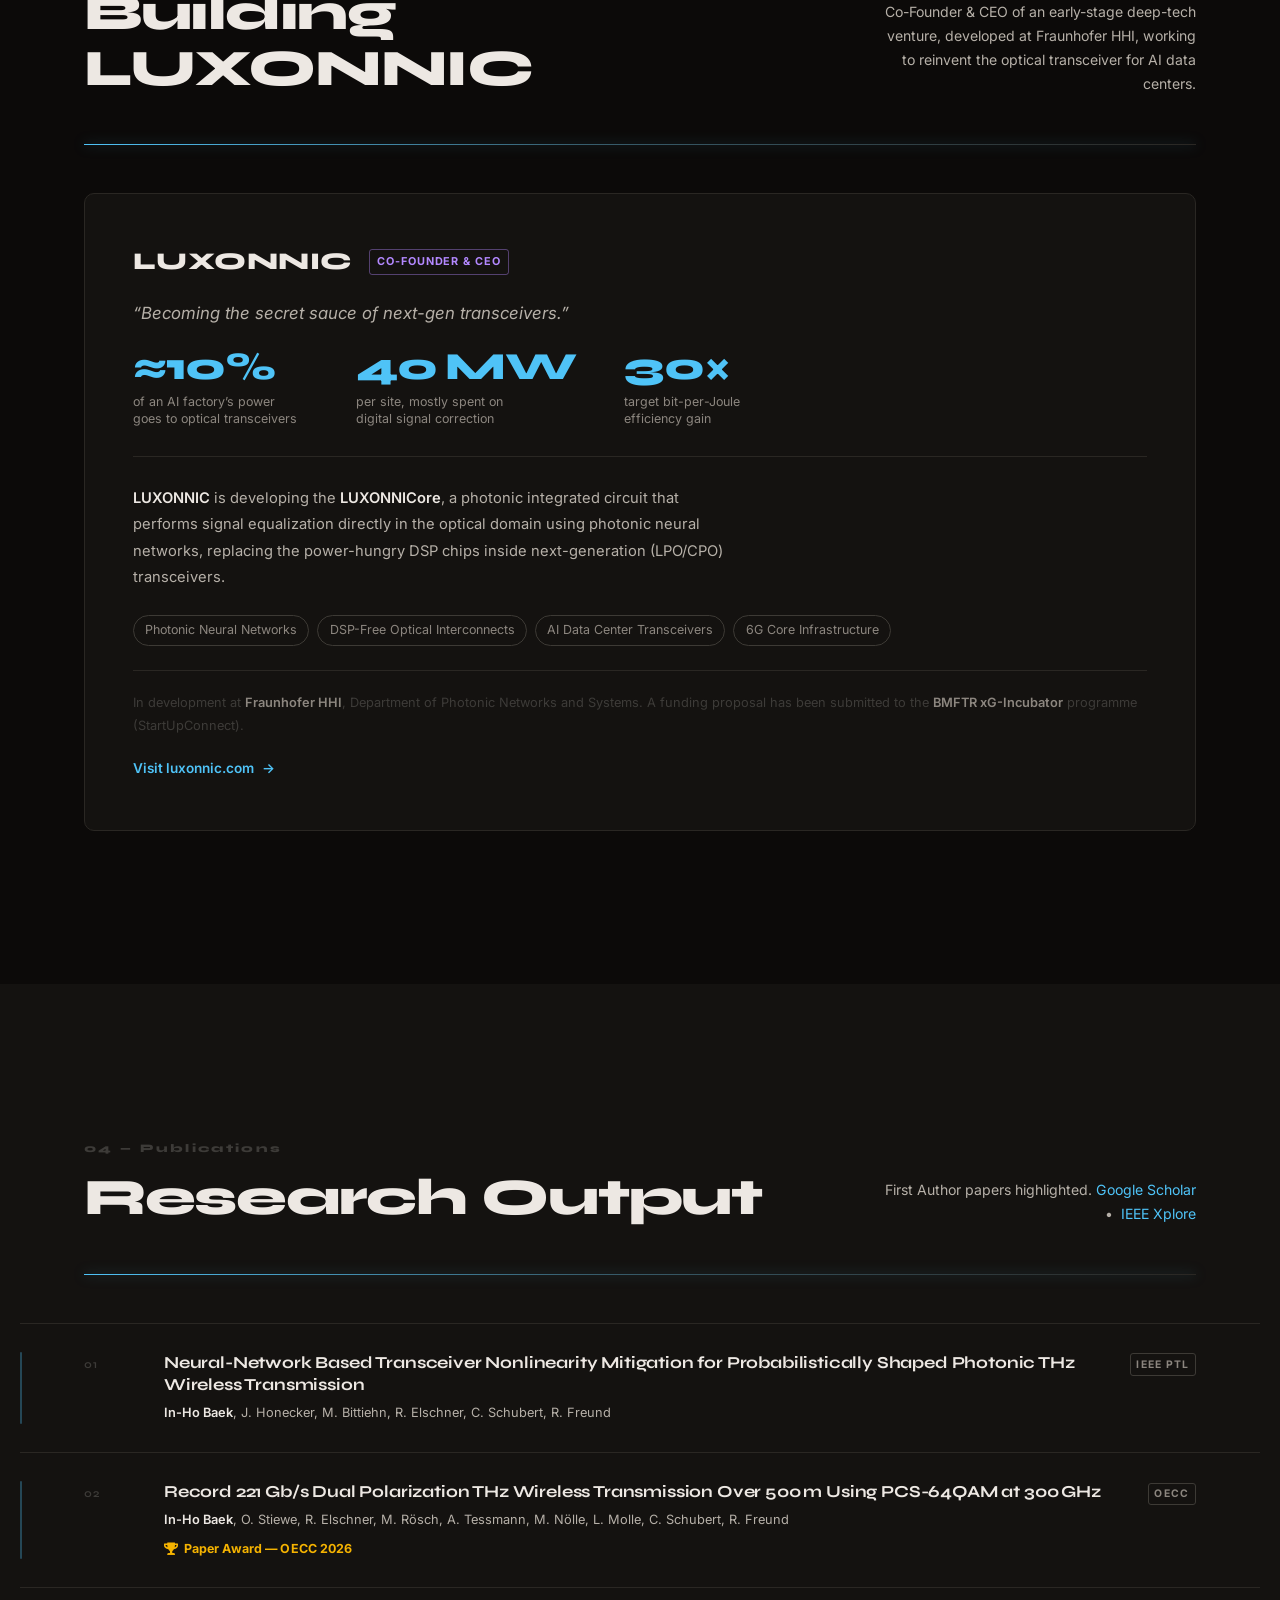
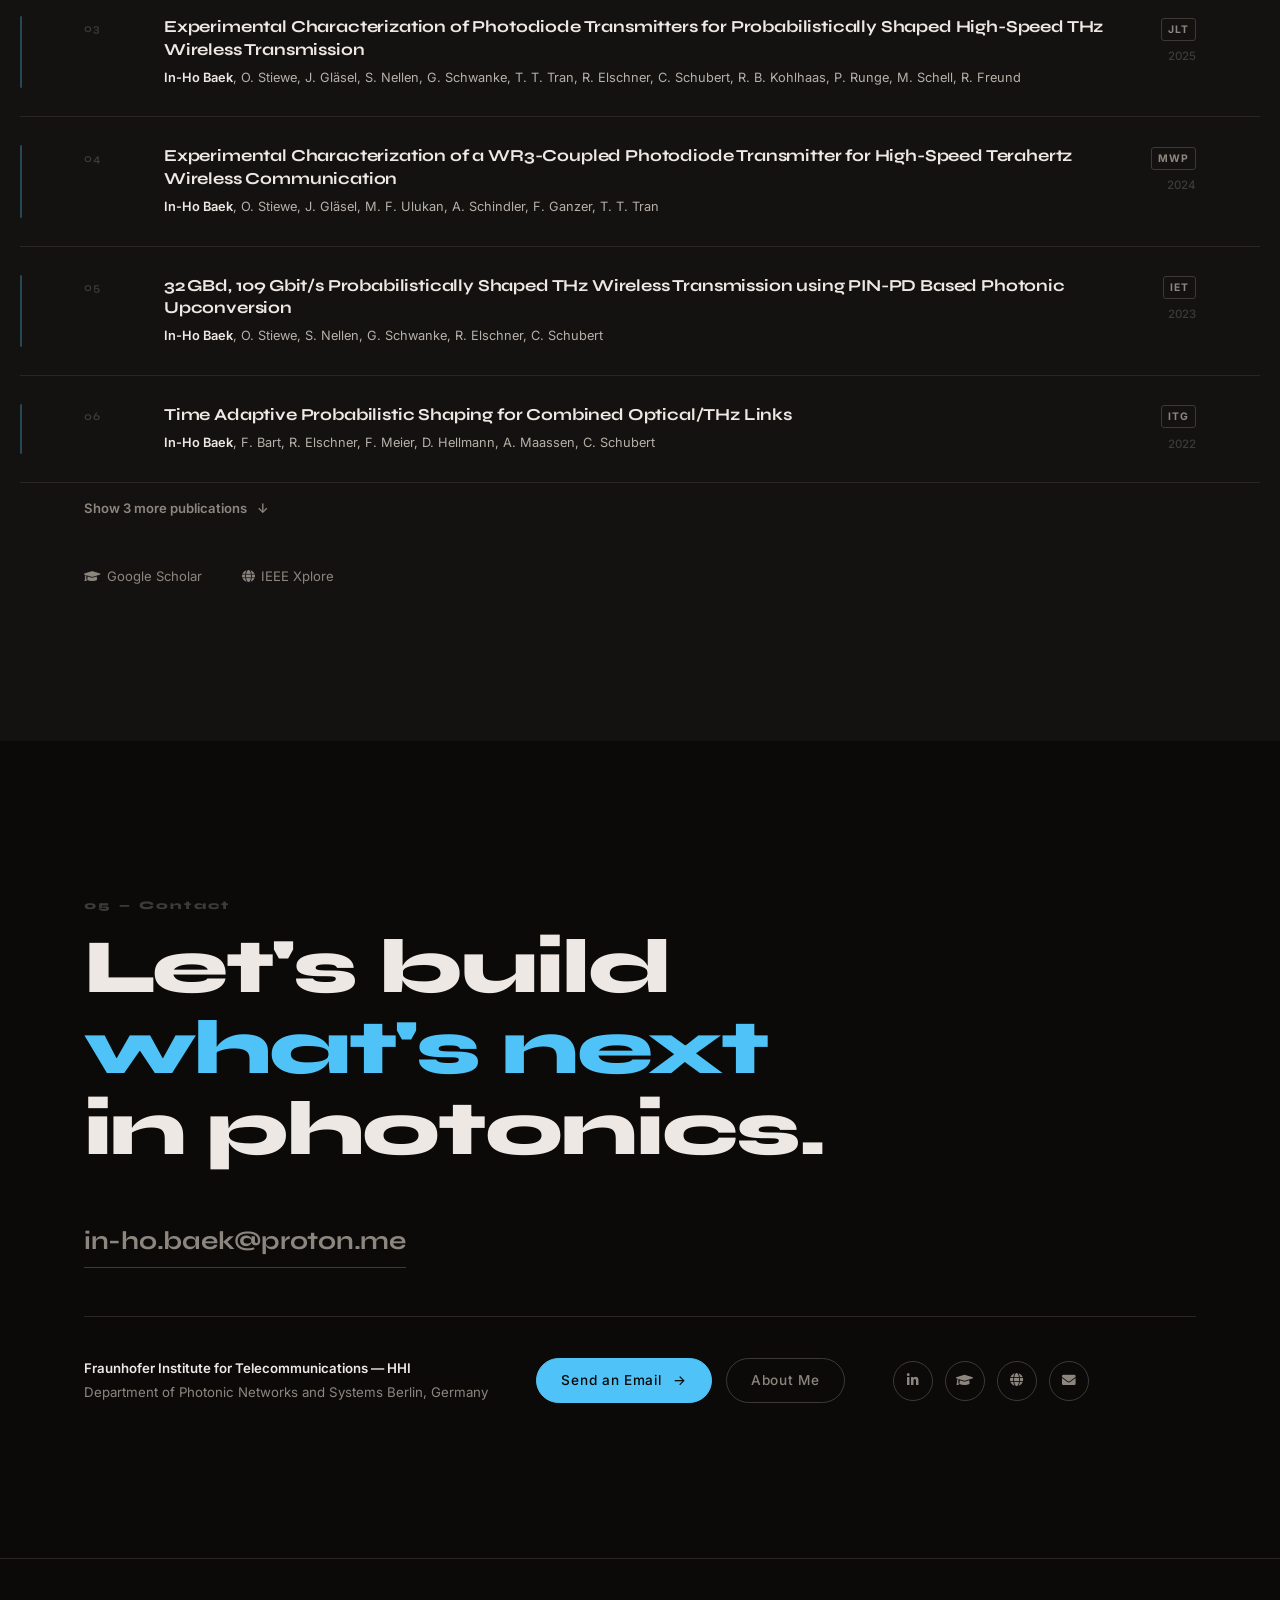
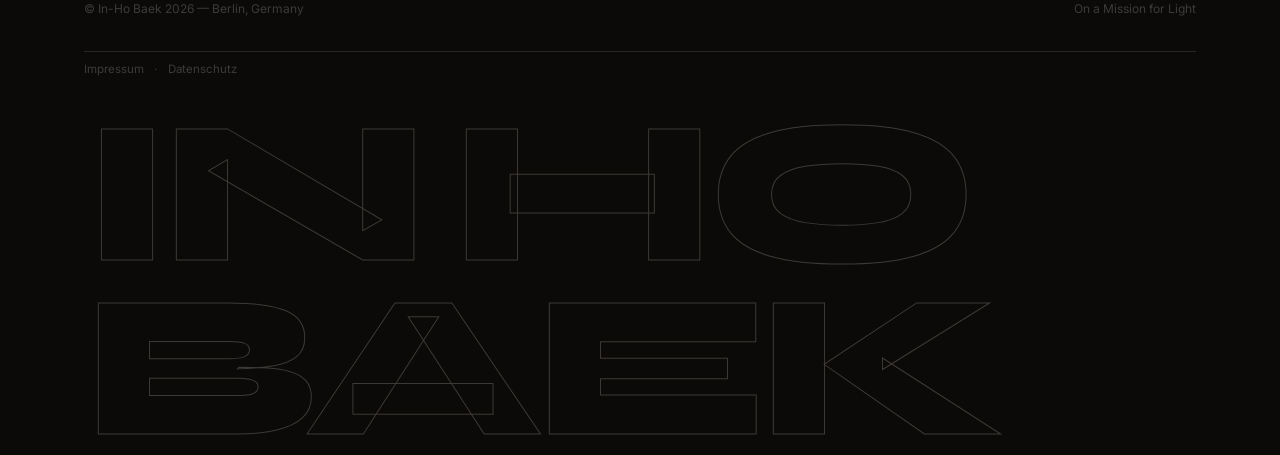
==== commit 9d7f1943: "Add "Teaching light to think" intro video to landing page Adds an 8-second Blender (Cycles) render o" ====
--- a/index.html
+++ b/index.html
@@ -9,6 +9,16 @@
   <link rel="stylesheet" href="assets/css/style.css" />
 </head>
 <body data-hero3d="on">
+
+<!-- ── Intro: "Teaching light to think" (plays once per browser session) ── -->
+<div class="intro" id="intro" role="dialog" aria-label="Intro: Teaching light to think">
+  <video class="intro-video" id="introVideo" muted playsinline preload="auto"
+         poster="assets/video/teaching-light-poster.jpg">
+    <source src="assets/video/teaching-light.webm" type="video/webm" />
+    <source src="assets/video/teaching-light.mp4" type="video/mp4" />
+  </video>
+  <button type="button" class="intro-skip" id="introSkip">Skip intro</button>
+</div>
 
 <div class="noise" aria-hidden="true"></div>
 
@@ -655,6 +665,7 @@
 <script src="assets/js/tilt3d.js"></script>
 <script src="https://cdn.jsdelivr.net/npm/animejs@3.2.2/lib/anime.min.js"></script>
 <script src="assets/js/motion.js"></script>
+<script src="assets/js/intro.js"></script>
 <script type="importmap">
 { "imports": { "three": "https://cdn.jsdelivr.net/npm/three@0.160.0/build/three.module.js" } }
 </script>
--- a/assets/css/style.css
+++ b/assets/css/style.css
@@ -1577,3 +1577,47 @@
 
 /* Smooth scrolling (Locomotive/Lenis owns the scroll when active) */
 html.smooth-scroll { scroll-behavior: auto; }
+
+/* ── Intro overlay: "Teaching light to think" ─────────────────────────────── */
+html.intro-lock, html.intro-lock body { overflow: hidden; }
+.intro {
+  position: fixed;
+  inset: 0;
+  z-index: 10000;
+  background: #03060c;
+  display: flex;
+  align-items: center;
+  justify-content: center;
+  transition: opacity 0.9s ease, visibility 0.9s ease;
+}
+.intro.is-hidden { opacity: 0; visibility: hidden; pointer-events: none; }
+.intro-video {
+  width: 100%;
+  height: 100%;
+  object-fit: cover;
+  display: block;
+  background: #03060c;
+}
+.intro-skip {
+  position: absolute;
+  right: 16px;
+  bottom: 16px;
+  padding: 8px 14px;
+  font: inherit;
+  font-size: 0.8rem;
+  letter-spacing: 0.04em;
+  color: rgba(220, 240, 255, 0.85);
+  background: rgba(3, 6, 12, 0.45);
+  border: 1px solid rgba(160, 220, 255, 0.35);
+  border-radius: 999px;
+  cursor: pointer;
+  backdrop-filter: blur(6px);
+}
+.intro-skip:hover, .intro-skip:focus-visible {
+  color: #fff;
+  border-color: rgba(160, 220, 255, 0.8);
+  outline: none;
+}
+@media (max-width: 736px) {
+  .intro-skip { right: 12px; bottom: 12px; }
+}
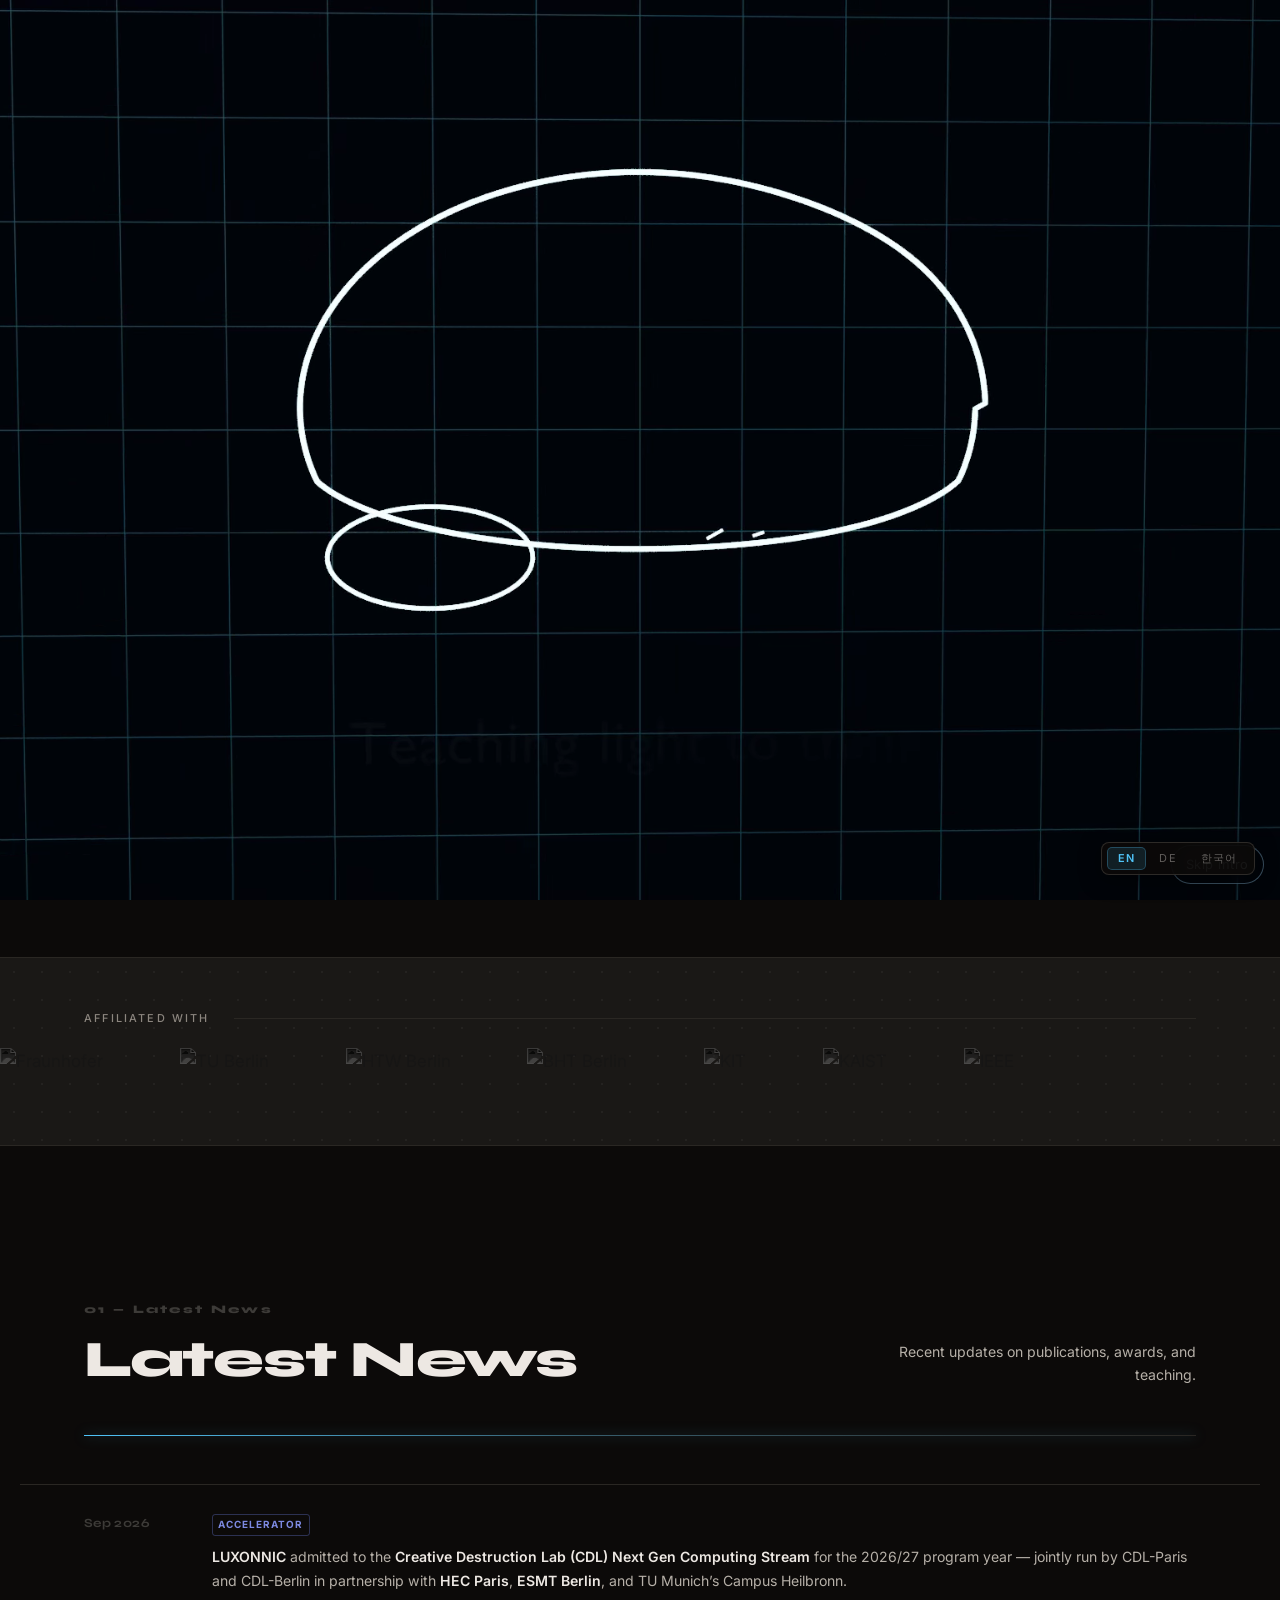
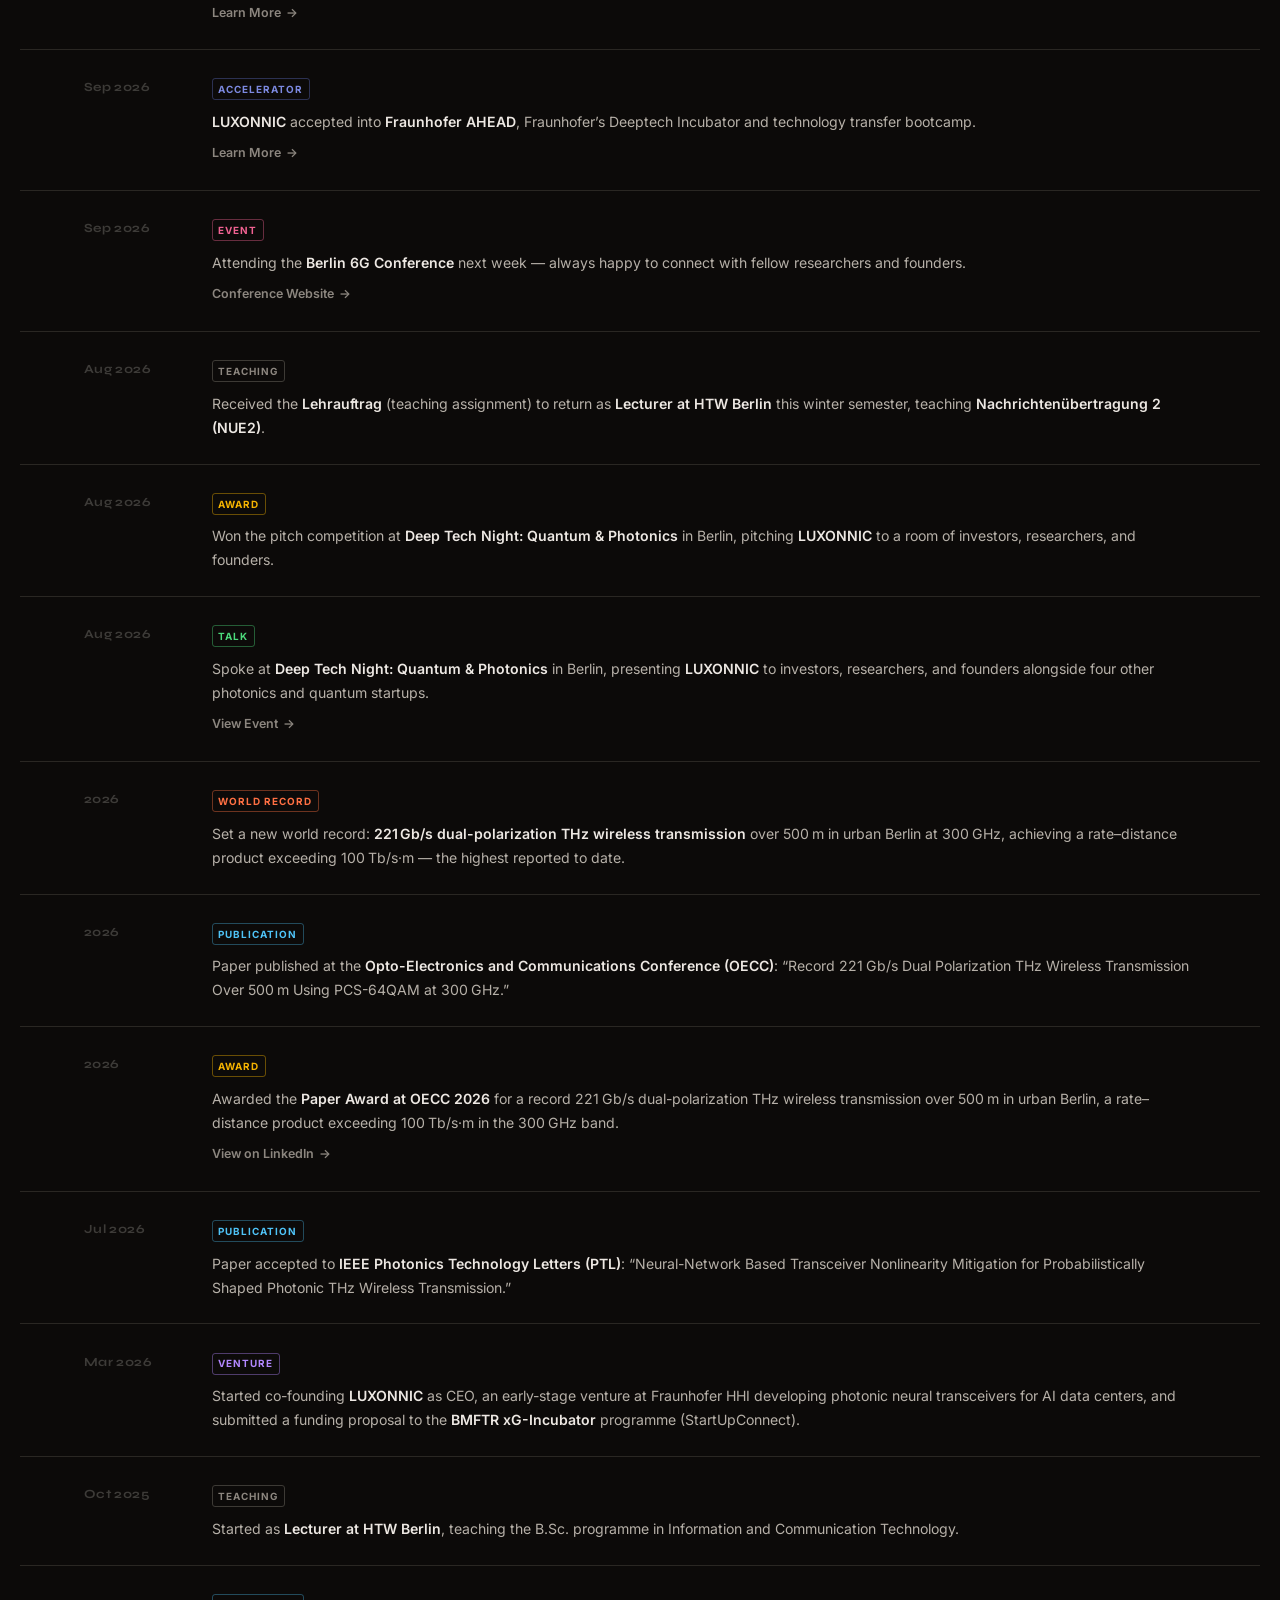
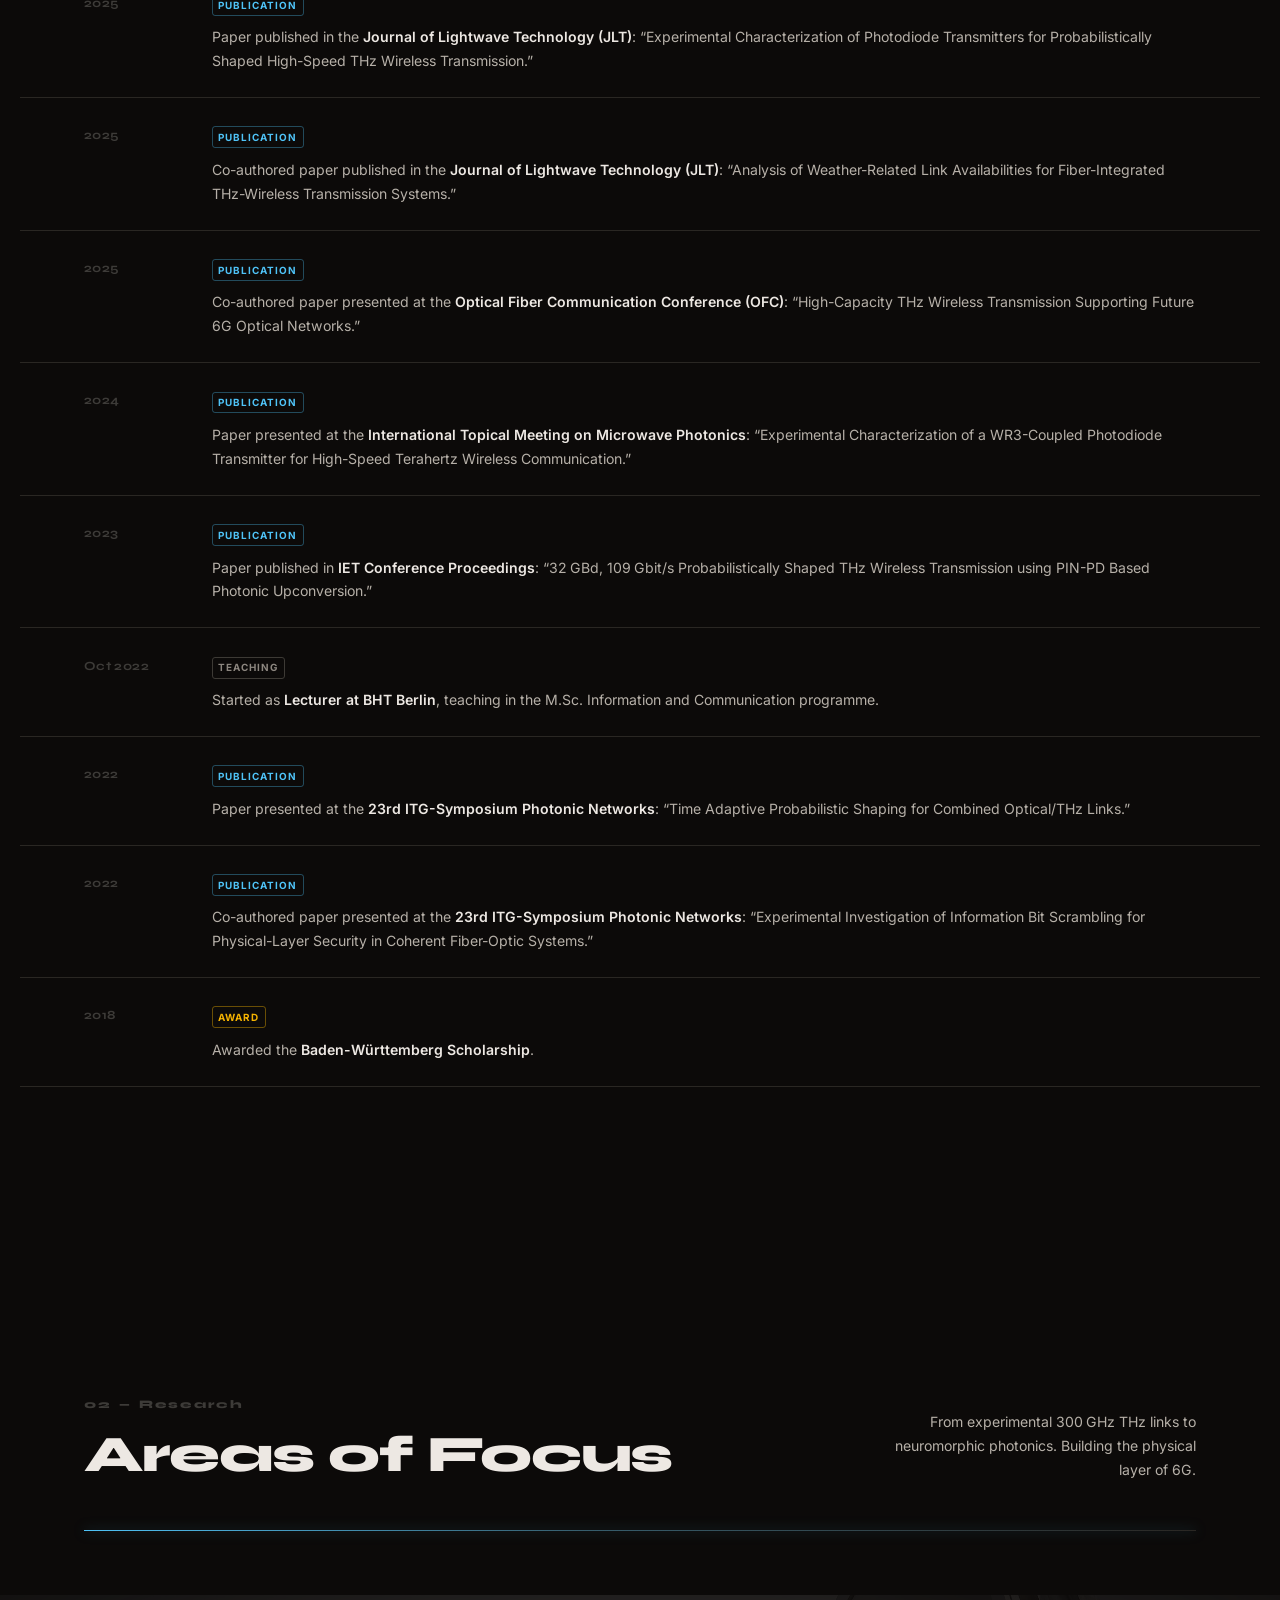
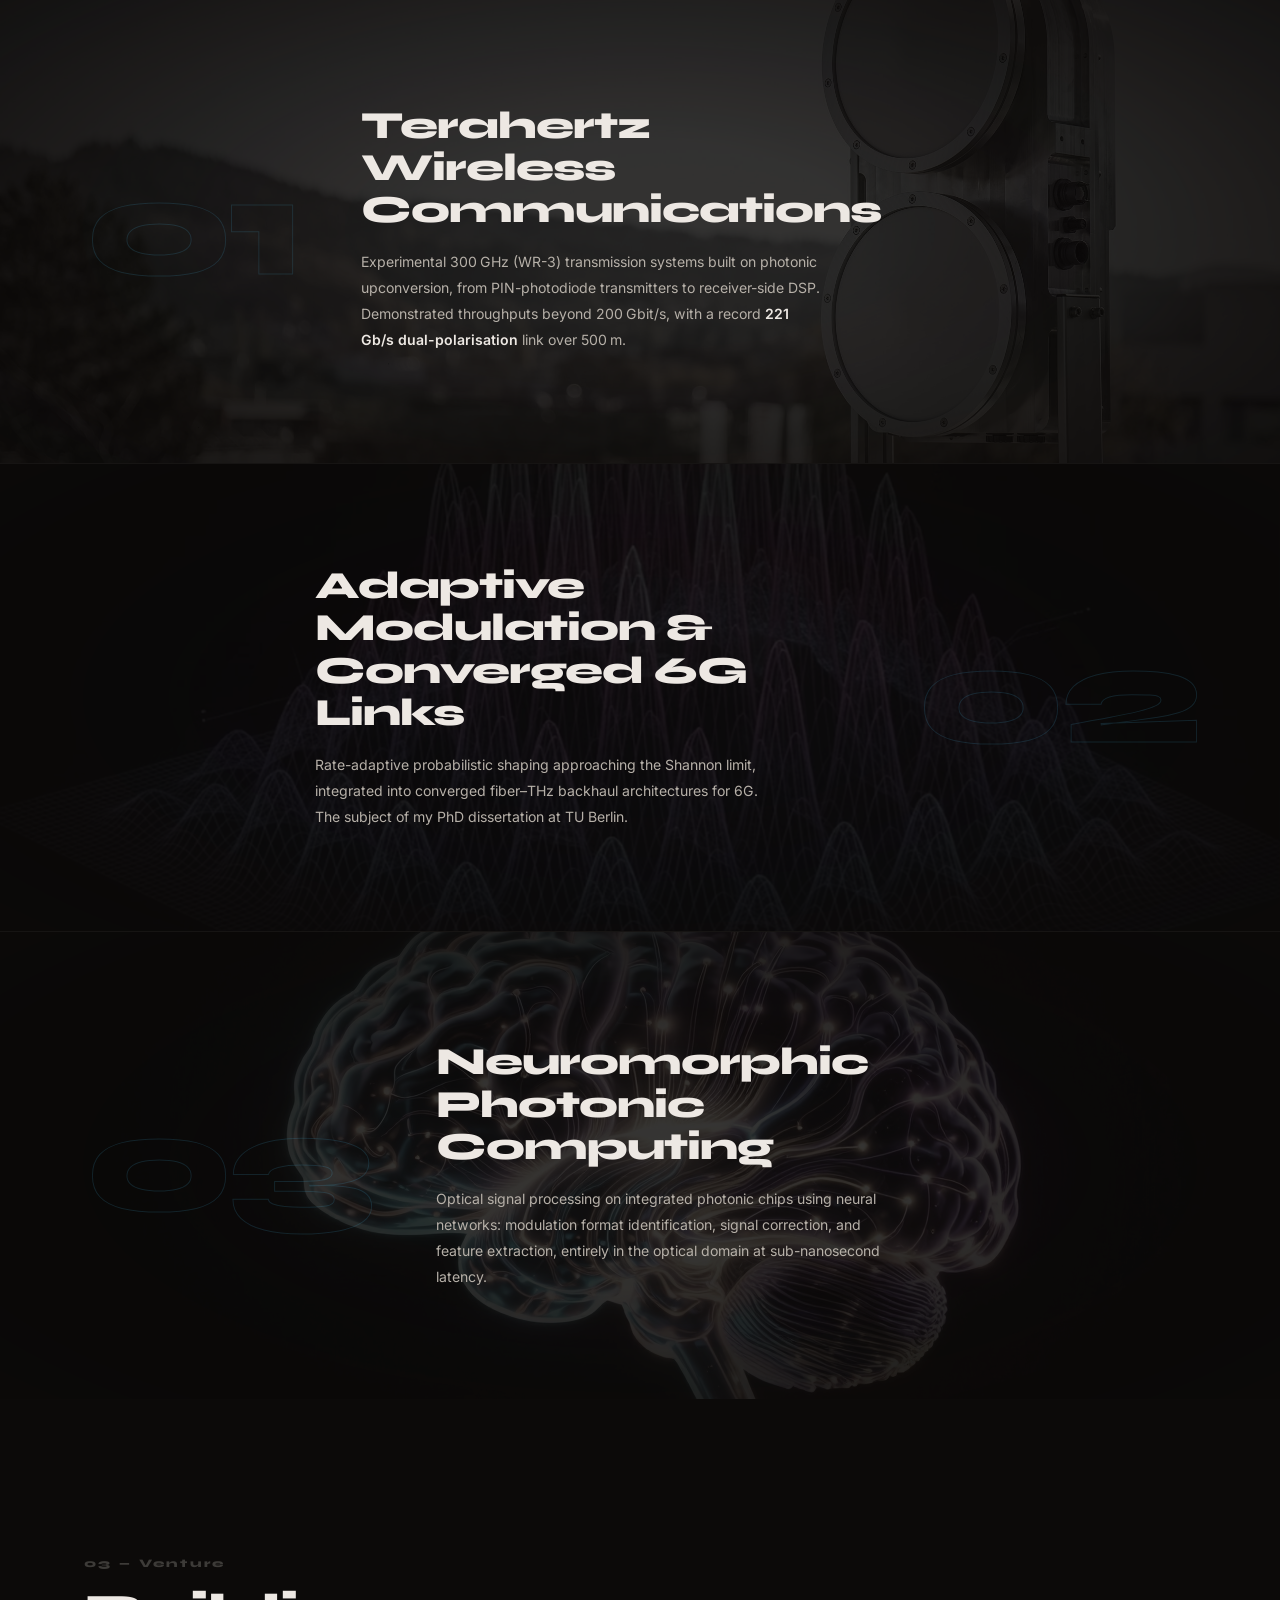
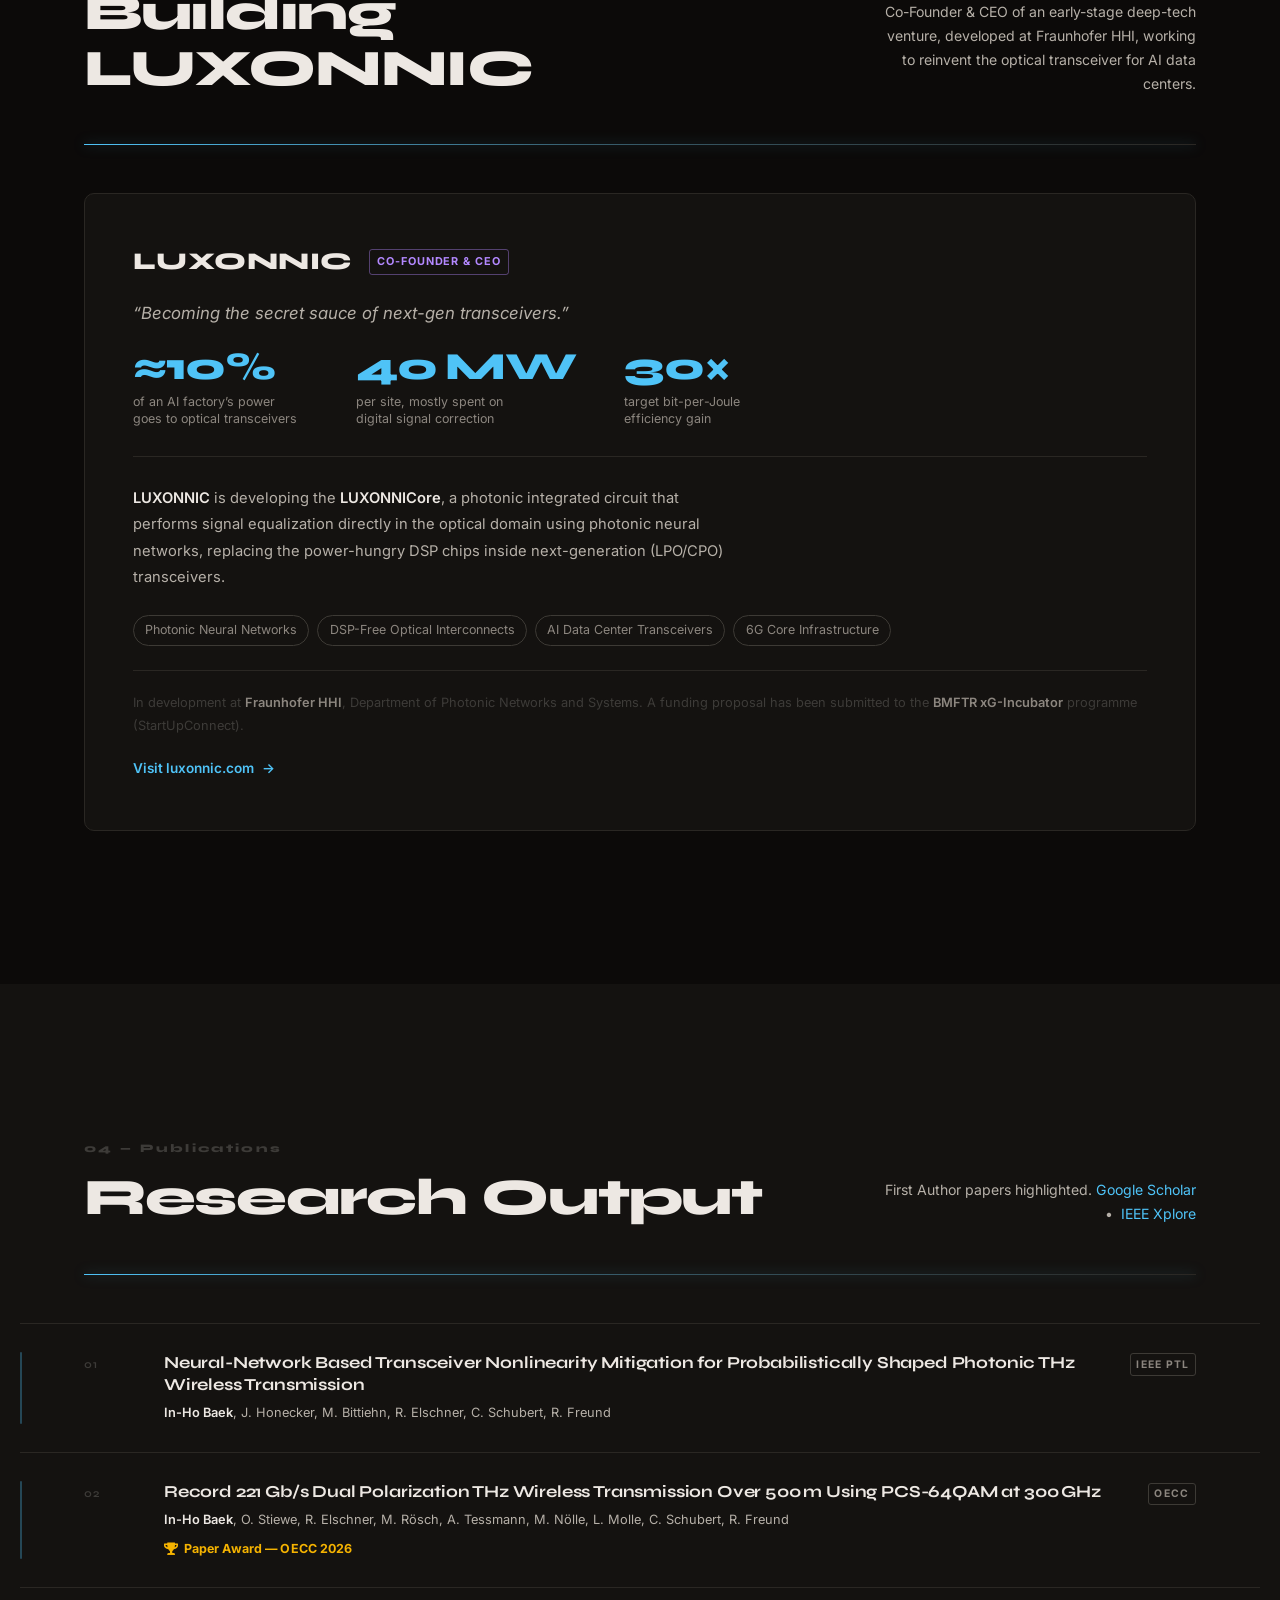
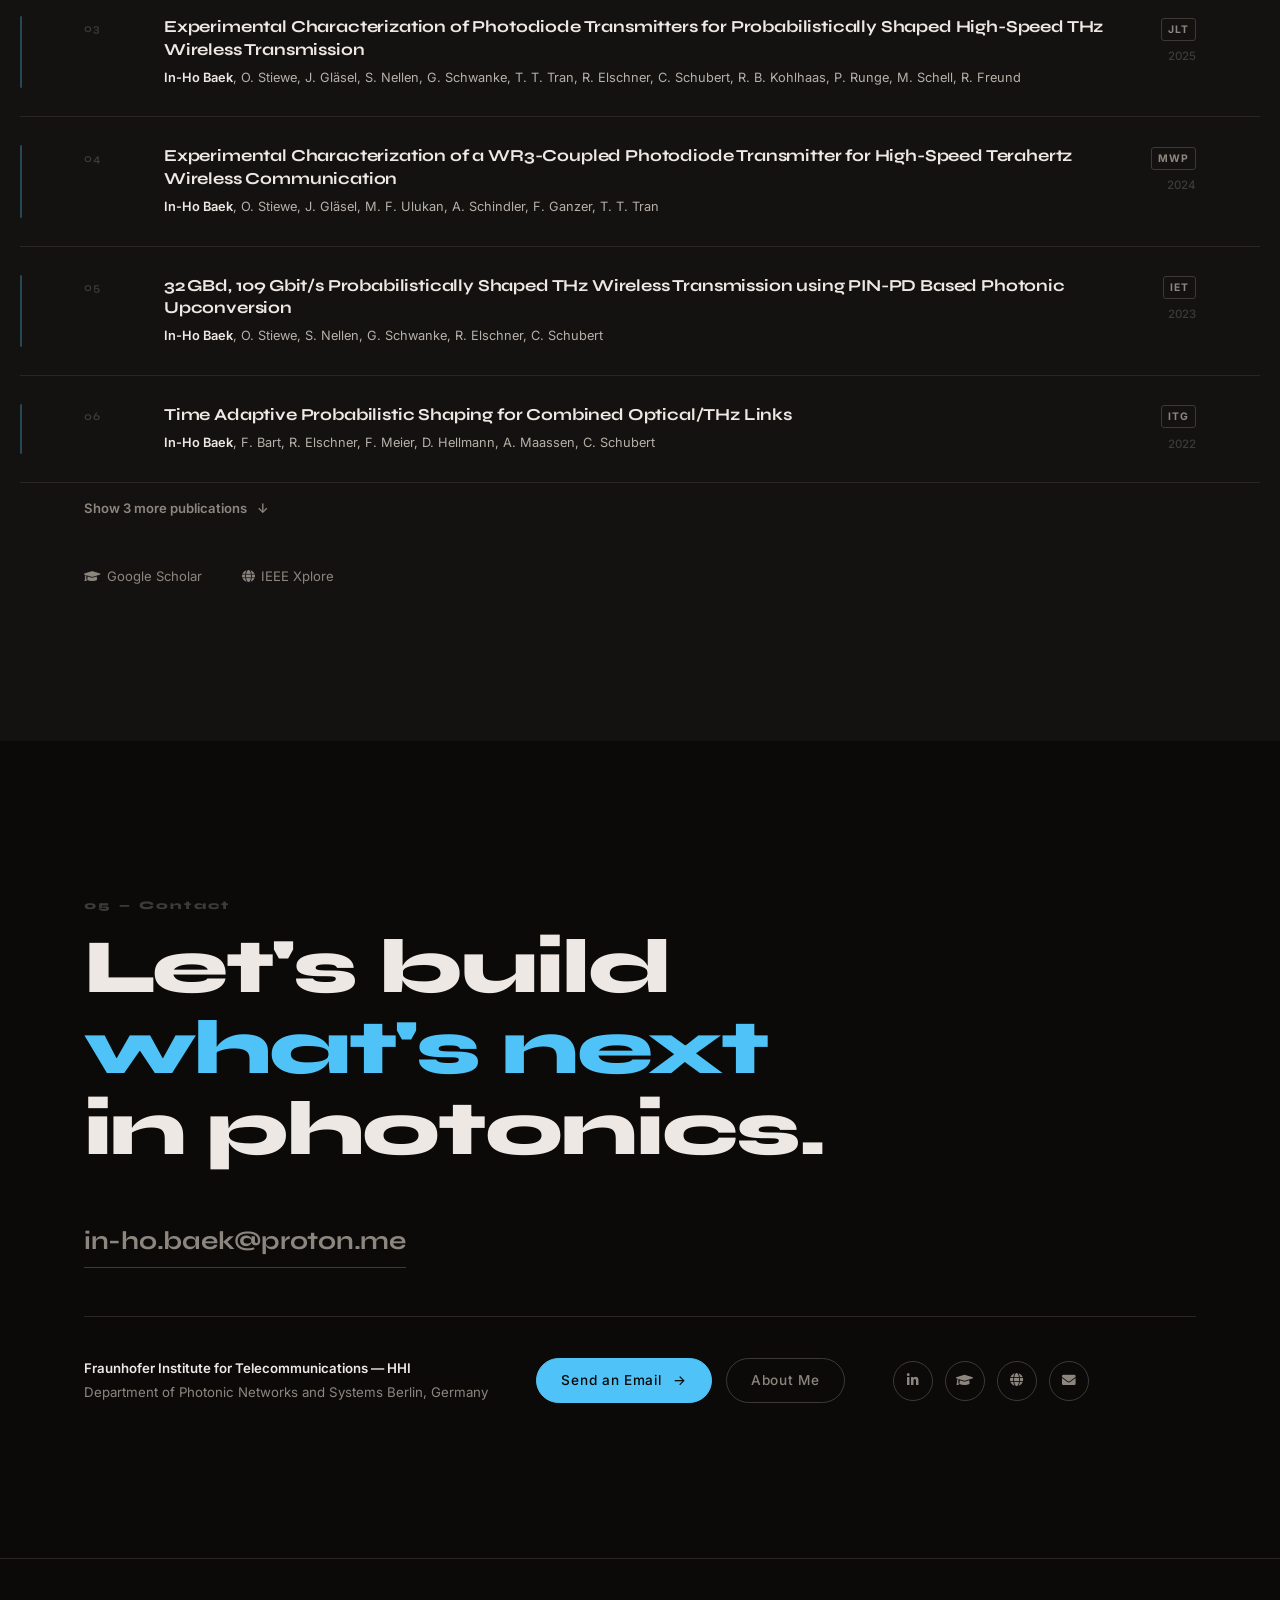
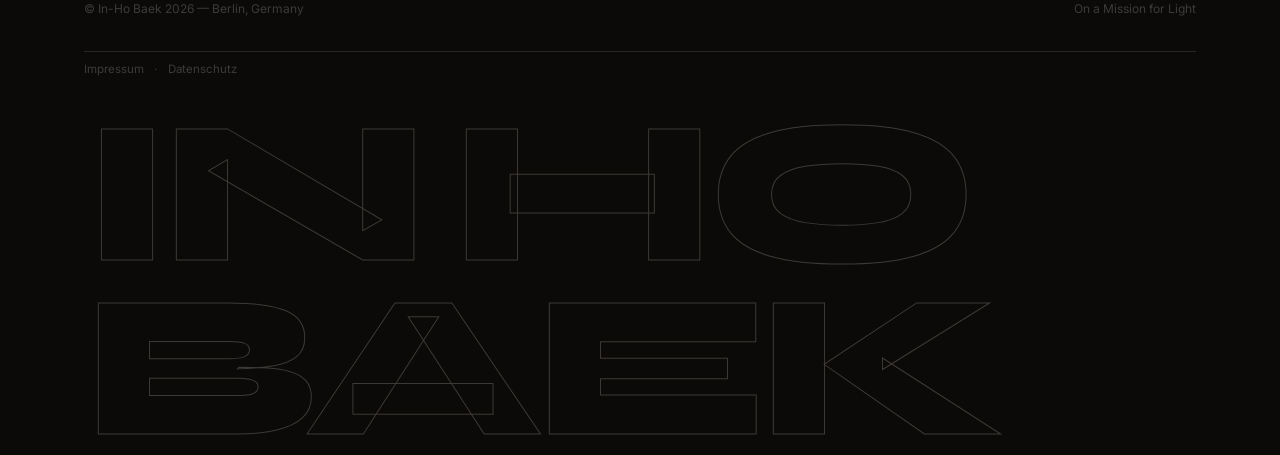
==== commit fd9b9661: "Load the LUXONNIC braid without an import map The stage used a <script type="importmap"> to resolve " ====
--- a/index.html
+++ b/index.html
@@ -666,9 +666,6 @@
 <script src="https://cdn.jsdelivr.net/npm/animejs@3.2.2/lib/anime.min.js"></script>
 <script src="assets/js/motion.js"></script>
 <script src="assets/js/intro.js"></script>
-<script type="importmap">
-{ "imports": { "three": "https://cdn.jsdelivr.net/npm/three@0.160.0/build/three.module.js" } }
-</script>
 <script type="module" src="assets/js/luxonnic-glb.js"></script>
 </body>
 </html>
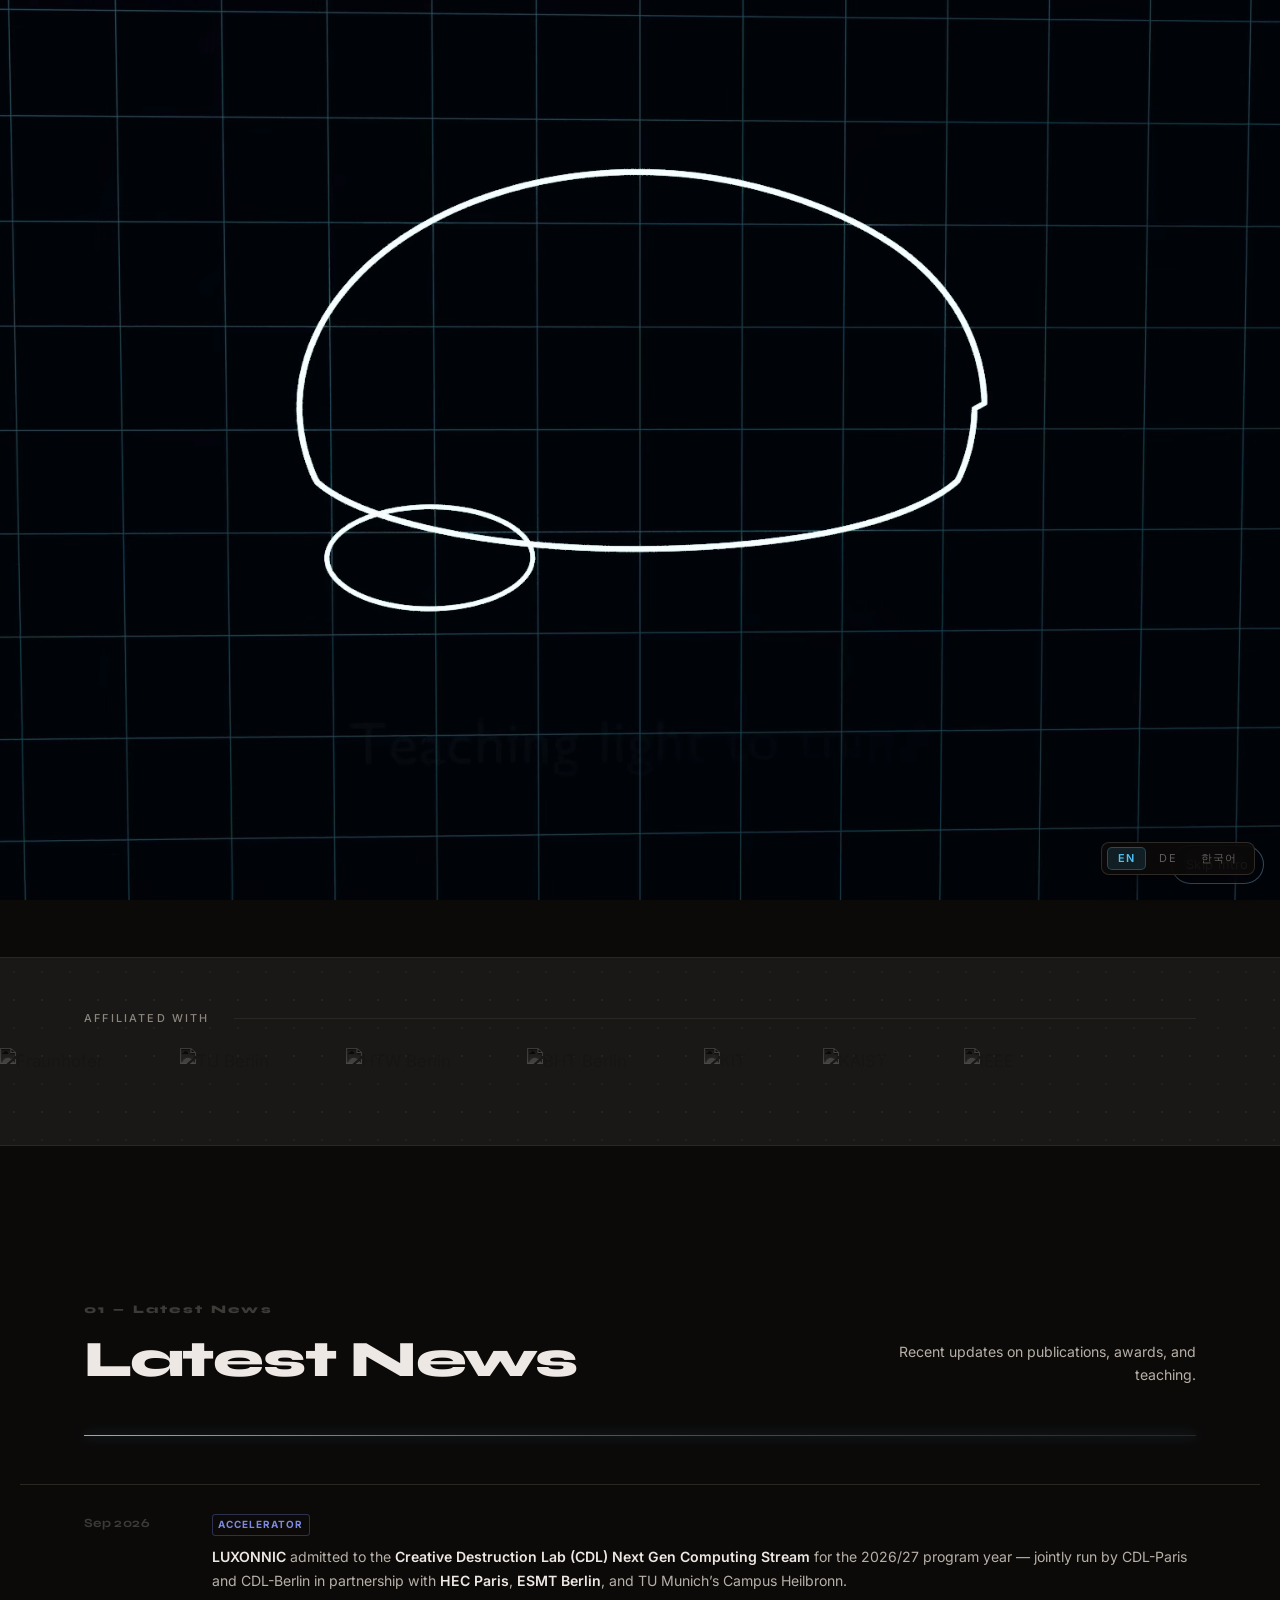
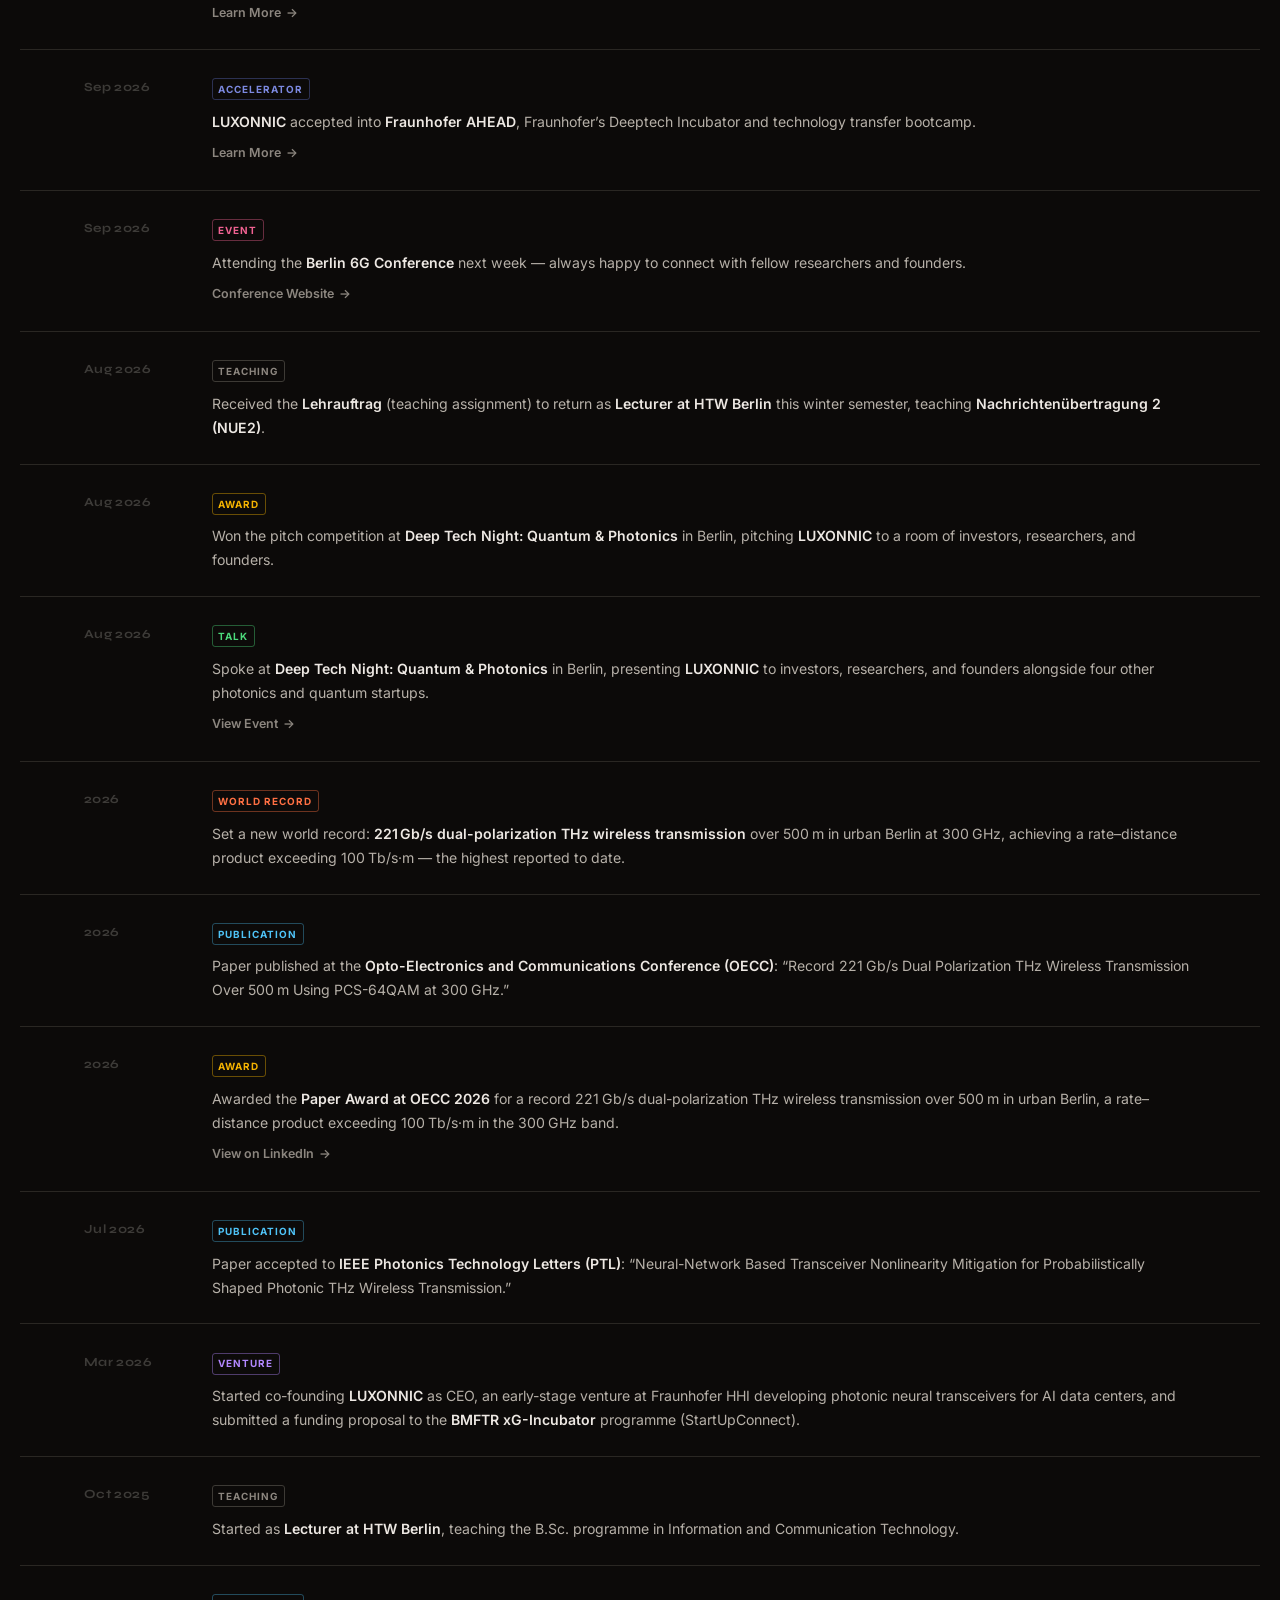
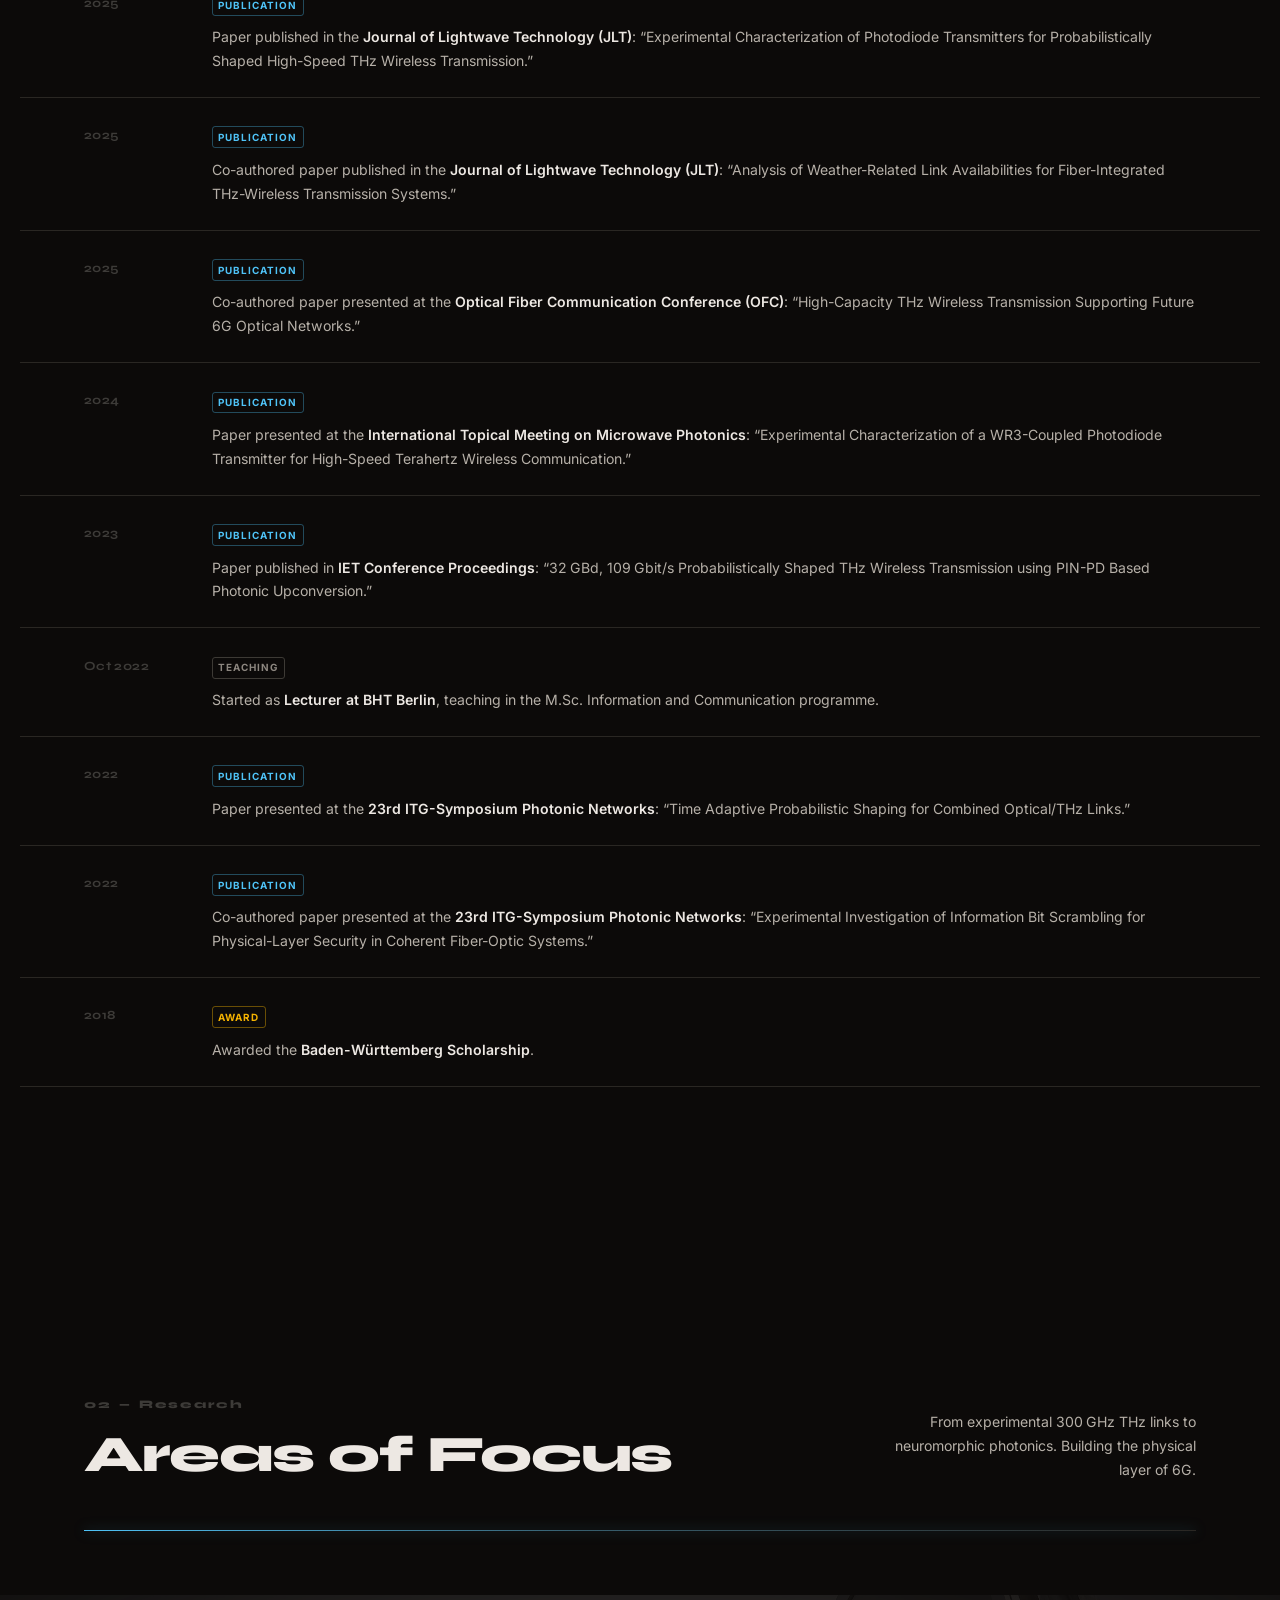
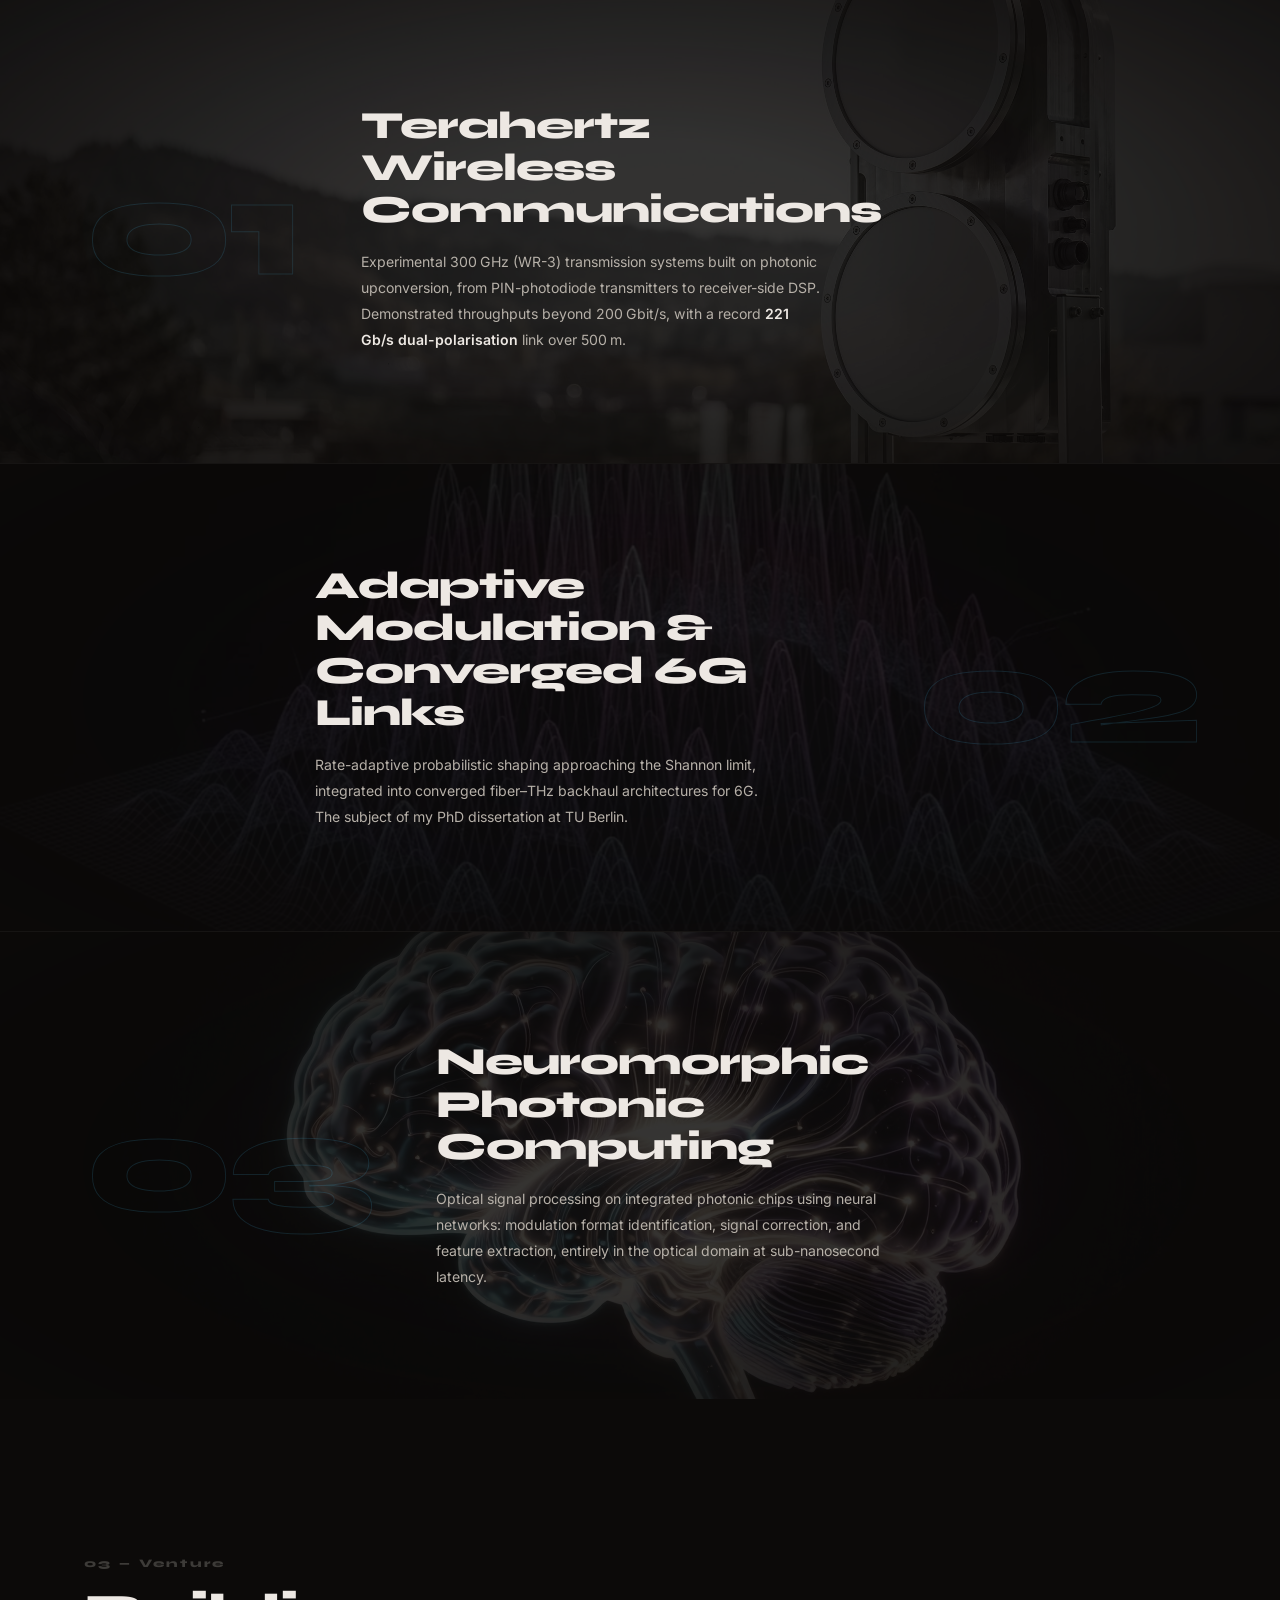
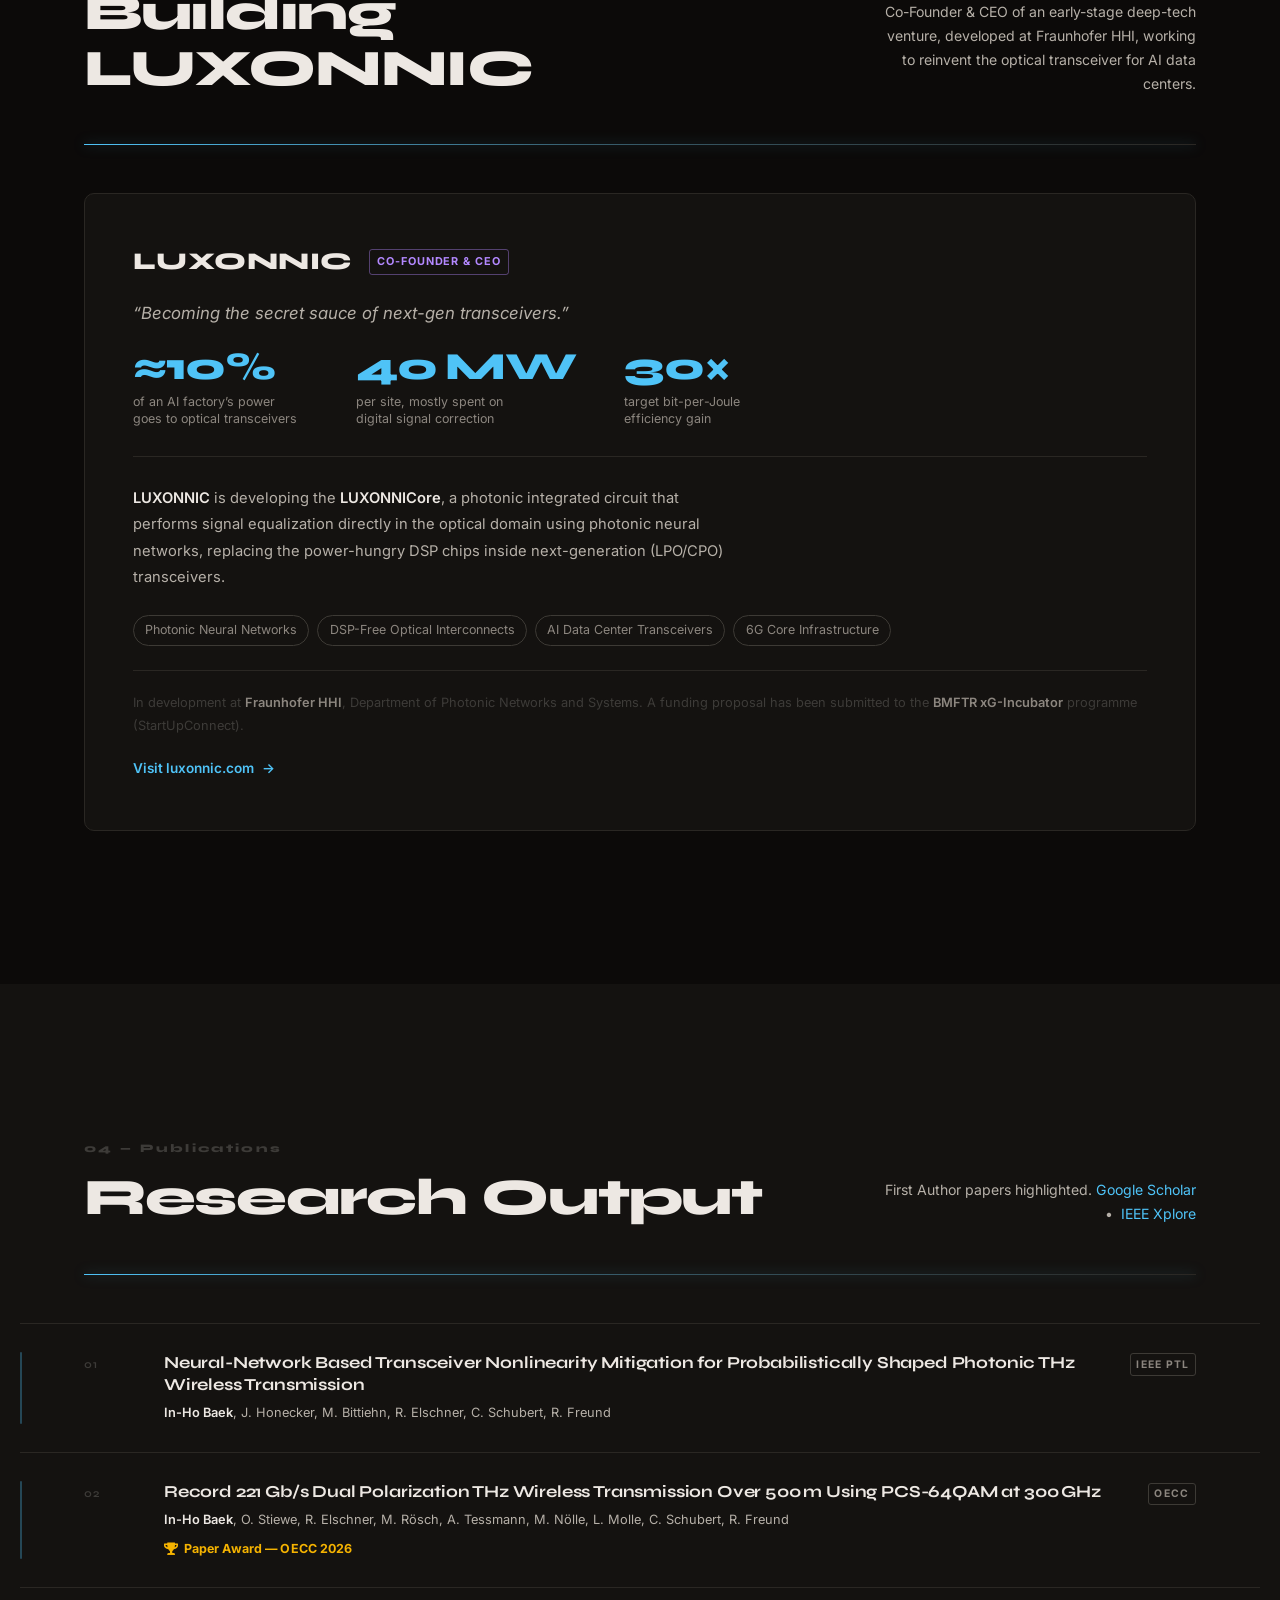
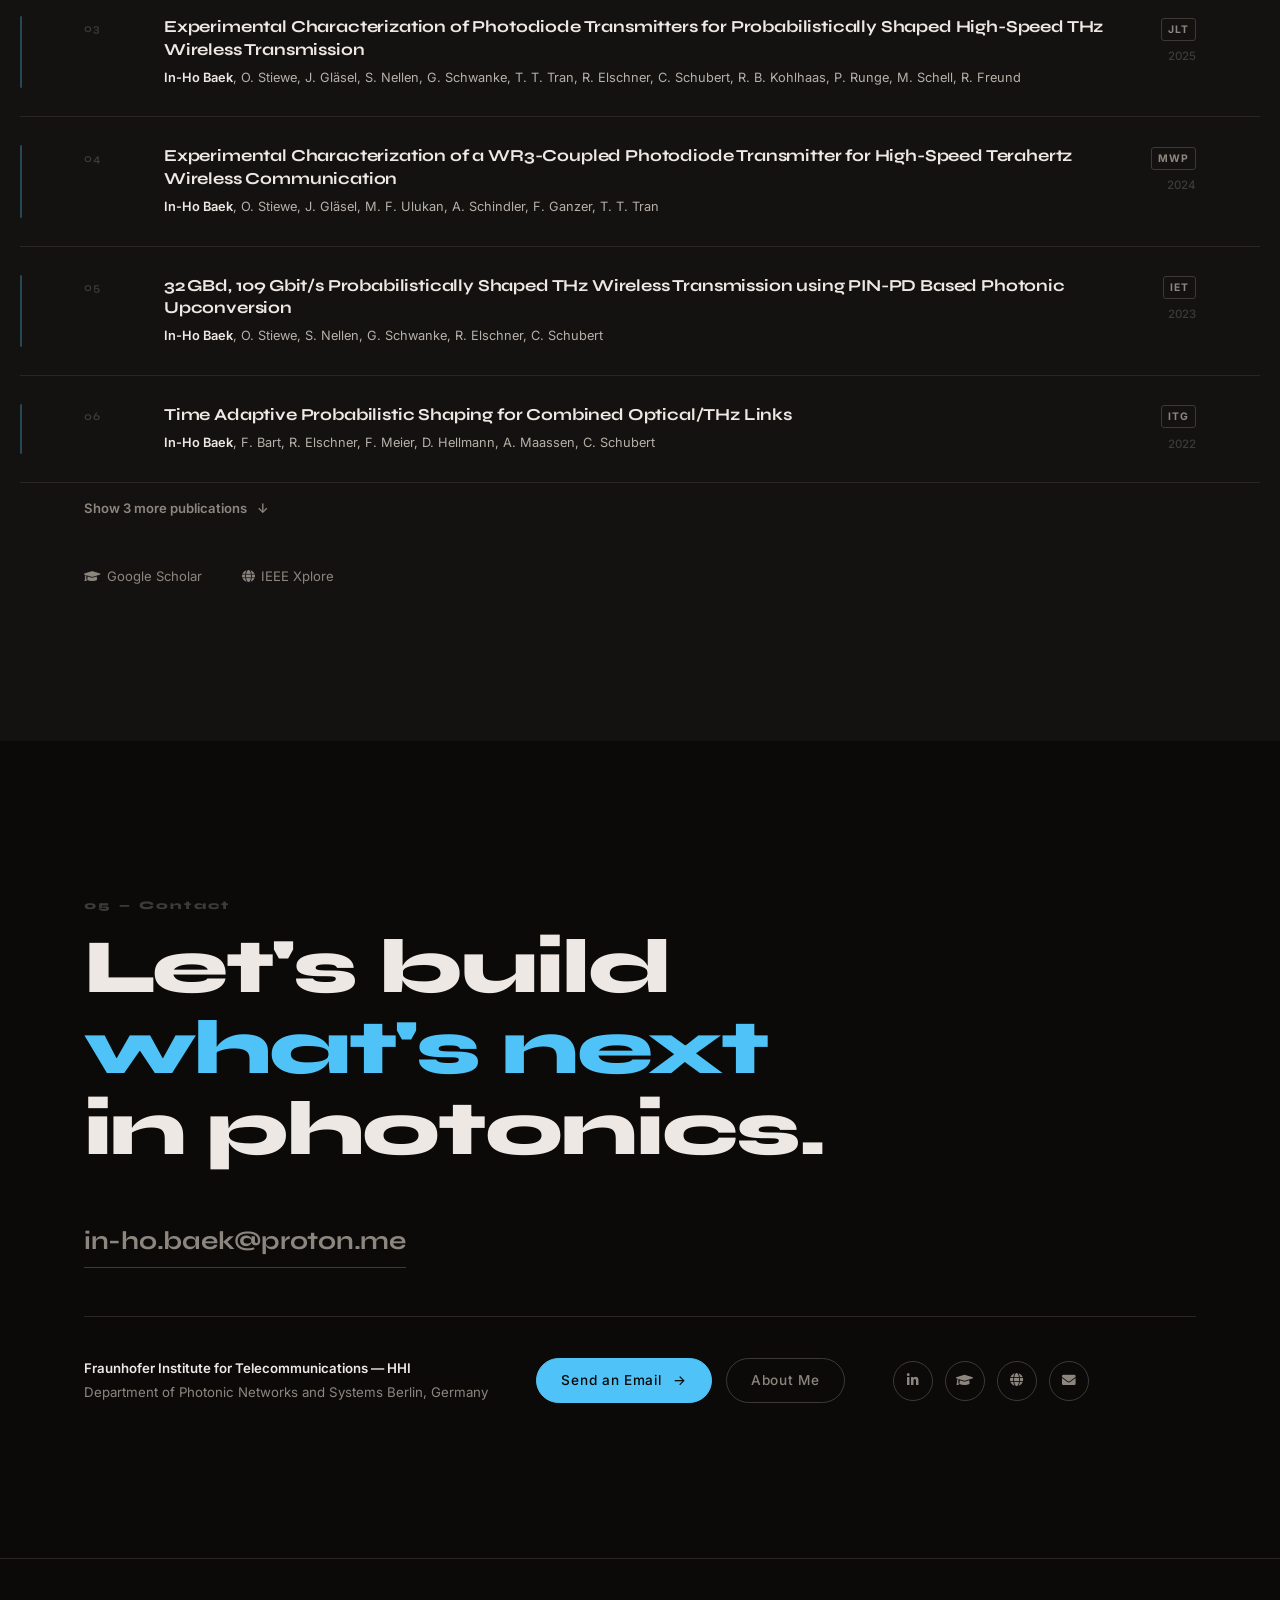
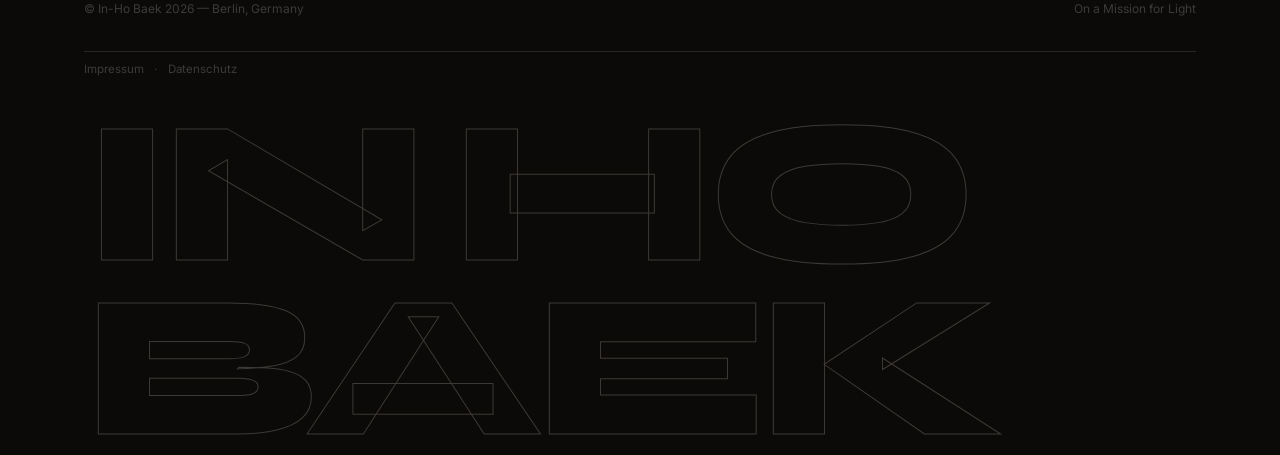
==== commit 1dd66251: "Replace the intro video with a real-time WebGL scene The "Teaching light to think" intro was a pre-r" ====
--- a/index.html
+++ b/index.html
@@ -12,10 +12,13 @@
 
 <!-- ── Intro: "Teaching light to think" (plays once per browser session) ── -->
 <div class="intro" id="intro" role="dialog" aria-label="Intro: Teaching light to think">
-  <video class="intro-video" id="introVideo" muted playsinline preload="auto"
+  <div class="intro-scene" id="introScene" aria-hidden="true"></div>
+  <p class="intro-title">Teaching light to think</p>
+  <!-- Fallback only: shown when WebGL is unavailable (see assets/js/intro.js) -->
+  <video class="intro-video" id="introVideo" muted playsinline preload="none"
          poster="assets/video/teaching-light-poster.jpg">
+    <source src="assets/video/teaching-light.mp4" type="video/mp4" />
     <source src="assets/video/teaching-light.webm" type="video/webm" />
-    <source src="assets/video/teaching-light.mp4" type="video/mp4" />
   </video>
   <button type="button" class="intro-skip" id="introSkip">Skip intro</button>
 </div>
--- a/assets/css/style.css
+++ b/assets/css/style.css
@@ -1598,6 +1598,36 @@
   display: block;
   background: #03060c;
 }
+/* Real-time intro scene (assets/js/intro-scene.js) */
+.intro-scene {
+  position: absolute;
+  inset: 0;
+}
+.intro-scene canvas {
+  width: 100%;
+  height: 100%;
+  display: block;
+}
+.intro-title {
+  position: absolute;
+  left: 50%;
+  bottom: 15%;
+  margin: 0;
+  transform: translate(-50%, 8px);
+  white-space: nowrap;
+  pointer-events: none;
+  font-family: 'Syne', sans-serif;
+  font-weight: 600;
+  font-size: clamp(1rem, 3vw, 1.9rem);
+  letter-spacing: 0.04em;
+  color: rgba(225, 244, 255, 0.92);
+  opacity: 0;
+  transition: opacity 1.1s var(--ease), transform 1.1s var(--ease);
+}
+.intro.is-title-on .intro-title {
+  opacity: 1;
+  transform: translate(-50%, 0);
+}
 .intro-skip {
   position: absolute;
   right: 16px;
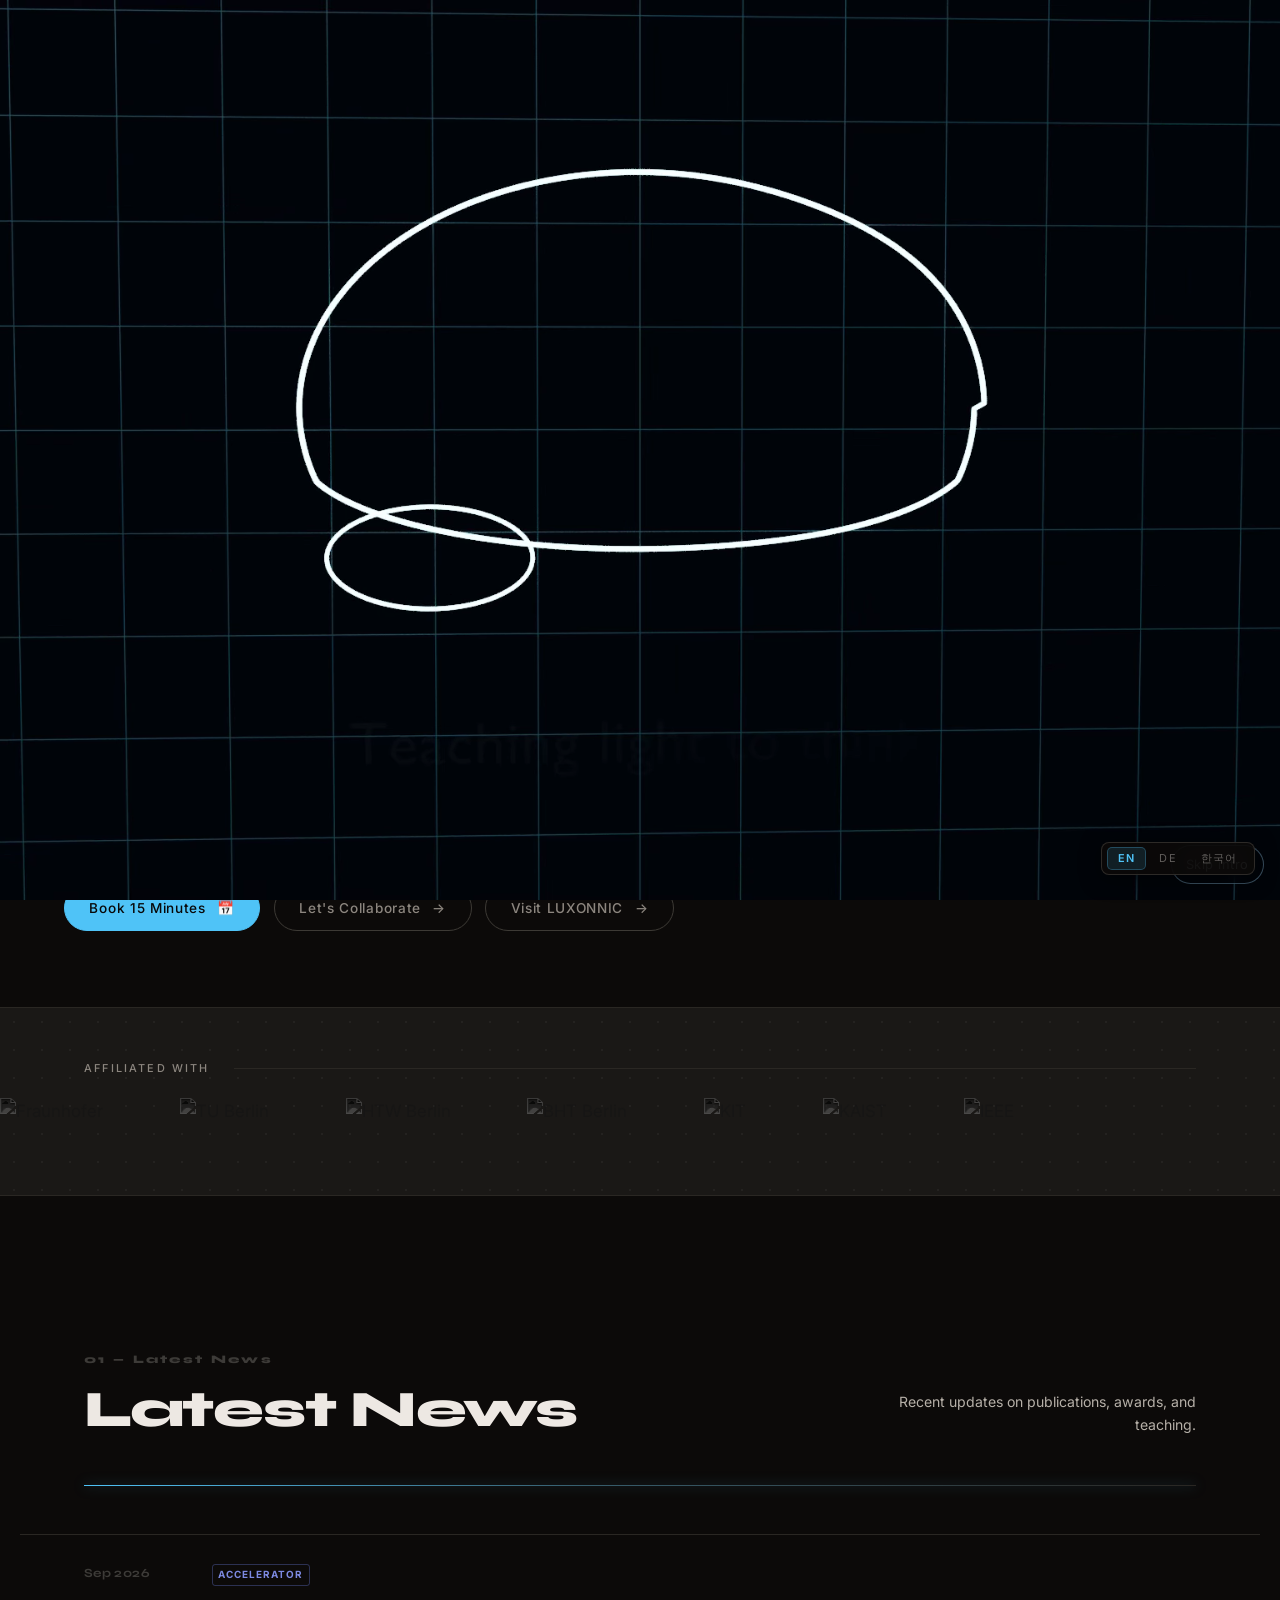
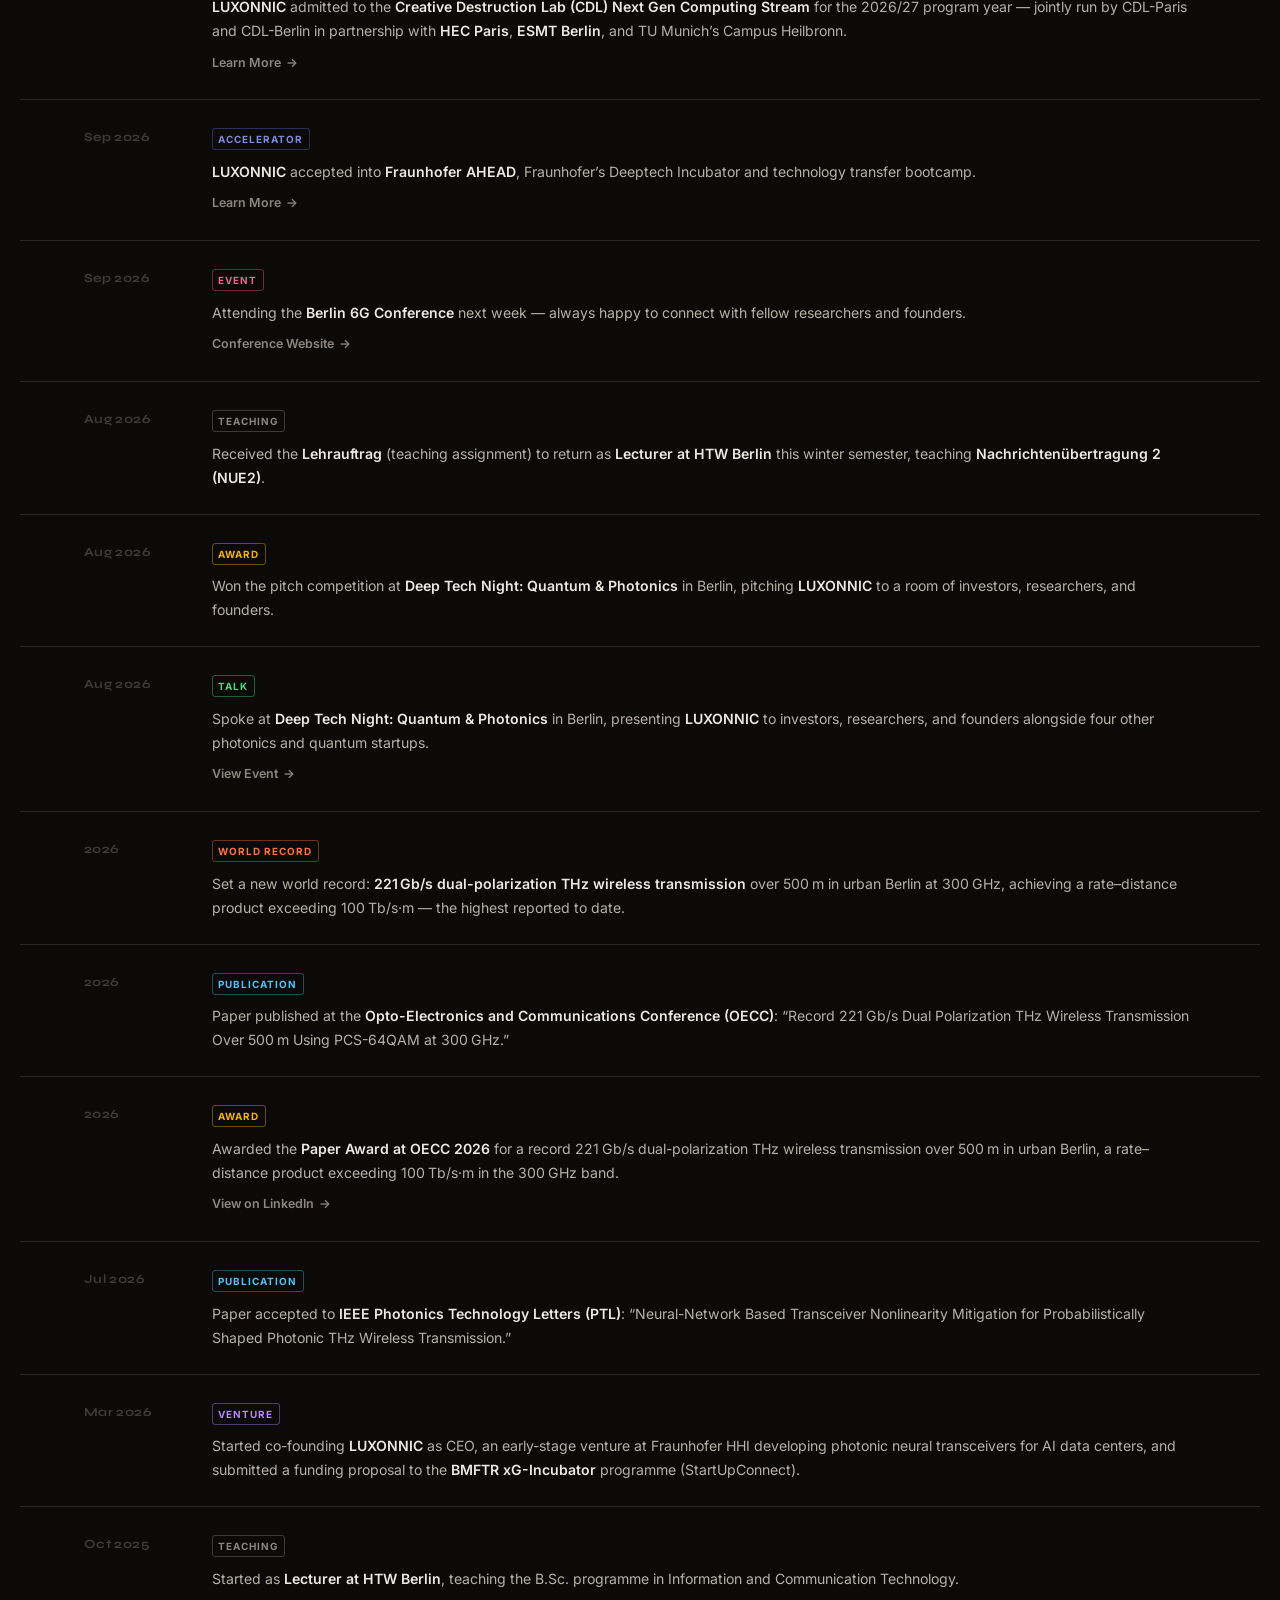
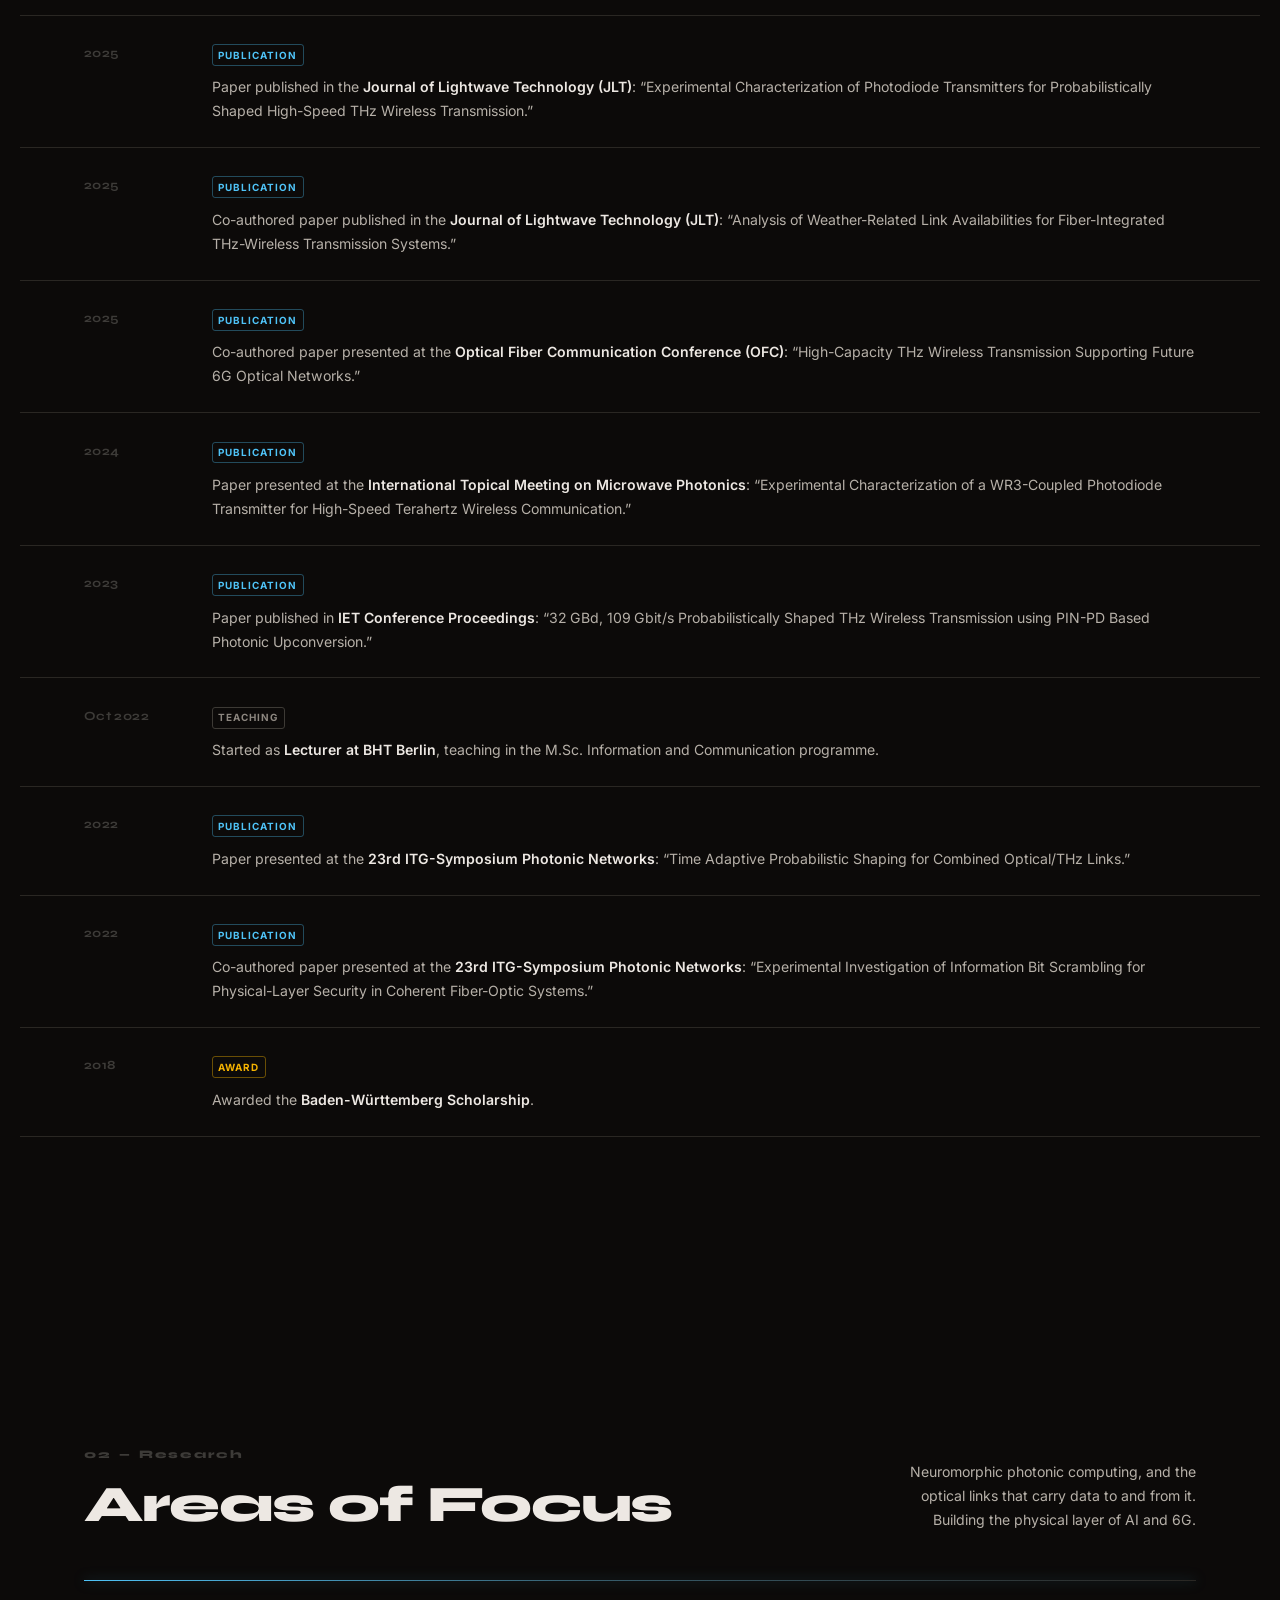
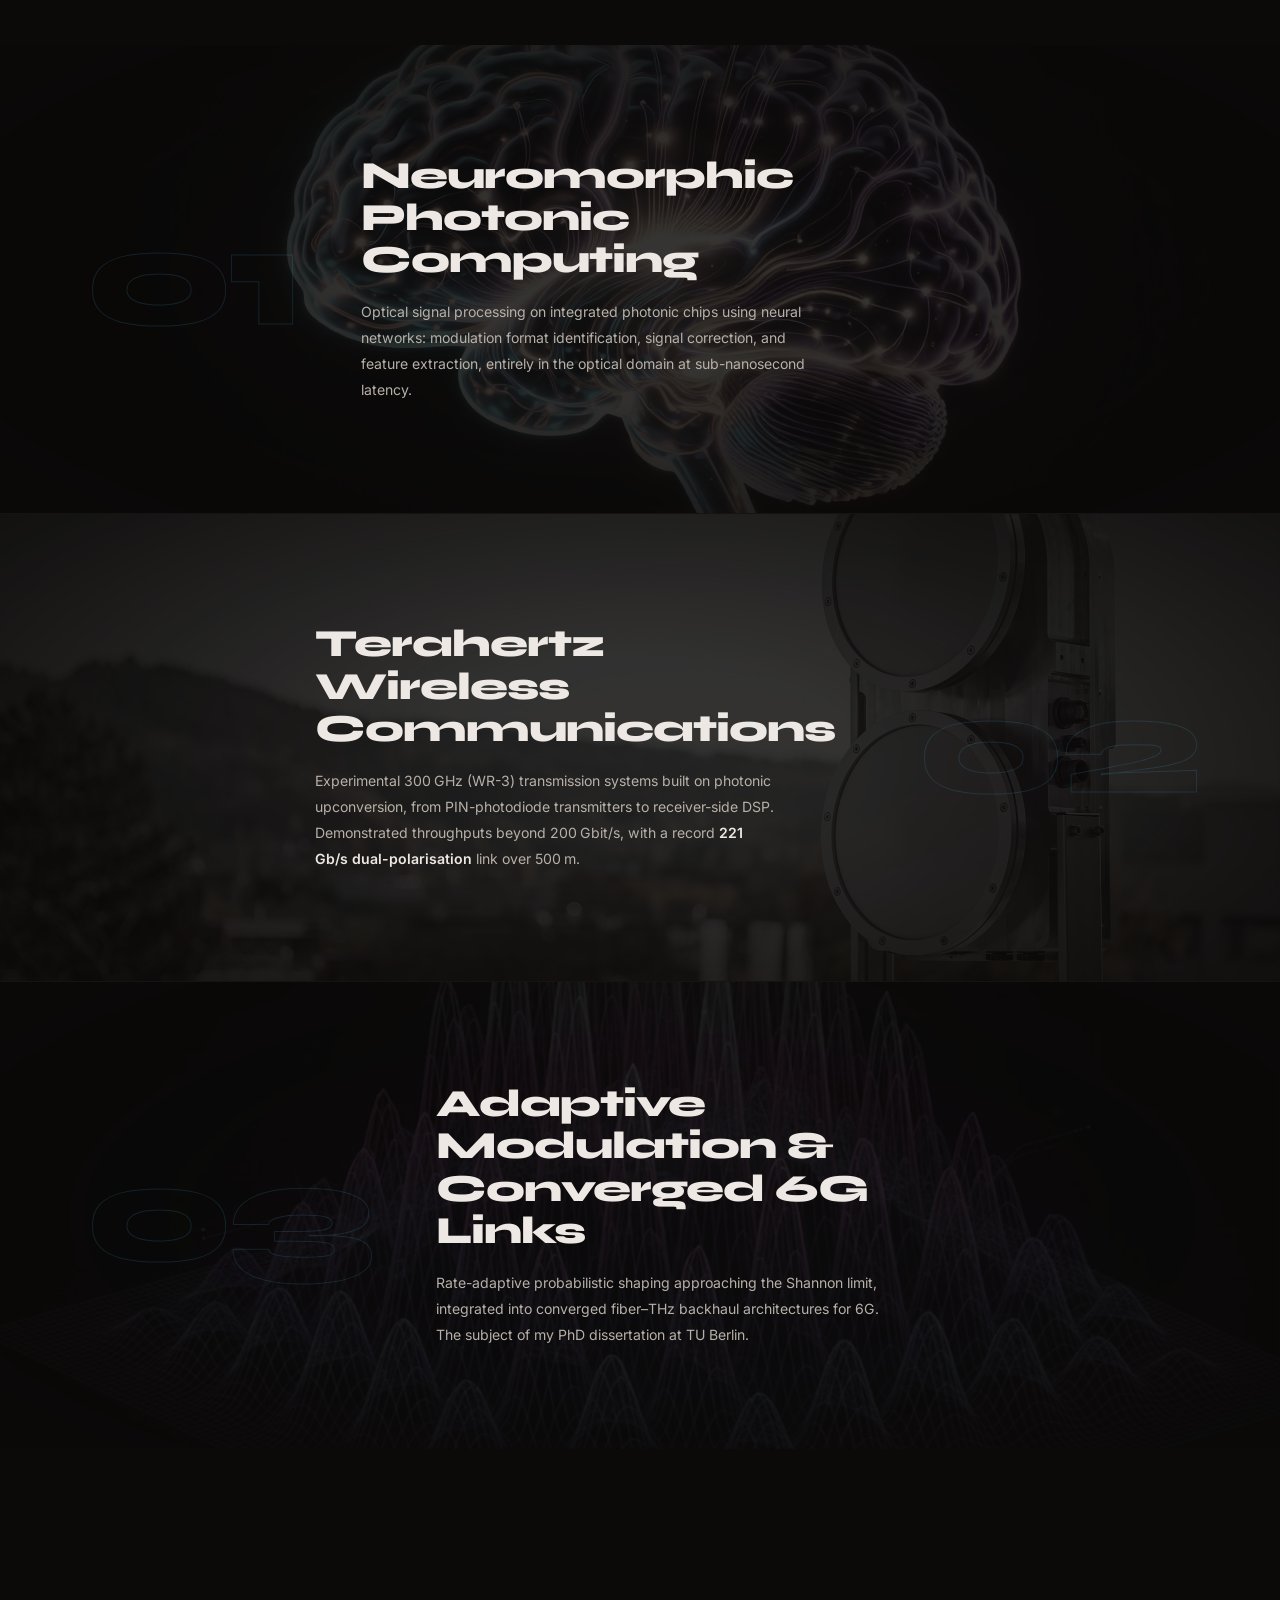
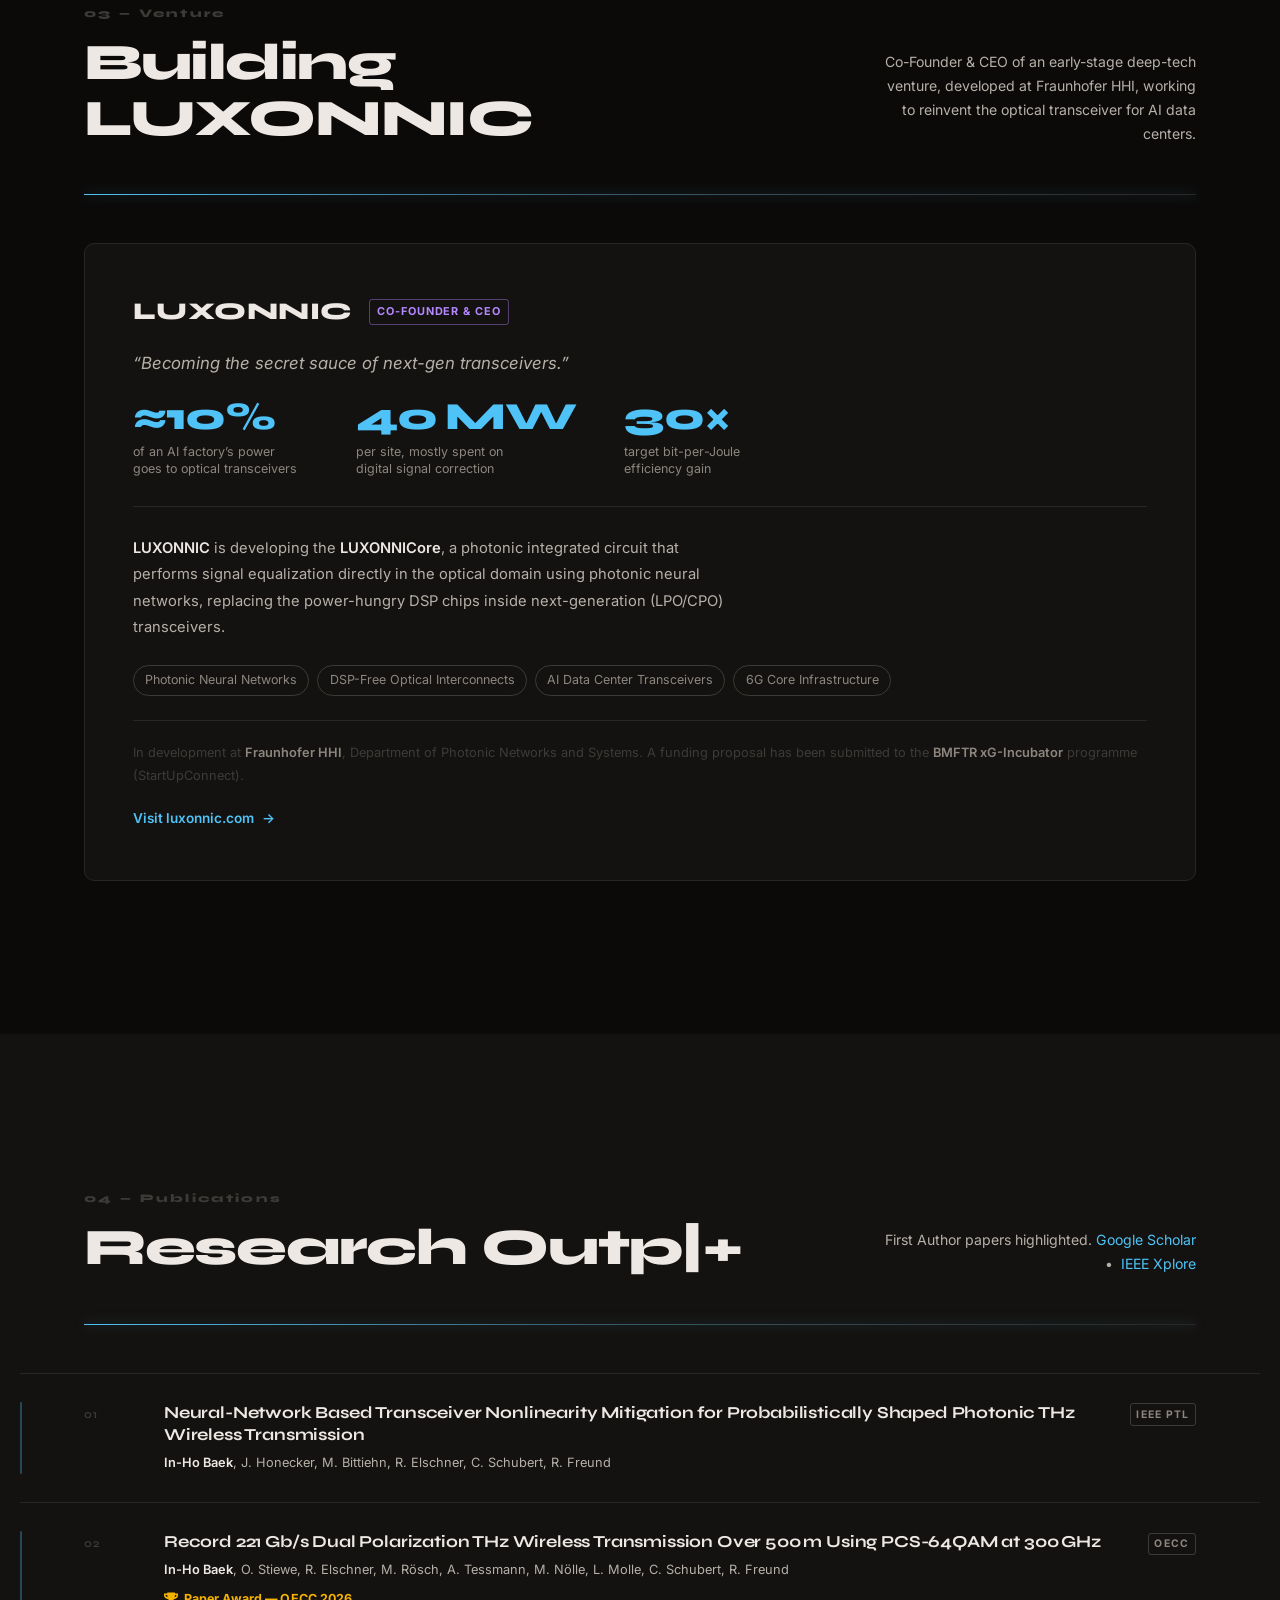
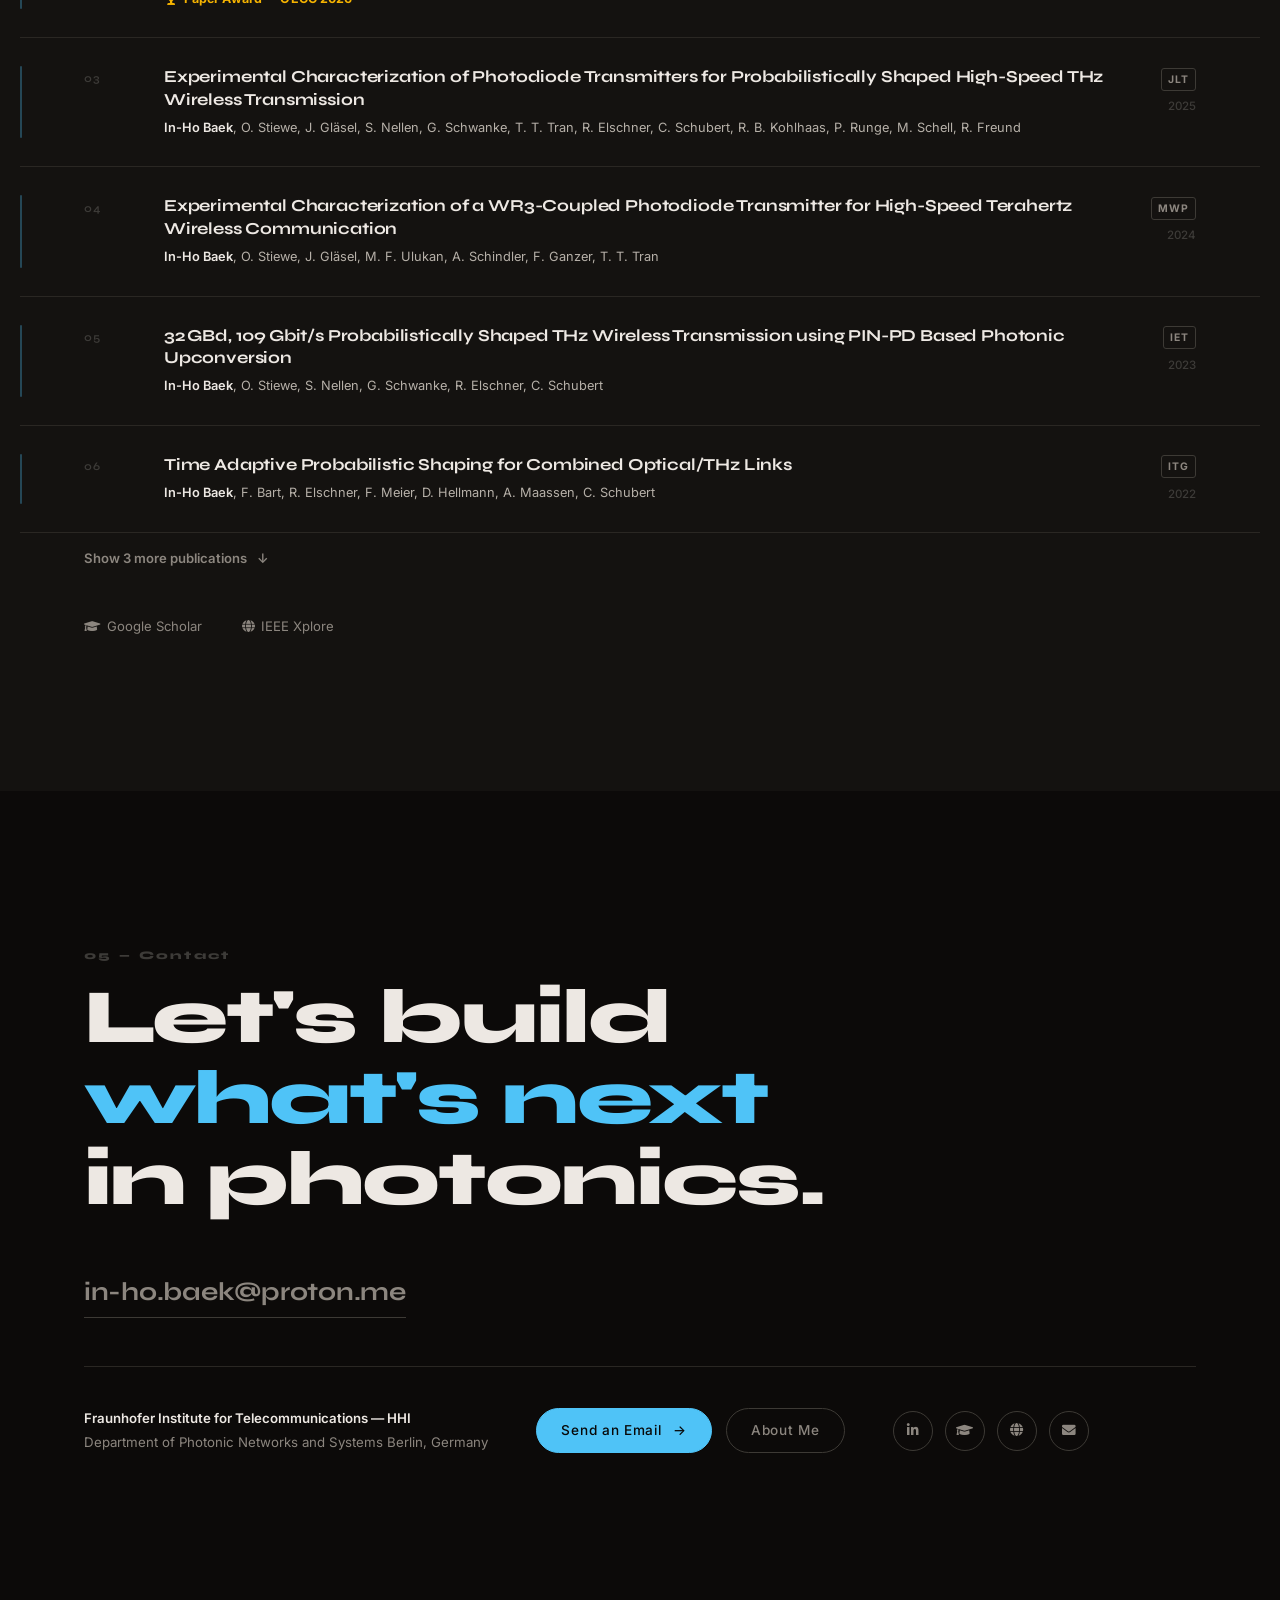
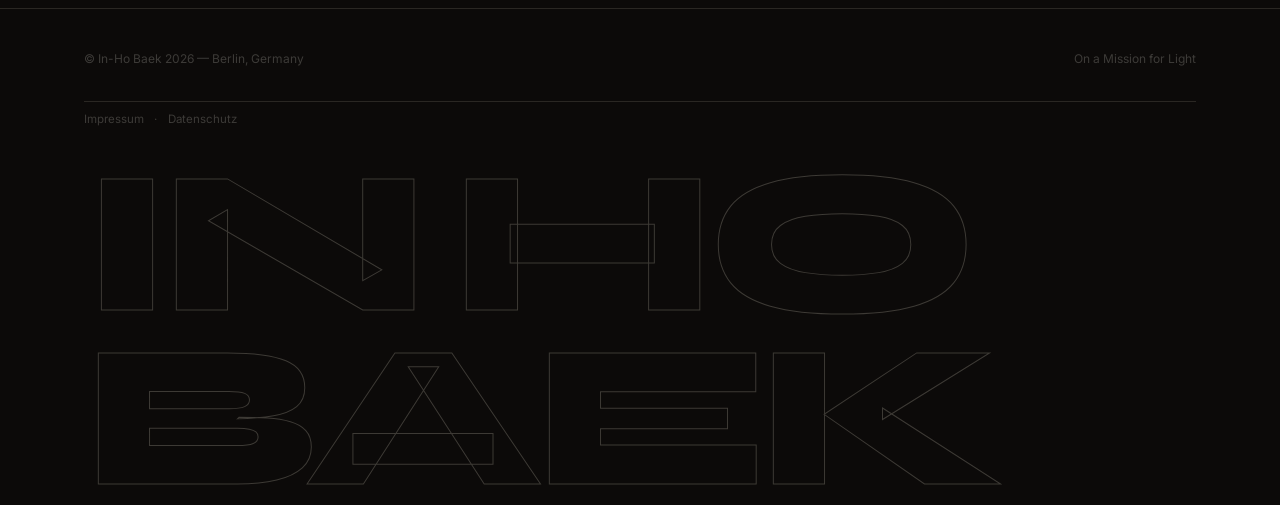
==== commit 603fb6d0: "Lead the site with photonic computing instead of THz The hero, banner, intro icons, meta description" ====
--- a/index.html
+++ b/index.html
@@ -4,7 +4,7 @@
   <meta charset="utf-8" />
   <meta name="viewport" content="width=device-width, initial-scale=1" />
   <title>In-Ho Baek — On a Mission for Light</title>
-  <meta name="description" content="Scientist at Fraunhofer HHI, PhD (Dr.-Ing.) at TU Berlin, and Co-Founder & CEO of LUXONNIC — advancing 6G photonic networks, THz wireless beyond 200 Gbit/s, and photonic neural transceivers for AI infrastructure." />
+  <meta name="description" content="Scientist at Fraunhofer HHI, PhD (Dr.-Ing.) at TU Berlin, and Co-Founder & CEO of LUXONNIC — advancing neuromorphic photonic computing, photonic neural transceivers for AI infrastructure, and 6G photonic networks." />
   <link rel="icon" href="data:image/svg+xml,<svg xmlns=%22http://www.w3.org/2000/svg%22 viewBox=%220 0 100 100%22><text y=%22.9em%22 font-size=%2290%22>💡</text></svg>" />
   <link rel="stylesheet" href="assets/css/style.css" />
 </head>
@@ -61,16 +61,17 @@
     <h1 class="hero-name">In&#8209;Ho Baek</h1>
 
     <p class="hero-headline display" data-i18n-html="hero.headline">
-      Advancing <span class="accent-text">6G Photonic</span><br>
-      Networks &amp;<br>
-      THz Wireless
+      Advancing <span class="accent-text">Photonic Computing</span><br>
+      for AI &amp;<br>
+      6G Networks
     </p>
 
     <div class="hero-meta">
       <p class="hero-desc" data-i18n-html="hero.desc">
-        At Fraunhofer HHI in Berlin, I build experimental THz systems beyond
-        200&thinsp;Gbit/s at&nbsp;300&thinsp;GHz. I&rsquo;m also Co-Founder &amp; CEO of
-        <strong>LUXONNIC</strong>, reinventing the optical transceiver for AI infrastructure.
+        At Fraunhofer HHI in Berlin, I research neuromorphic photonic computing: neural
+        networks on integrated photonic chips that process signals entirely in the optical
+        domain. As Co-Founder &amp; CEO of <strong>LUXONNIC</strong>, I bring this to the
+        optical transceivers that AI data centers depend on.
       </p>
       <div class="hero-actions">
         <a href="book.html" class="btn btn-primary">
@@ -343,8 +344,8 @@
         <h2 class="section-title display" data-scroll data-scroll-speed="0.06" data-i18n="sec.01.title">Areas of Focus</h2>
       </div>
       <p class="section-head-right" data-i18n-html="sec.01.desc">
-        From experimental 300&thinsp;GHz THz links to neuromorphic photonics.
-        Building the physical layer of 6G.
+        Neuromorphic photonic computing, and the optical links that carry data to and from it.
+        Building the physical layer of AI and 6G.
       </p>
     </div>
   </div>
@@ -353,43 +354,43 @@
 
     <div class="rp" data-rp="0">
       <div class="rp-visual">
-        <img class="rp-img" src="images/THz_PN.jpg" alt="" aria-hidden="true" />
+        <img class="rp-img" src="images/neuromorphic.png" alt="" aria-hidden="true" />
       </div>
       <div class="rp-body container">
         <span class="rp-num" aria-hidden="true">01</span>
         <div class="rp-content">
-          <h3 data-i18n-html="research.1.title">Terahertz Wireless<br />Communications</h3>
-          <p data-i18n-html="research.1.text">Experimental 300&thinsp;GHz (WR-3) transmission systems built on photonic upconversion, from PIN-photodiode transmitters to receiver-side DSP. Demonstrated throughputs beyond 200&thinsp;Gbit/s, with a record <strong>221&thinsp;Gb/s dual-polarisation</strong> link over 500&thinsp;m.</p>
-        </div>
-      </div>
-    </div>
+          <h3 data-i18n-html="research.3.title">Neuromorphic<br />Photonic Computing</h3>
+          <p data-i18n-html="research.3.text">Optical signal processing on integrated photonic chips using neural networks: modulation format identification, signal correction, and feature extraction, entirely in the optical domain at sub-nanosecond latency.</p>
+        </div>
+      </div>
+    </div>
+
 
     <div class="rp rp--flip" data-rp="1">
       <div class="rp-visual">
-        <img class="rp-img" src="images/pcsdark.png" alt="" aria-hidden="true" style="object-position: center 65%;" />
+        <img class="rp-img" src="images/THz_PN.jpg" alt="" aria-hidden="true" />
       </div>
       <div class="rp-body container">
         <span class="rp-num" aria-hidden="true">02</span>
         <div class="rp-content">
-          <h3 data-i18n-html="research.2.title">Adaptive Modulation &amp;<br />Converged 6G Links</h3>
-          <p data-i18n-html="research.2.text">Rate-adaptive probabilistic shaping approaching the Shannon limit, integrated into converged fiber&ndash;THz backhaul architectures for 6G. The subject of my PhD dissertation at TU Berlin.</p>
+          <h3 data-i18n-html="research.1.title">Terahertz Wireless<br />Communications</h3>
+          <p data-i18n-html="research.1.text">Experimental 300&thinsp;GHz (WR-3) transmission systems built on photonic upconversion, from PIN-photodiode transmitters to receiver-side DSP. Demonstrated throughputs beyond 200&thinsp;Gbit/s, with a record <strong>221&thinsp;Gb/s dual-polarisation</strong> link over 500&thinsp;m.</p>
         </div>
       </div>
     </div>
 
     <div class="rp" data-rp="2">
       <div class="rp-visual">
-        <img class="rp-img" src="images/neuromorphic.png" alt="" aria-hidden="true" />
+        <img class="rp-img" src="images/pcsdark.png" alt="" aria-hidden="true" style="object-position: center 65%;" />
       </div>
       <div class="rp-body container">
         <span class="rp-num" aria-hidden="true">03</span>
         <div class="rp-content">
-          <h3 data-i18n-html="research.3.title">Neuromorphic<br />Photonic Computing</h3>
-          <p data-i18n-html="research.3.text">Optical signal processing on integrated photonic chips using neural networks: modulation format identification, signal correction, and feature extraction, entirely in the optical domain at sub-nanosecond latency.</p>
-        </div>
-      </div>
-    </div>
-
+          <h3 data-i18n-html="research.2.title">Adaptive Modulation &amp;<br />Converged 6G Links</h3>
+          <p data-i18n-html="research.2.text">Rate-adaptive probabilistic shaping approaching the Shannon limit, integrated into converged fiber&ndash;THz backhaul architectures for 6G. The subject of my PhD dissertation at TU Berlin.</p>
+        </div>
+      </div>
+    </div>
   </div>
 </section>
 
--- a/assets/css/style.css
+++ b/assets/css/style.css
@@ -1513,6 +1513,18 @@
 .luxonnic-glb-stage canvas {
   cursor: default;
 }
+/* anime.js light sweep across the stage on first view (assets/js/luxonnic-glb.js) */
+.stage-sweep {
+  position: absolute;
+  top: 0;
+  bottom: 0;
+  left: 0;
+  width: 60%;
+  pointer-events: none;
+  background: linear-gradient(90deg, transparent, rgba(160, 230, 255, 0.16), transparent);
+  transform: translateX(-100%);
+  z-index: 1;
+}
 
 .chip-stage canvas {
   position: absolute;
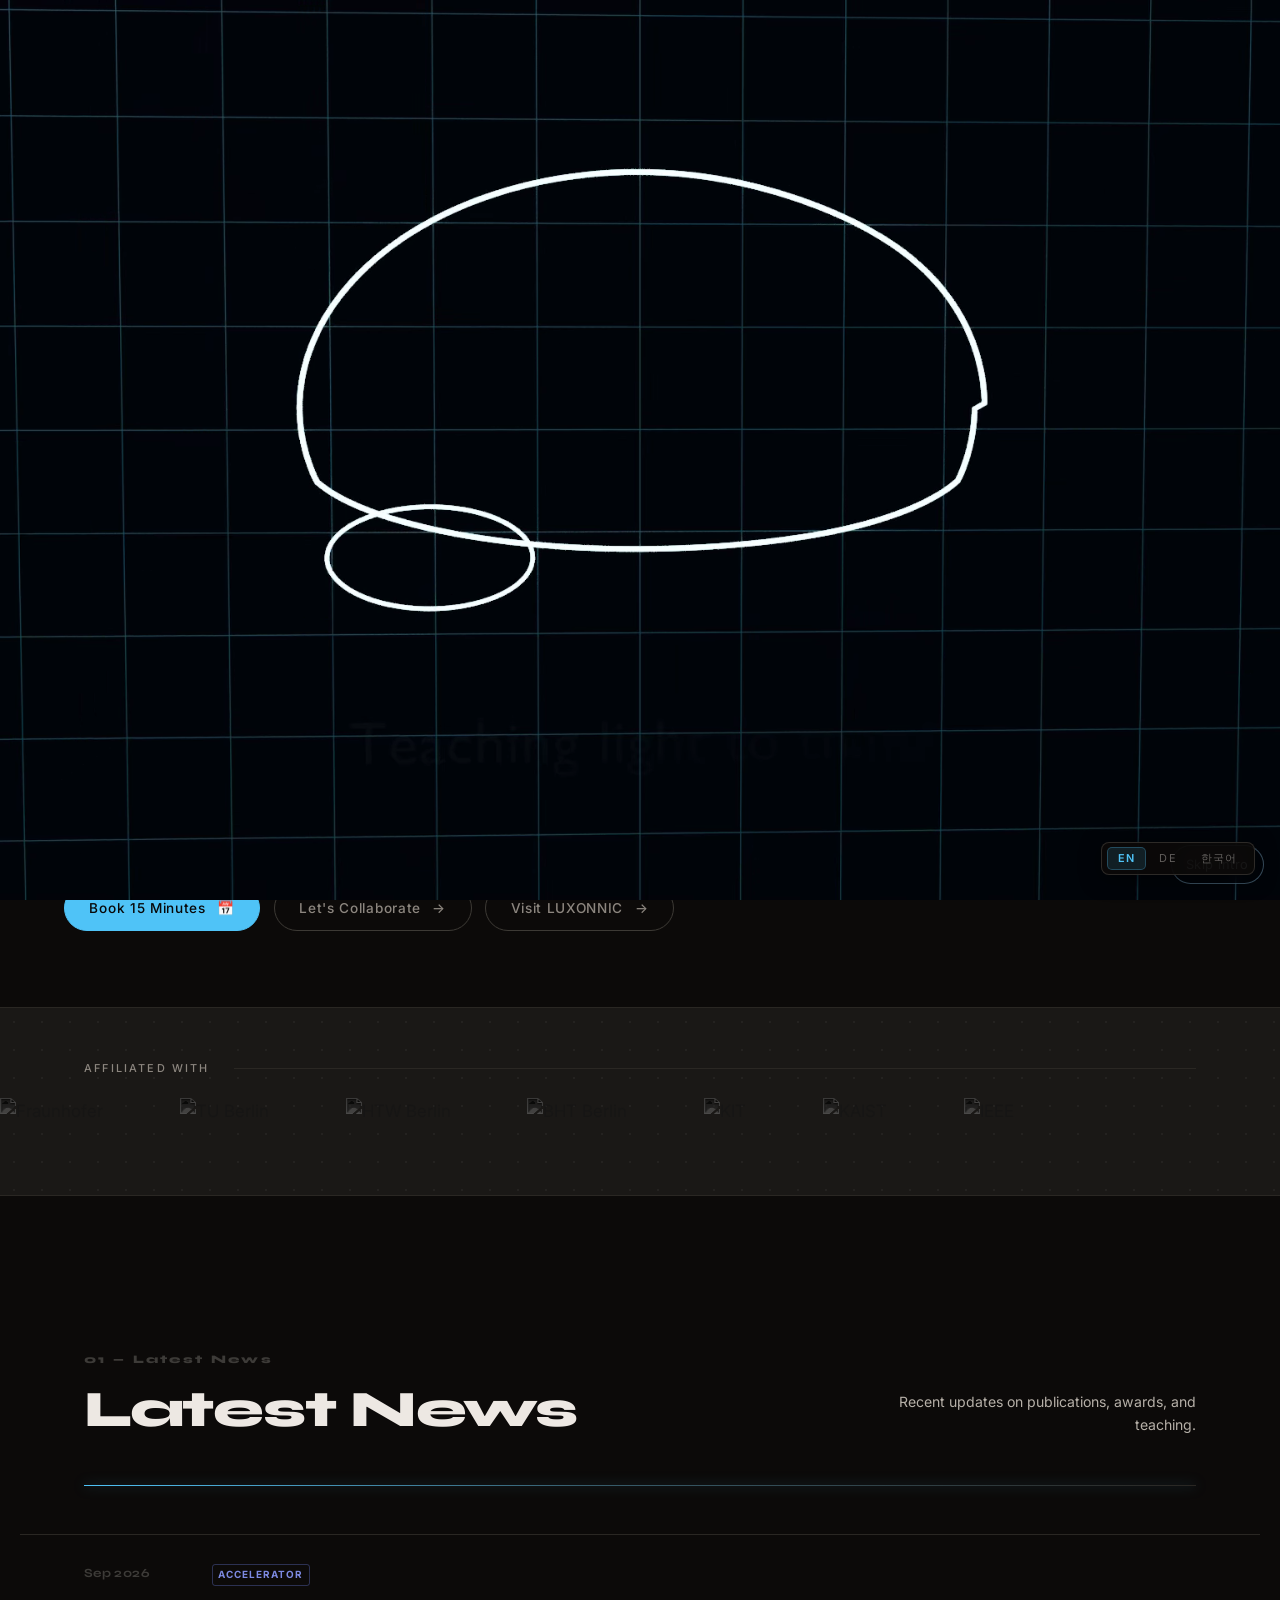
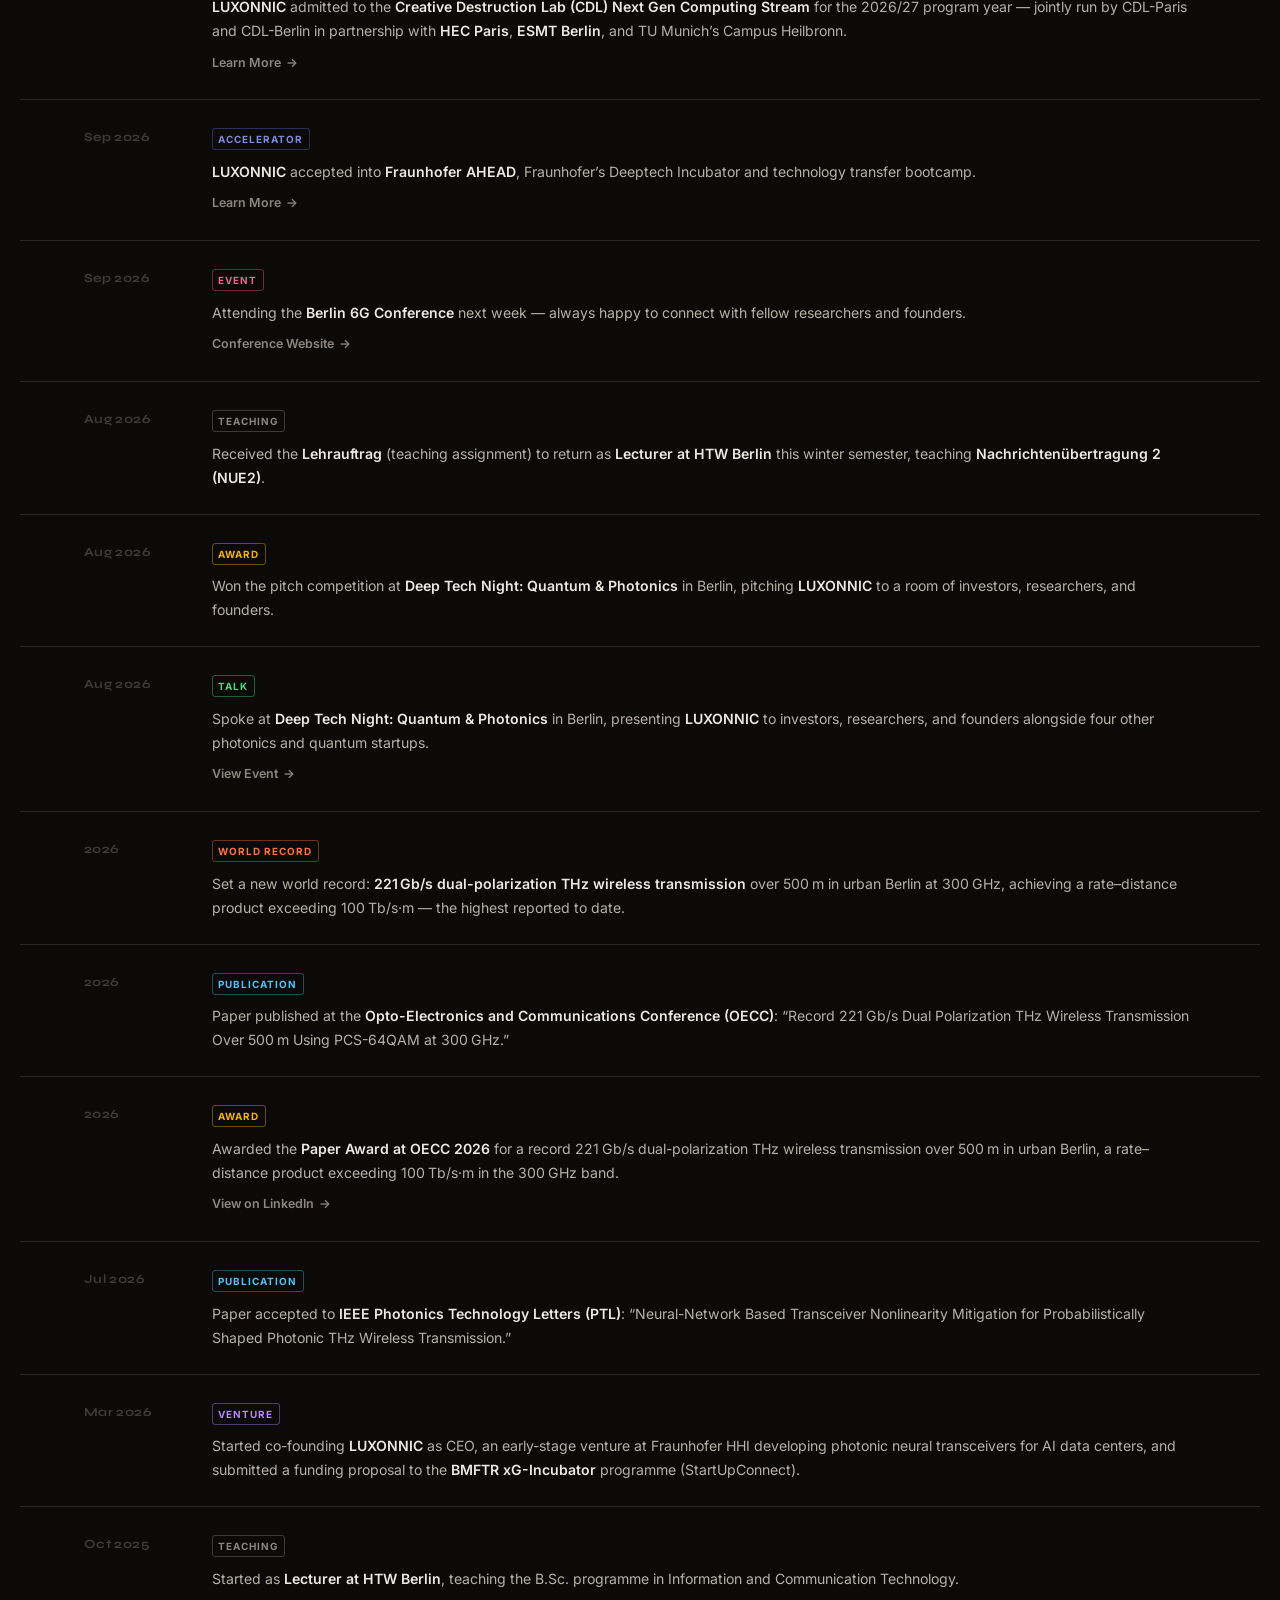
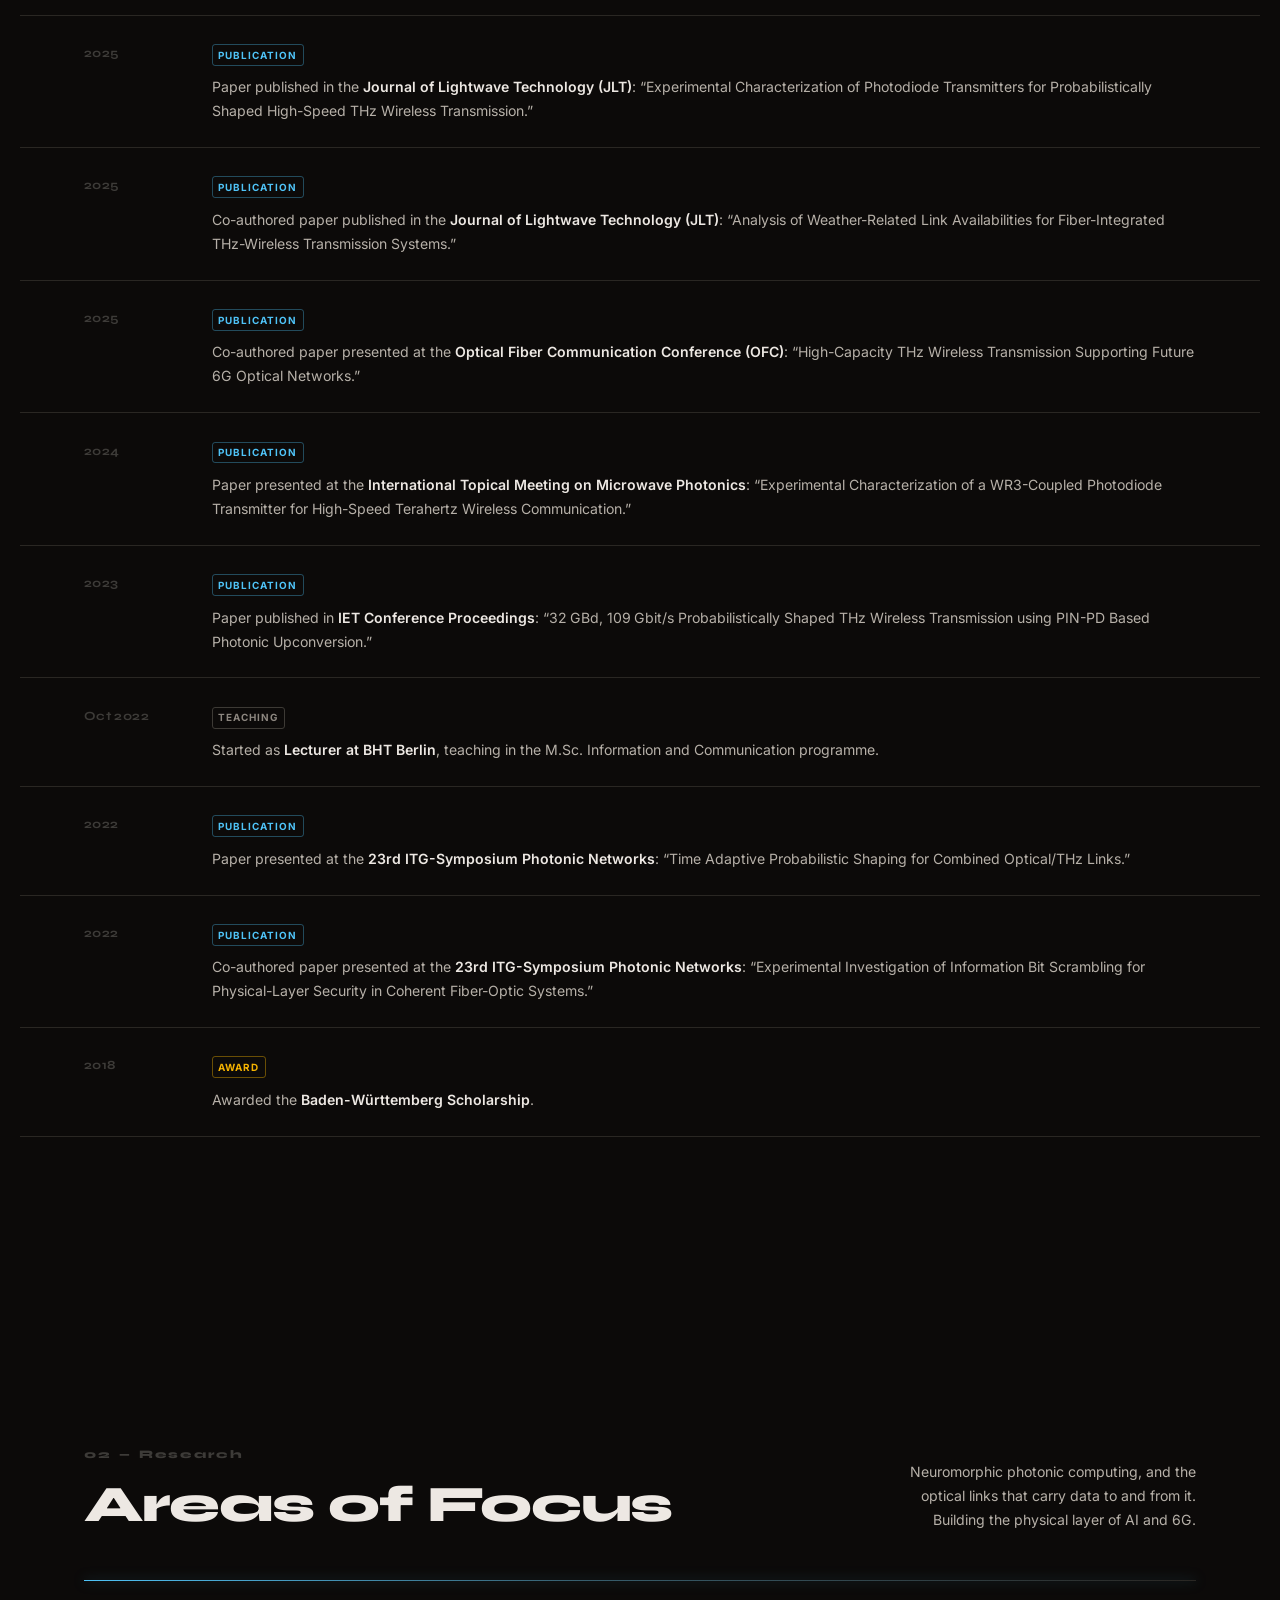
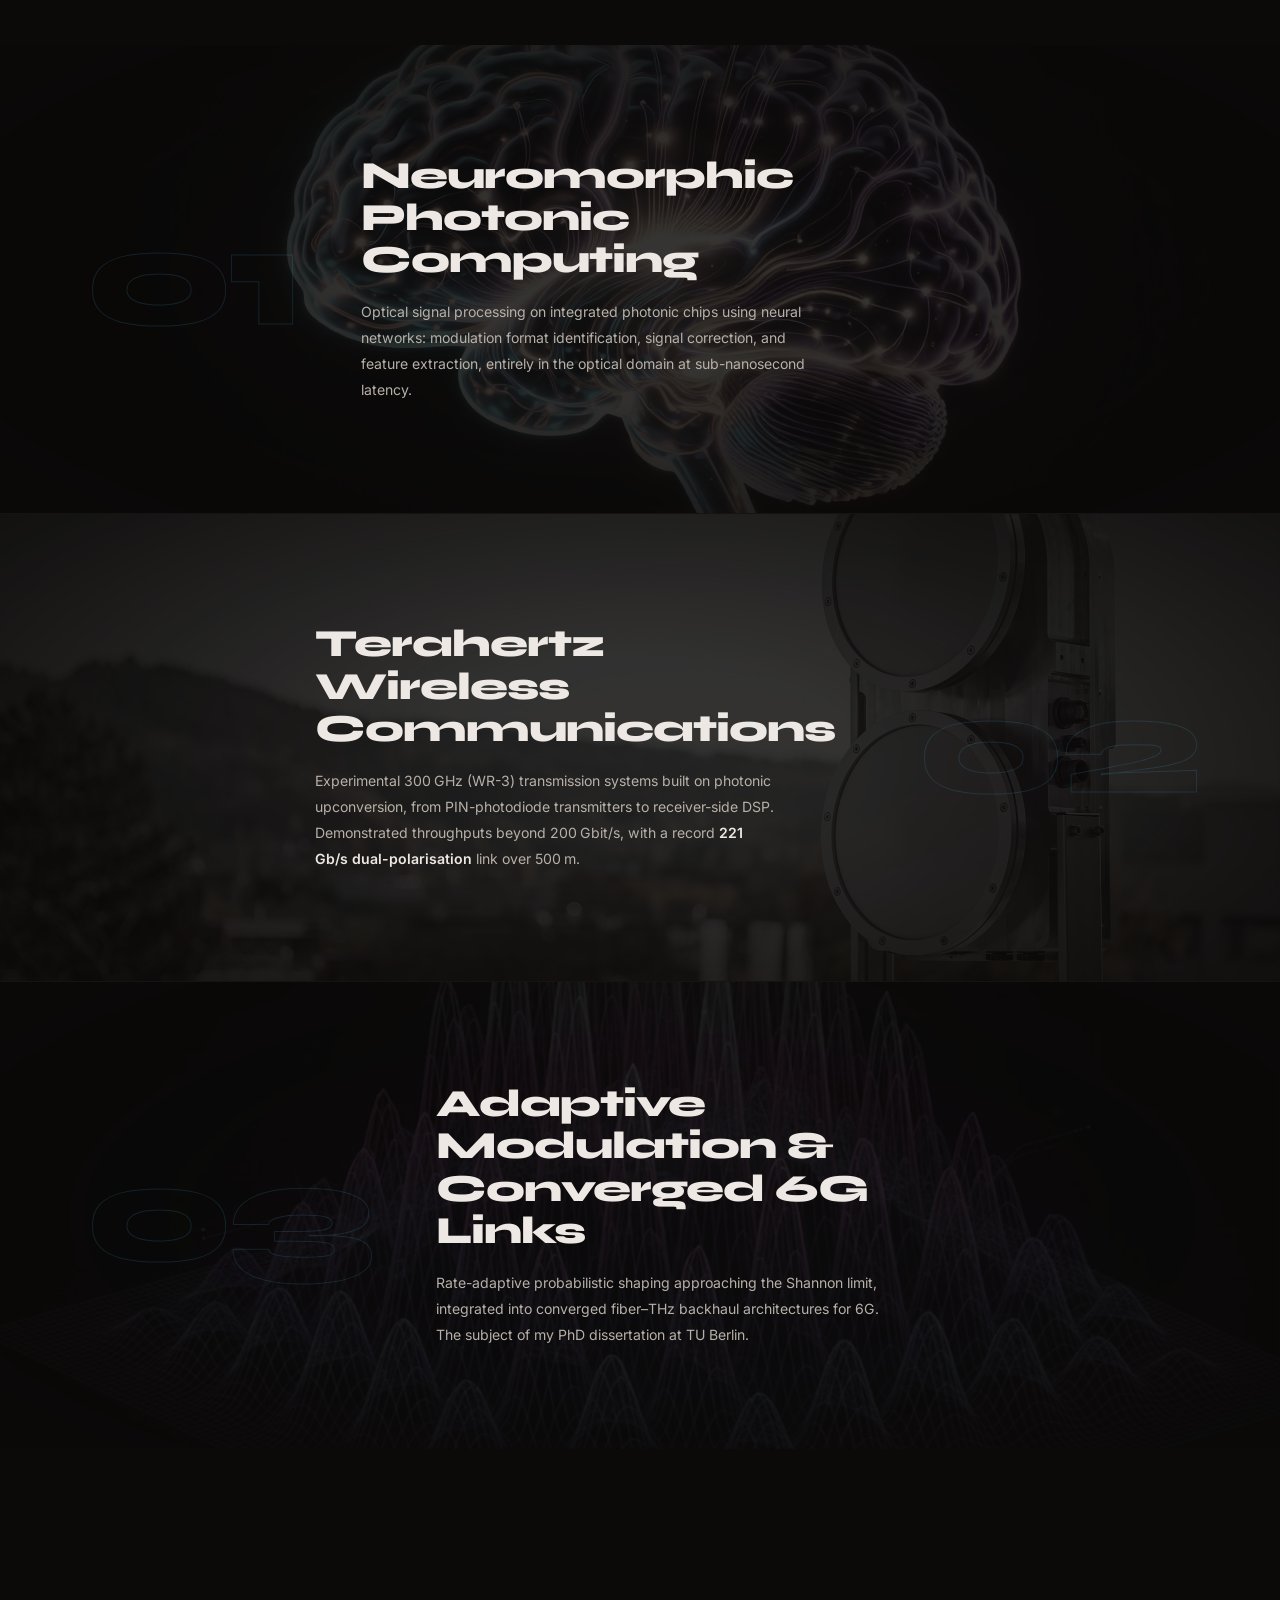
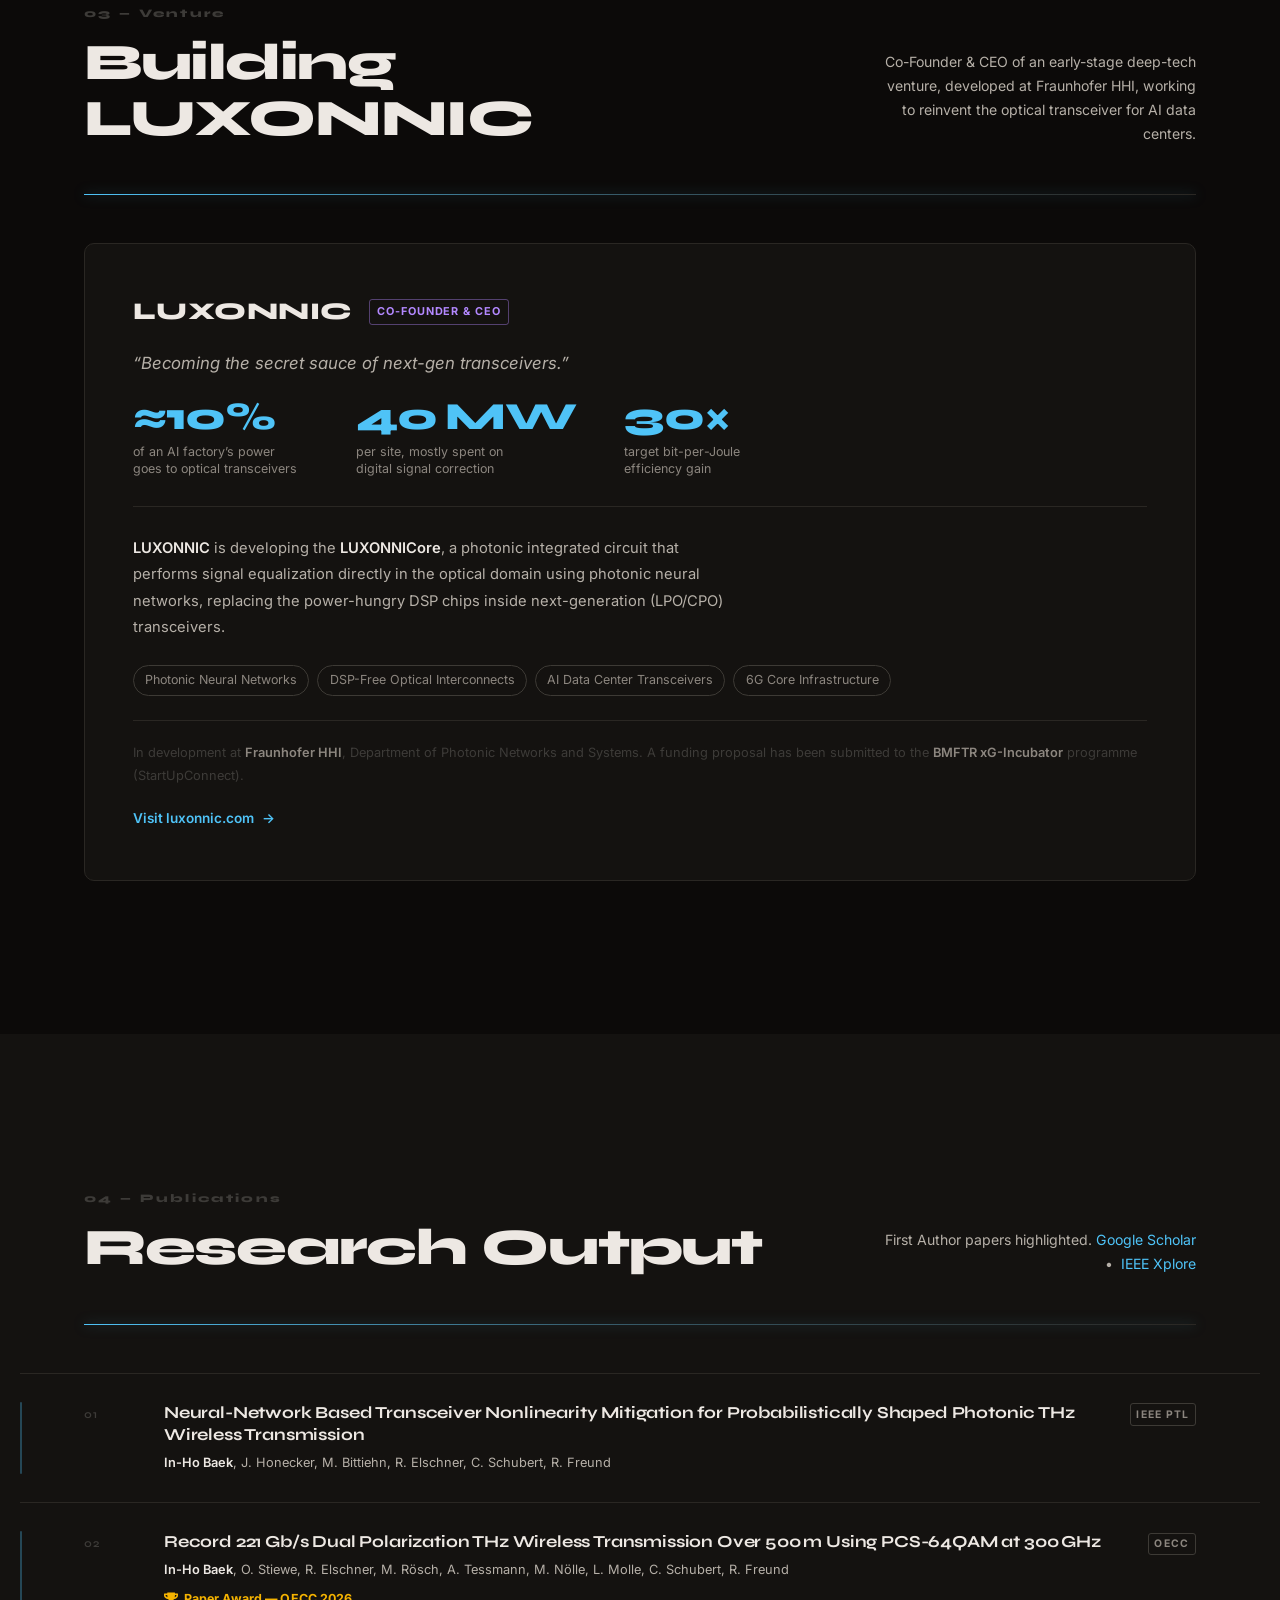
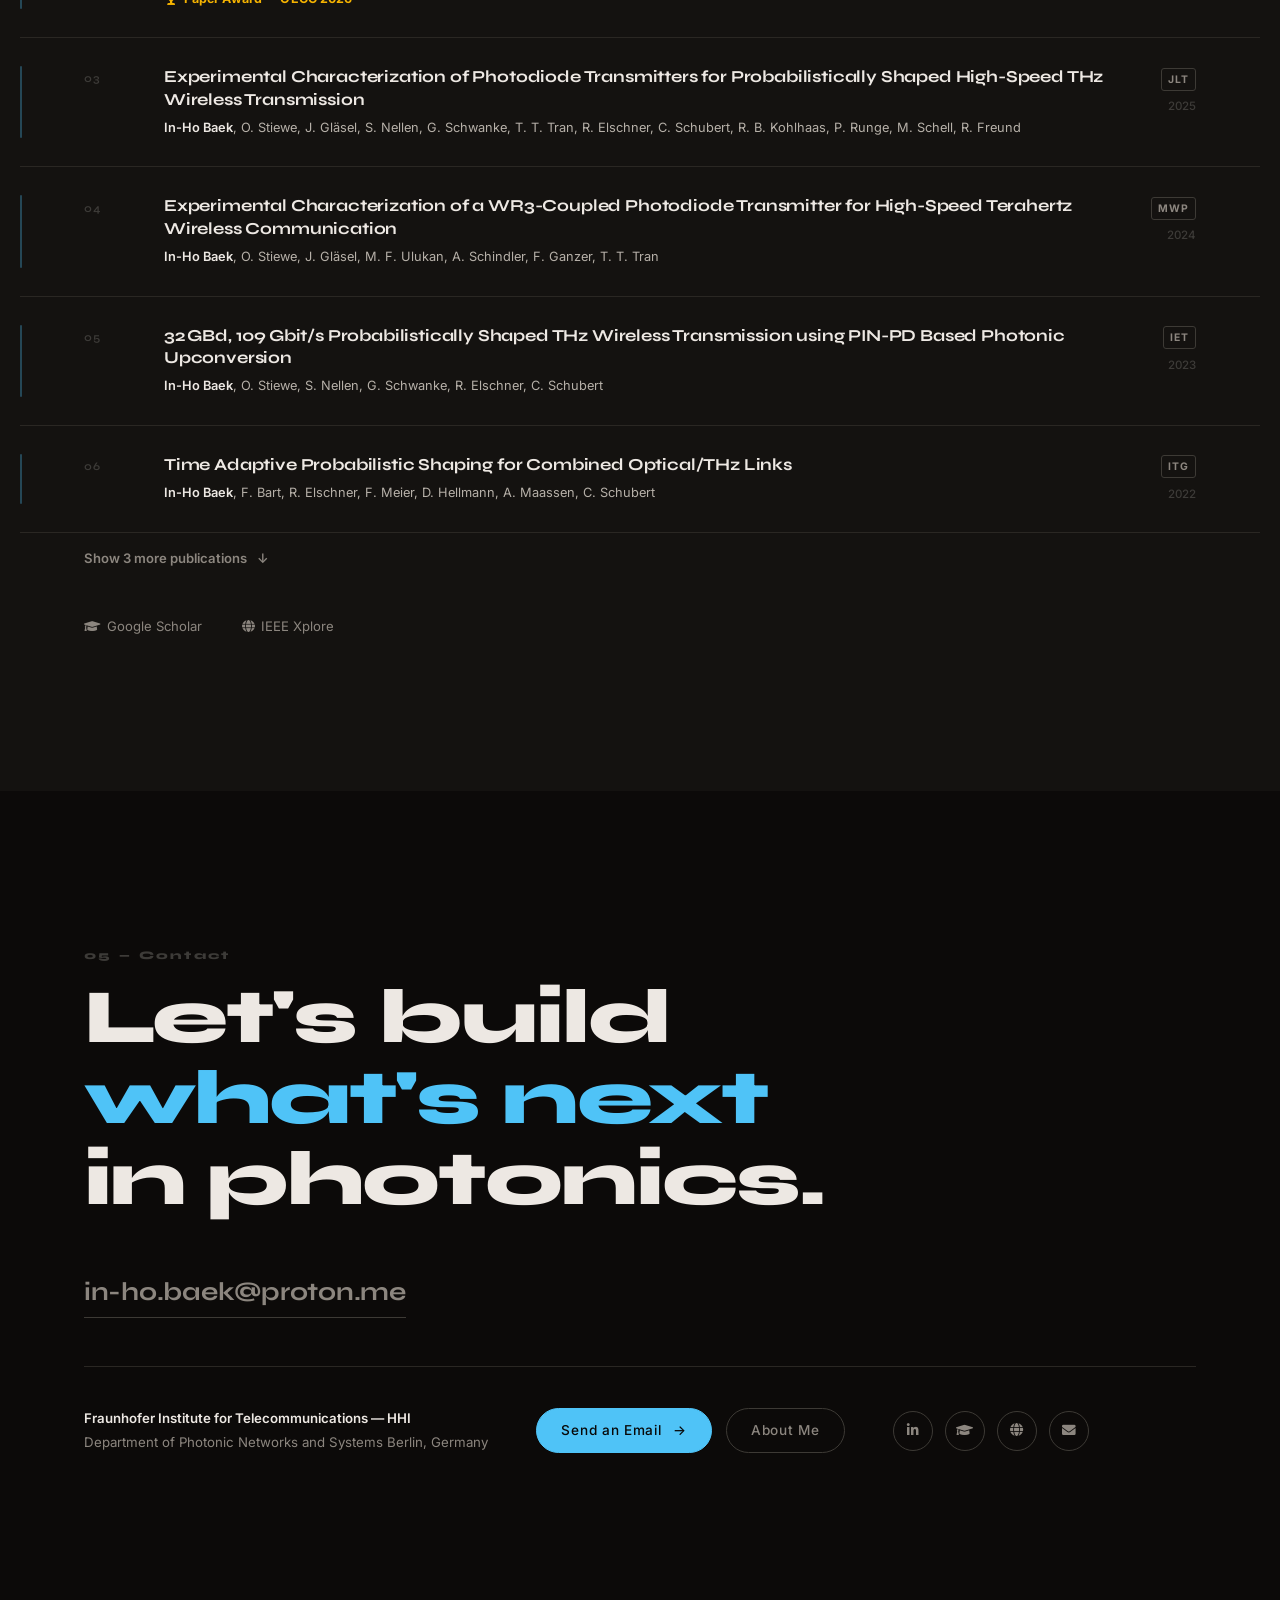
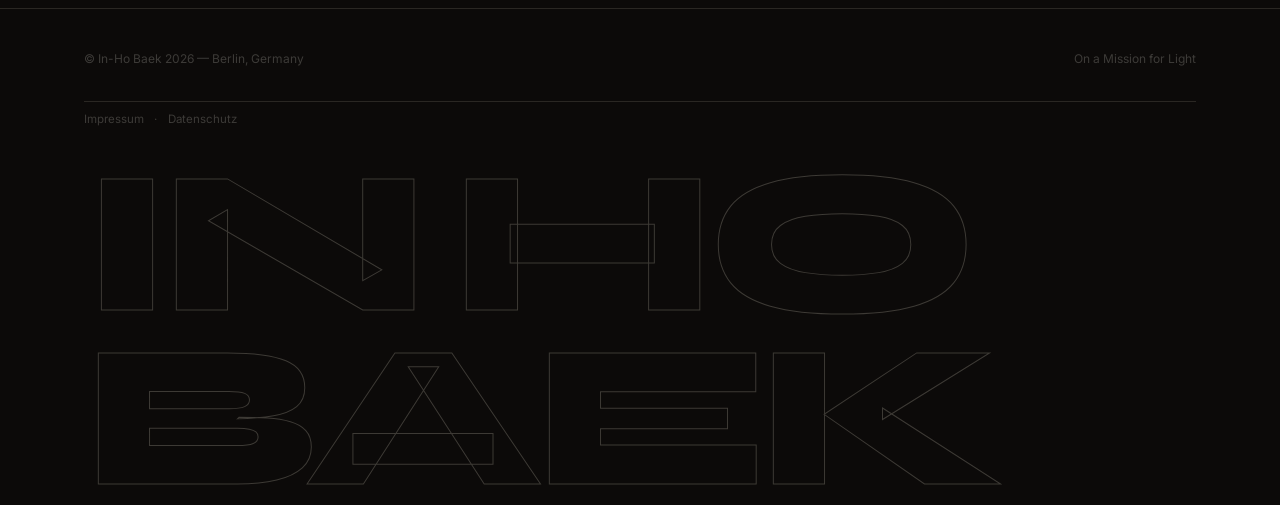
==== commit 82aa81f2: "Rewrite the hero paragraph: photonic computing first, THz credentials kept The short paragraph under" ====
--- a/index.html
+++ b/index.html
@@ -68,10 +68,7 @@
 
     <div class="hero-meta">
       <p class="hero-desc" data-i18n-html="hero.desc">
-        At Fraunhofer HHI in Berlin, I research neuromorphic photonic computing: neural
-        networks on integrated photonic chips that process signals entirely in the optical
-        domain. As Co-Founder &amp; CEO of <strong>LUXONNIC</strong>, I bring this to the
-        optical transceivers that AI data centers depend on.
+        At Fraunhofer HHI in Berlin, I build the photonic hardware behind AI and 6G: from 300&thinsp;GHz terahertz links beyond 200&thinsp;Gbit/s to neuromorphic photonic chips that compute in light. As Co-Founder &amp; CEO of <strong>LUXONNIC</strong>, I bring this to the optical transceivers AI data centers depend on.
       </p>
       <div class="hero-actions">
         <a href="book.html" class="btn btn-primary">
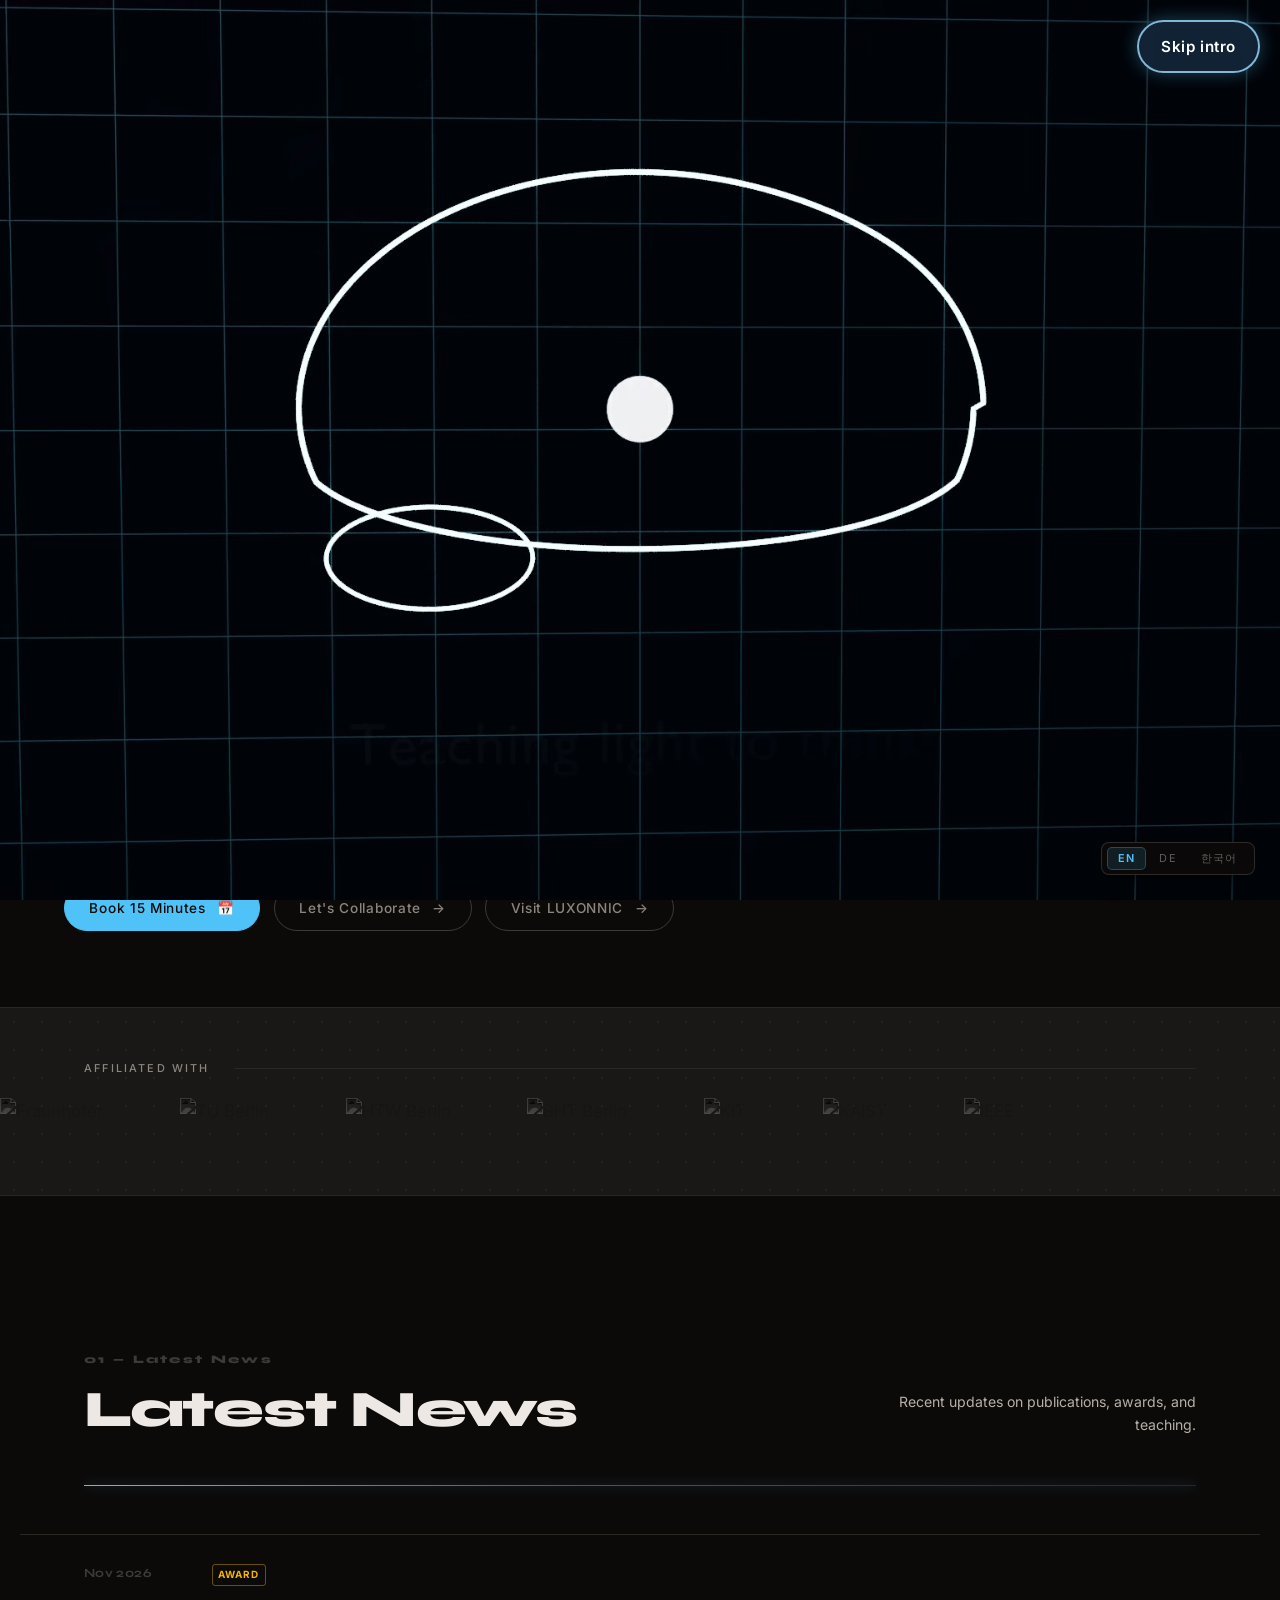
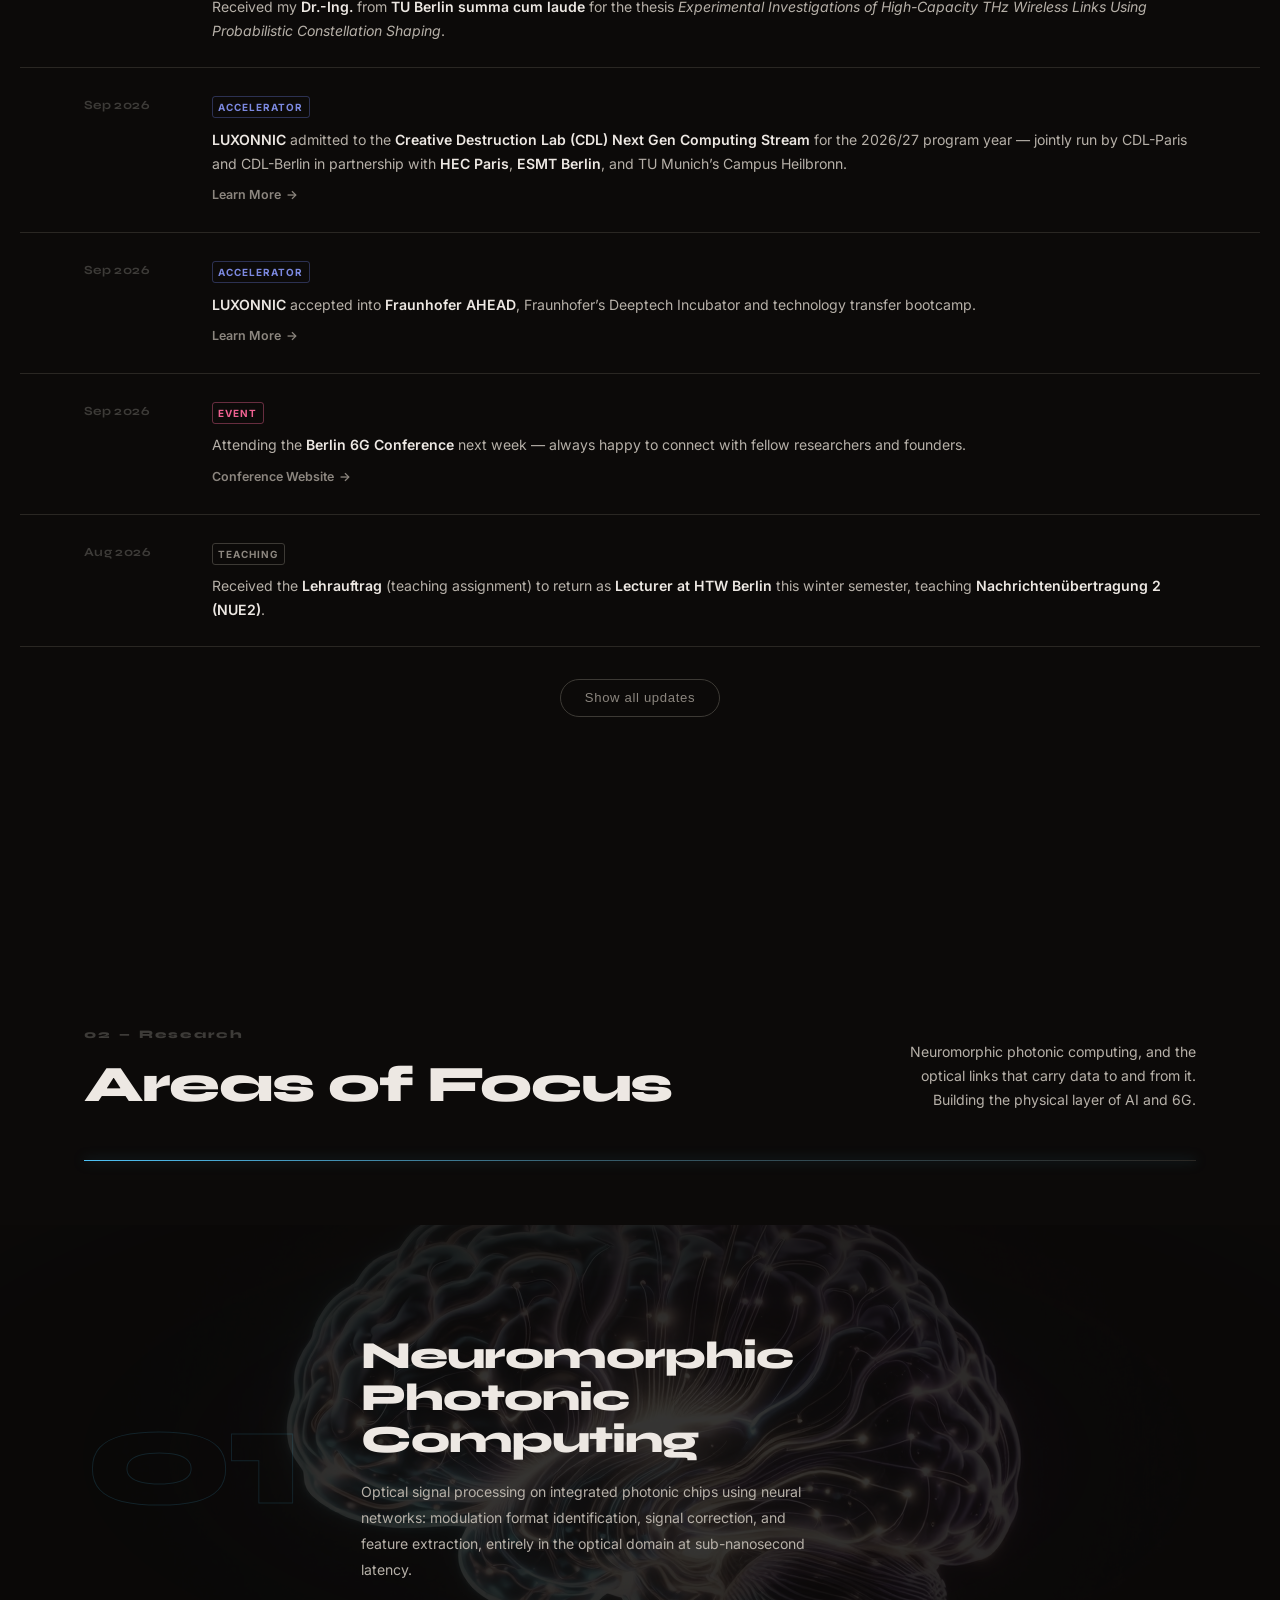
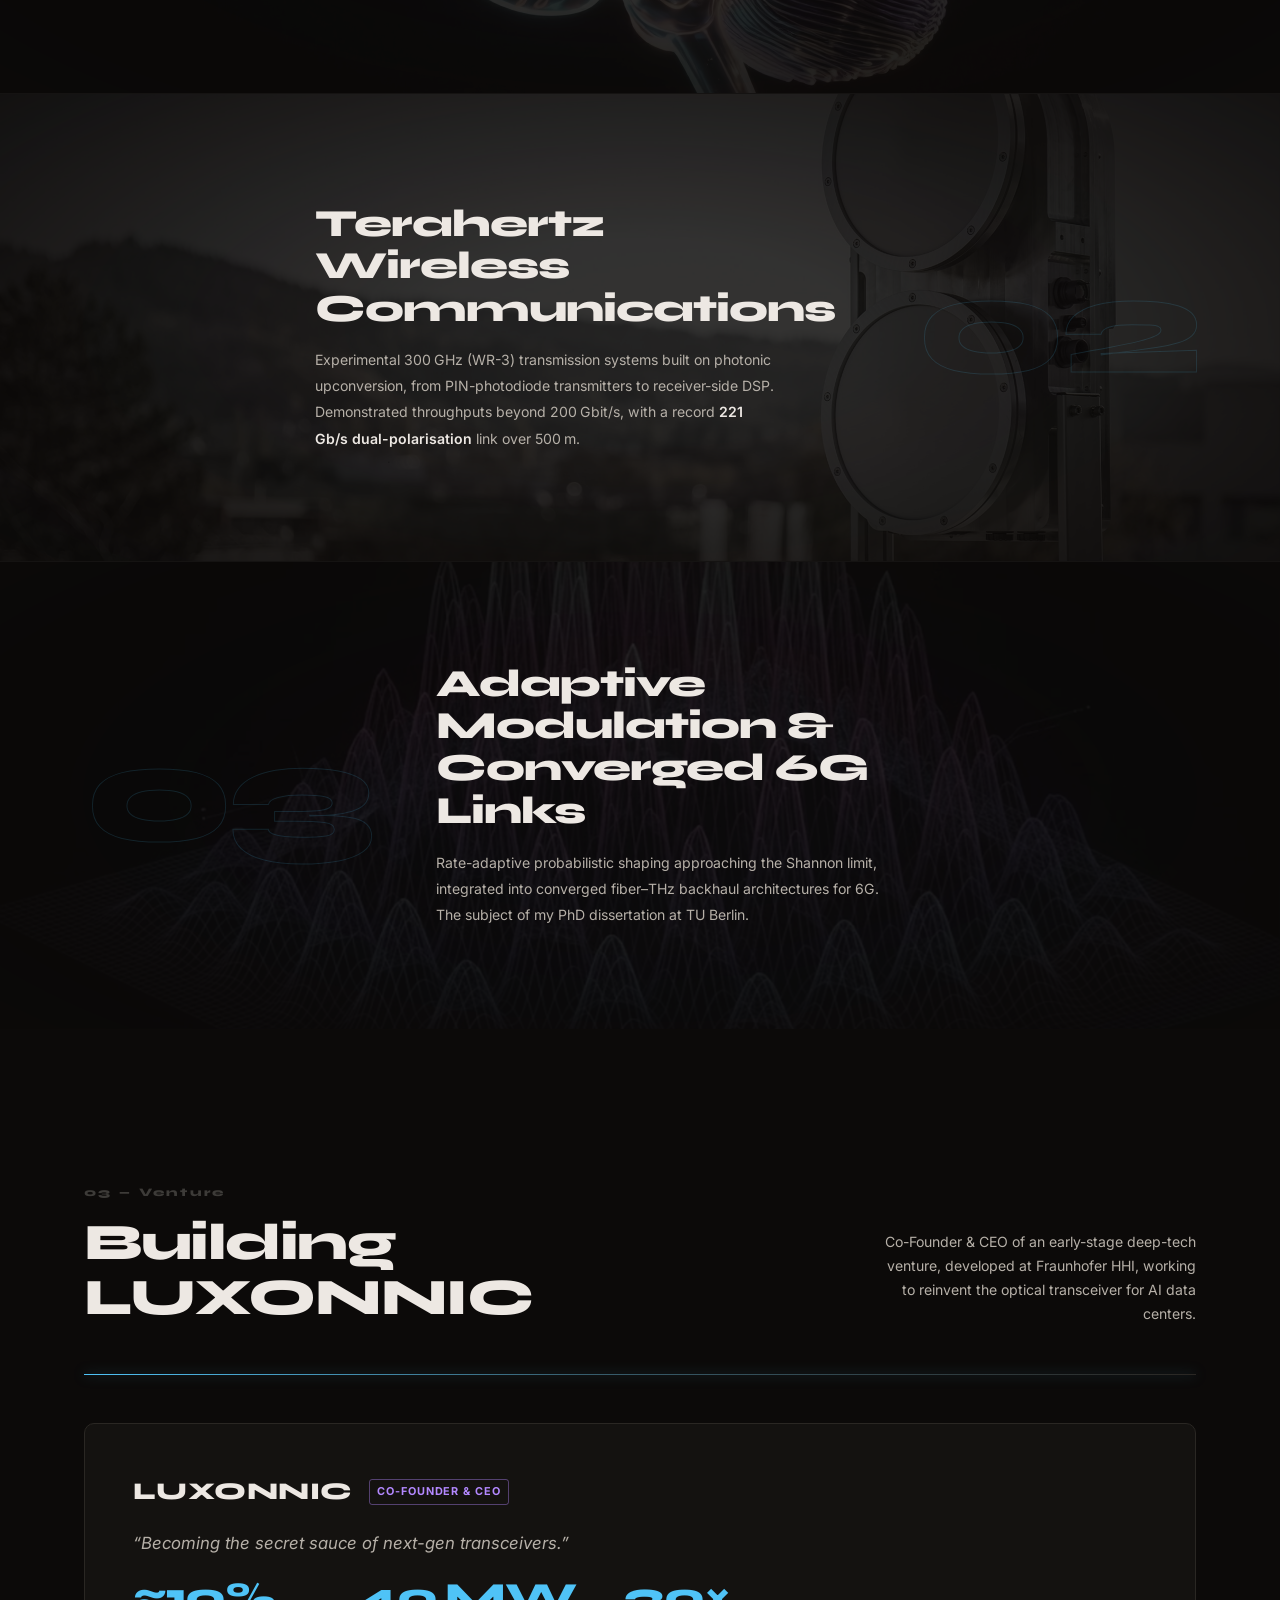
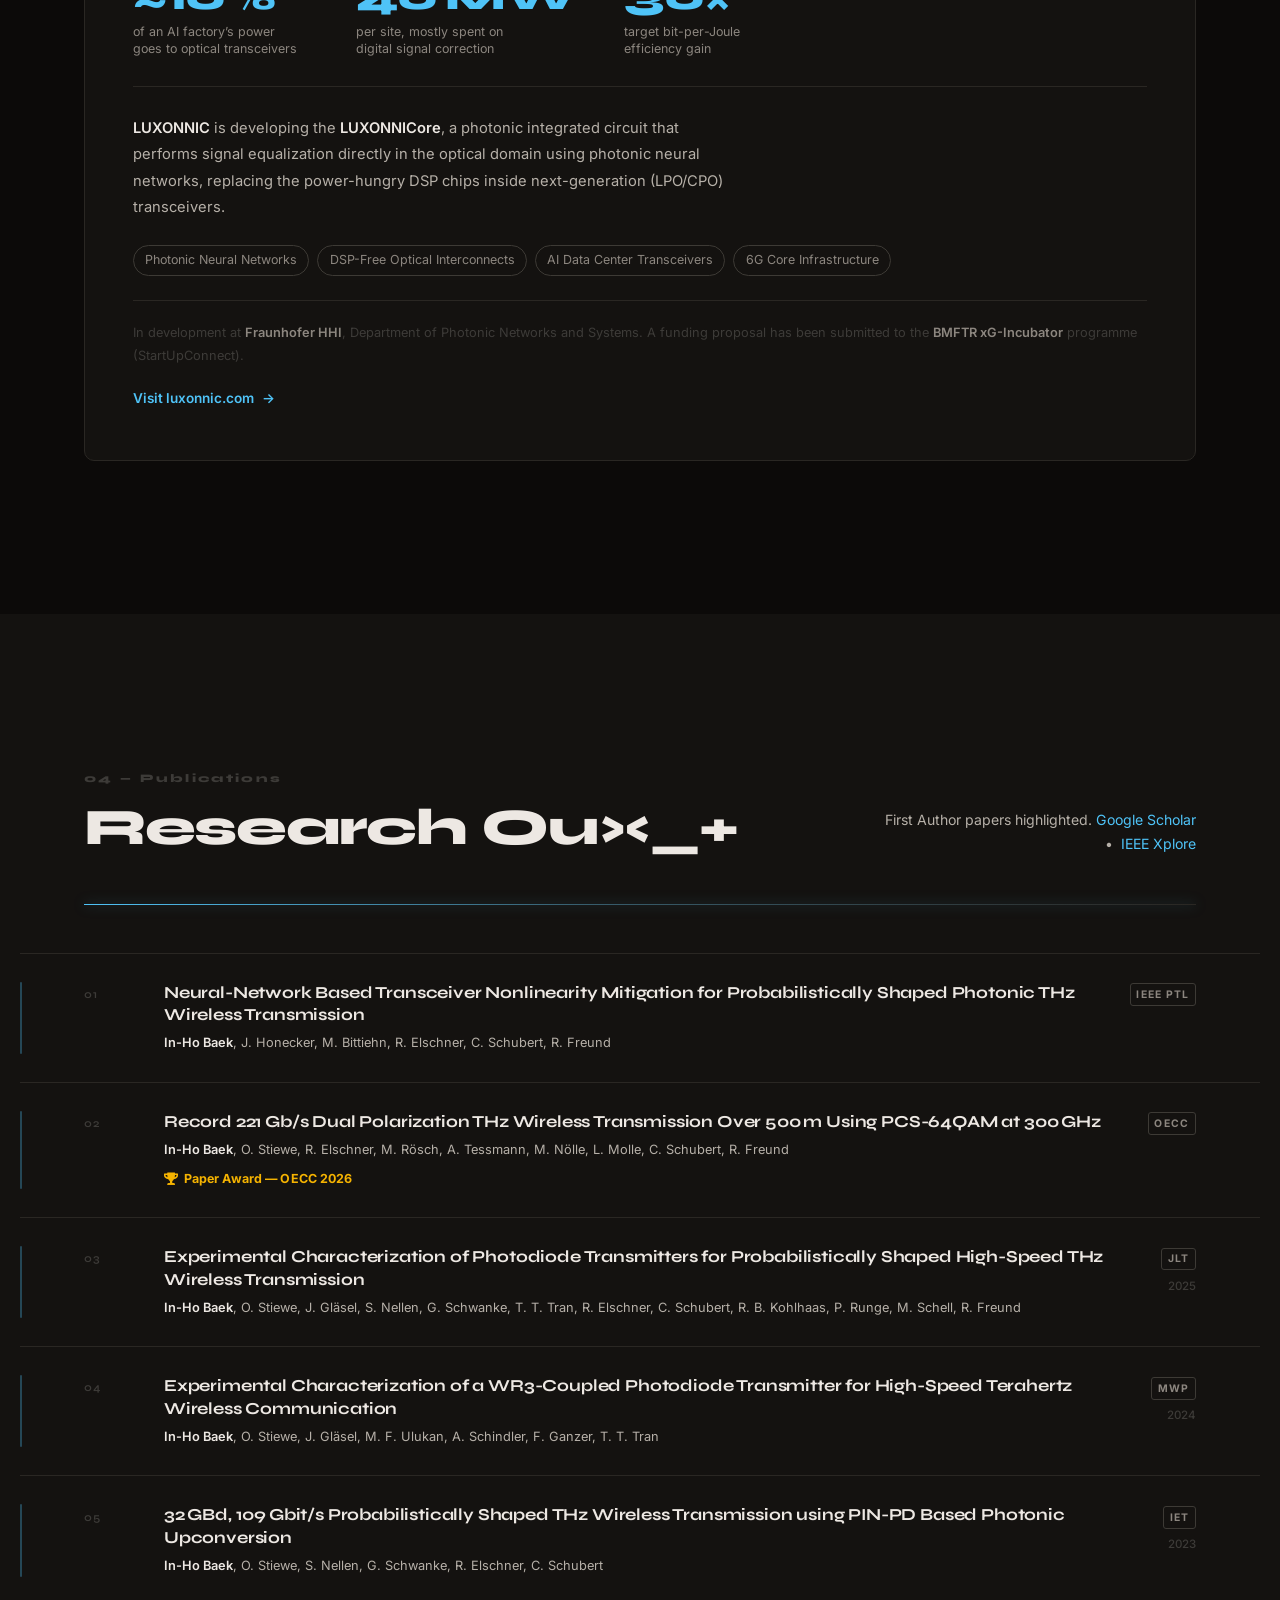
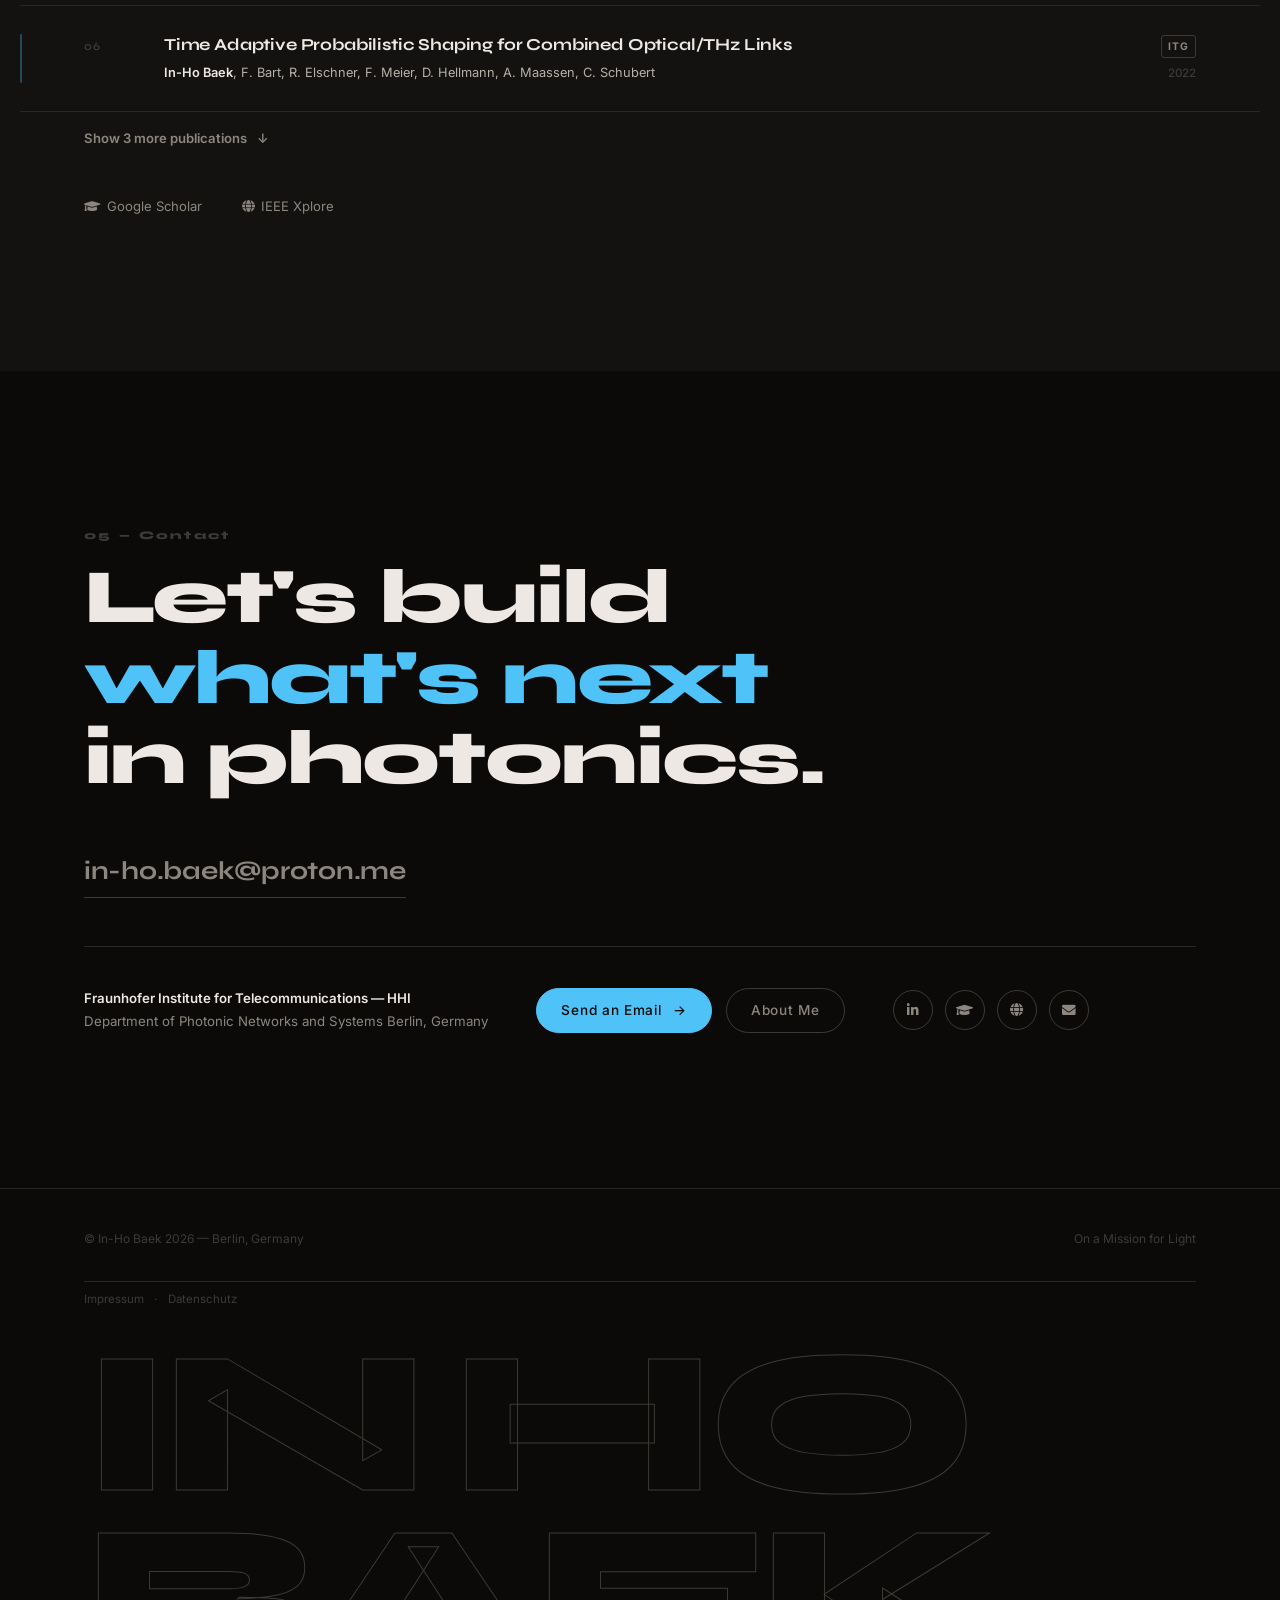
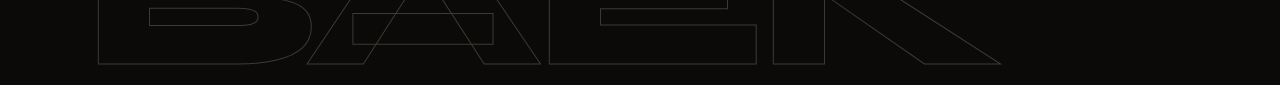
==== commit 08d0f1f6: "Fix intro flash, timing and skip button; add PhD result Intro: the old video no longer flashes befor" ====
--- a/index.html
+++ b/index.html
@@ -7,6 +7,13 @@
   <meta name="description" content="Scientist at Fraunhofer HHI, PhD (Dr.-Ing.) at TU Berlin, and Co-Founder & CEO of LUXONNIC — advancing neuromorphic photonic computing, photonic neural transceivers for AI infrastructure, and 6G photonic networks." />
   <link rel="icon" href="data:image/svg+xml,<svg xmlns=%22http://www.w3.org/2000/svg%22 viewBox=%220 0 100 100%22><text y=%22.9em%22 font-size=%2290%22>💡</text></svg>" />
   <link rel="stylesheet" href="assets/css/style.css" />
+  <!-- Start downloading the intro scene and its three.js modules while the page parses -->
+  <link rel="modulepreload" href="assets/js/intro-scene.js" />
+  <link rel="modulepreload" href="https://cdn.jsdelivr.net/npm/three@0.160.0/+esm" crossorigin />
+  <link rel="modulepreload" href="https://cdn.jsdelivr.net/npm/three@0.160.0/examples/jsm/postprocessing/EffectComposer.js/+esm" crossorigin />
+  <link rel="modulepreload" href="https://cdn.jsdelivr.net/npm/three@0.160.0/examples/jsm/postprocessing/RenderPass.js/+esm" crossorigin />
+  <link rel="modulepreload" href="https://cdn.jsdelivr.net/npm/three@0.160.0/examples/jsm/postprocessing/UnrealBloomPass.js/+esm" crossorigin />
+  <link rel="modulepreload" href="https://cdn.jsdelivr.net/npm/three@0.160.0/examples/jsm/postprocessing/OutputPass.js/+esm" crossorigin />
 </head>
 <body data-hero3d="on">
 
@@ -55,7 +62,7 @@
   <div class="hero-left" data-scroll data-scroll-speed="0.15">
     <div class="hero-eyebrow">
       <span class="hero-eyebrow-dot"></span>
-      <span class="label" data-i18n-html="hero.eyebrow">Scientist &nbsp;·&nbsp; PhD &nbsp;·&nbsp; Co-Founder &amp; CEO, LUXONNIC</span>
+      <span class="label" data-i18n-html="hero.eyebrow">Scientist &nbsp;·&nbsp; PhD (Dr.-Ing.) &nbsp;·&nbsp; Co-Founder &amp; CEO, LUXONNIC</span>
     </div>
 
     <h1 class="hero-name">In&#8209;Ho Baek</h1>
@@ -144,6 +151,14 @@
     <div class="news-list">
 
       <div class="news-row fade-up">
+        <span class="news-date" data-i18n="news.phd.date">Nov 2026</span>
+        <div class="news-row-body">
+          <span class="news-tag news-tag--award" data-i18n="news.tag.award">Award</span>
+          <p data-i18n-html="news.phd.text">Received my <strong>Dr.-Ing.</strong> from <strong>TU Berlin</strong> <strong>summa cum laude</strong> for the thesis <em>Experimental Investigations of High-Capacity THz Wireless Links Using Probabilistic Constellation Shaping</em>.</p>
+        </div>
+      </div>
+
+      <div class="news-row fade-up">
         <span class="news-date" data-i18n="news.cdl.date">Sep 2026</span>
         <div class="news-row-body">
           <span class="news-tag news-tag--accelerator" data-i18n="news.tag.accelerator">Accelerator</span>
--- a/assets/css/style.css
+++ b/assets/css/style.css
@@ -80,7 +80,9 @@
 }
 
 /* ── Noise overlay ───────────────────────────────────────────────────────── */
+/* Film-grain overlay removed for a cleaner look (kept in markup, so it is easy to bring back) */
 .noise {
+  display: none;
   position: fixed;
   inset: 0;
   z-index: 9998;
@@ -792,6 +794,8 @@
 }
 .news-row:first-child { border-top:1px solid var(--border); }
 .news-row:hover { background:var(--surface-2); }
+.news-row[hidden] { display:none; }
+.news-more { display:flex; margin:2rem auto 0; font-size:0.82rem; }
 .news-date {
   font-family:'Syne',sans-serif;
   font-size:0.78rem;
@@ -1603,11 +1607,13 @@
   transition: opacity 0.9s ease, visibility 0.9s ease;
 }
 .intro.is-hidden { opacity: 0; visibility: hidden; pointer-events: none; }
+/* Hidden by default: the old video (and its poster) must never flash before the scene.
+   intro.js switches it on only for the fallback. */
 .intro-video {
   width: 100%;
   height: 100%;
   object-fit: cover;
-  display: block;
+  display: none;
   background: #03060c;
 }
 /* Real-time intro scene (assets/js/intro-scene.js) */
@@ -1640,26 +1646,31 @@
   opacity: 1;
   transform: translate(-50%, 0);
 }
+/* Top-right, above the language switcher (which sits bottom-right on the same z-layer) */
 .intro-skip {
   position: absolute;
-  right: 16px;
-  bottom: 16px;
-  padding: 8px 14px;
+  right: 20px;
+  top: 20px;
+  z-index: 10002;
+  padding: 12px 22px;
   font: inherit;
-  font-size: 0.8rem;
+  font-size: 0.95rem;
+  font-weight: 600;
   letter-spacing: 0.04em;
-  color: rgba(220, 240, 255, 0.85);
-  background: rgba(3, 6, 12, 0.45);
-  border: 1px solid rgba(160, 220, 255, 0.35);
+  color: #fff;
+  background: rgba(20, 40, 60, 0.85);
+  border: 2px solid rgba(160, 220, 255, 0.8);
   border-radius: 999px;
   cursor: pointer;
+  box-shadow: 0 0 18px rgba(79, 195, 247, 0.35);
   backdrop-filter: blur(6px);
 }
 .intro-skip:hover, .intro-skip:focus-visible {
-  color: #fff;
-  border-color: rgba(160, 220, 255, 0.8);
+  background: rgba(79, 195, 247, 0.35);
+  border-color: #fff;
+  box-shadow: 0 0 24px rgba(79, 195, 247, 0.6);
   outline: none;
 }
 @media (max-width: 736px) {
-  .intro-skip { right: 12px; bottom: 12px; }
-}
+  .intro-skip { right: 14px; top: 14px; padding: 11px 18px; font-size: 0.9rem; }
+}
